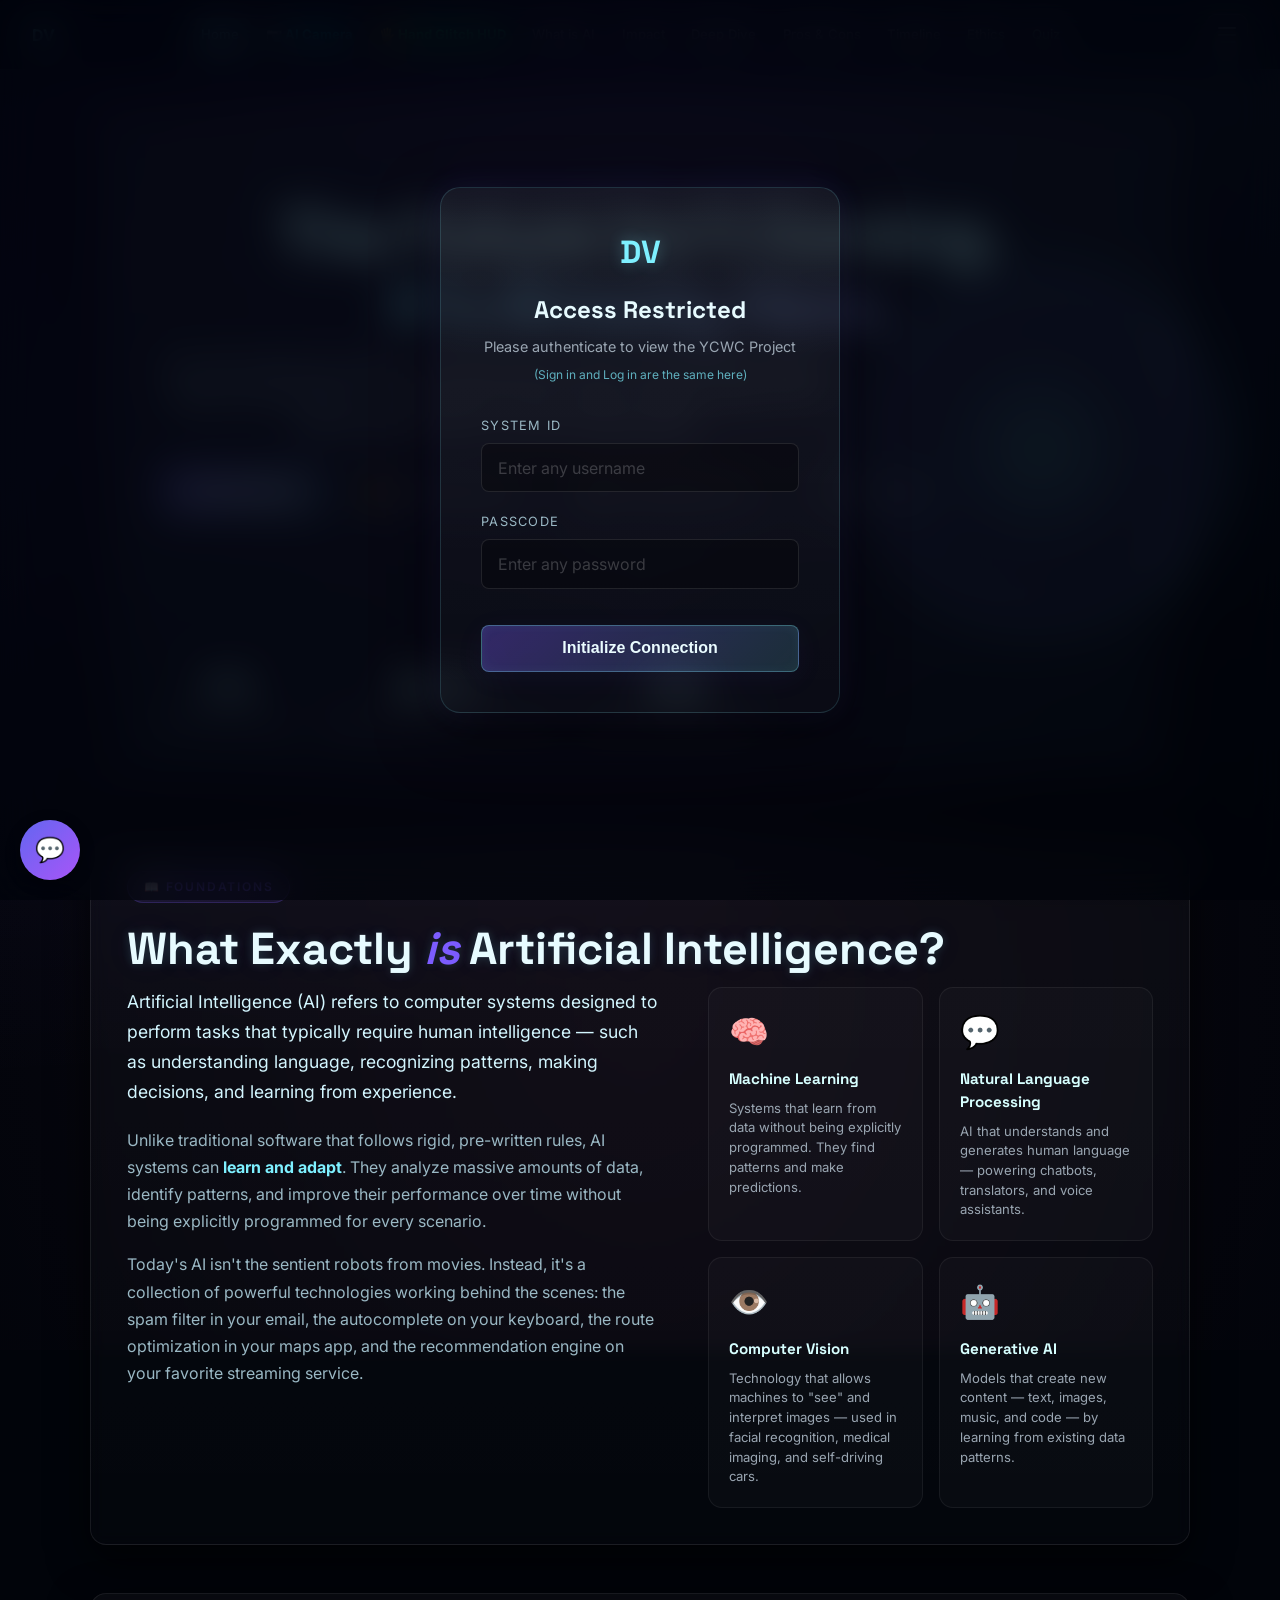
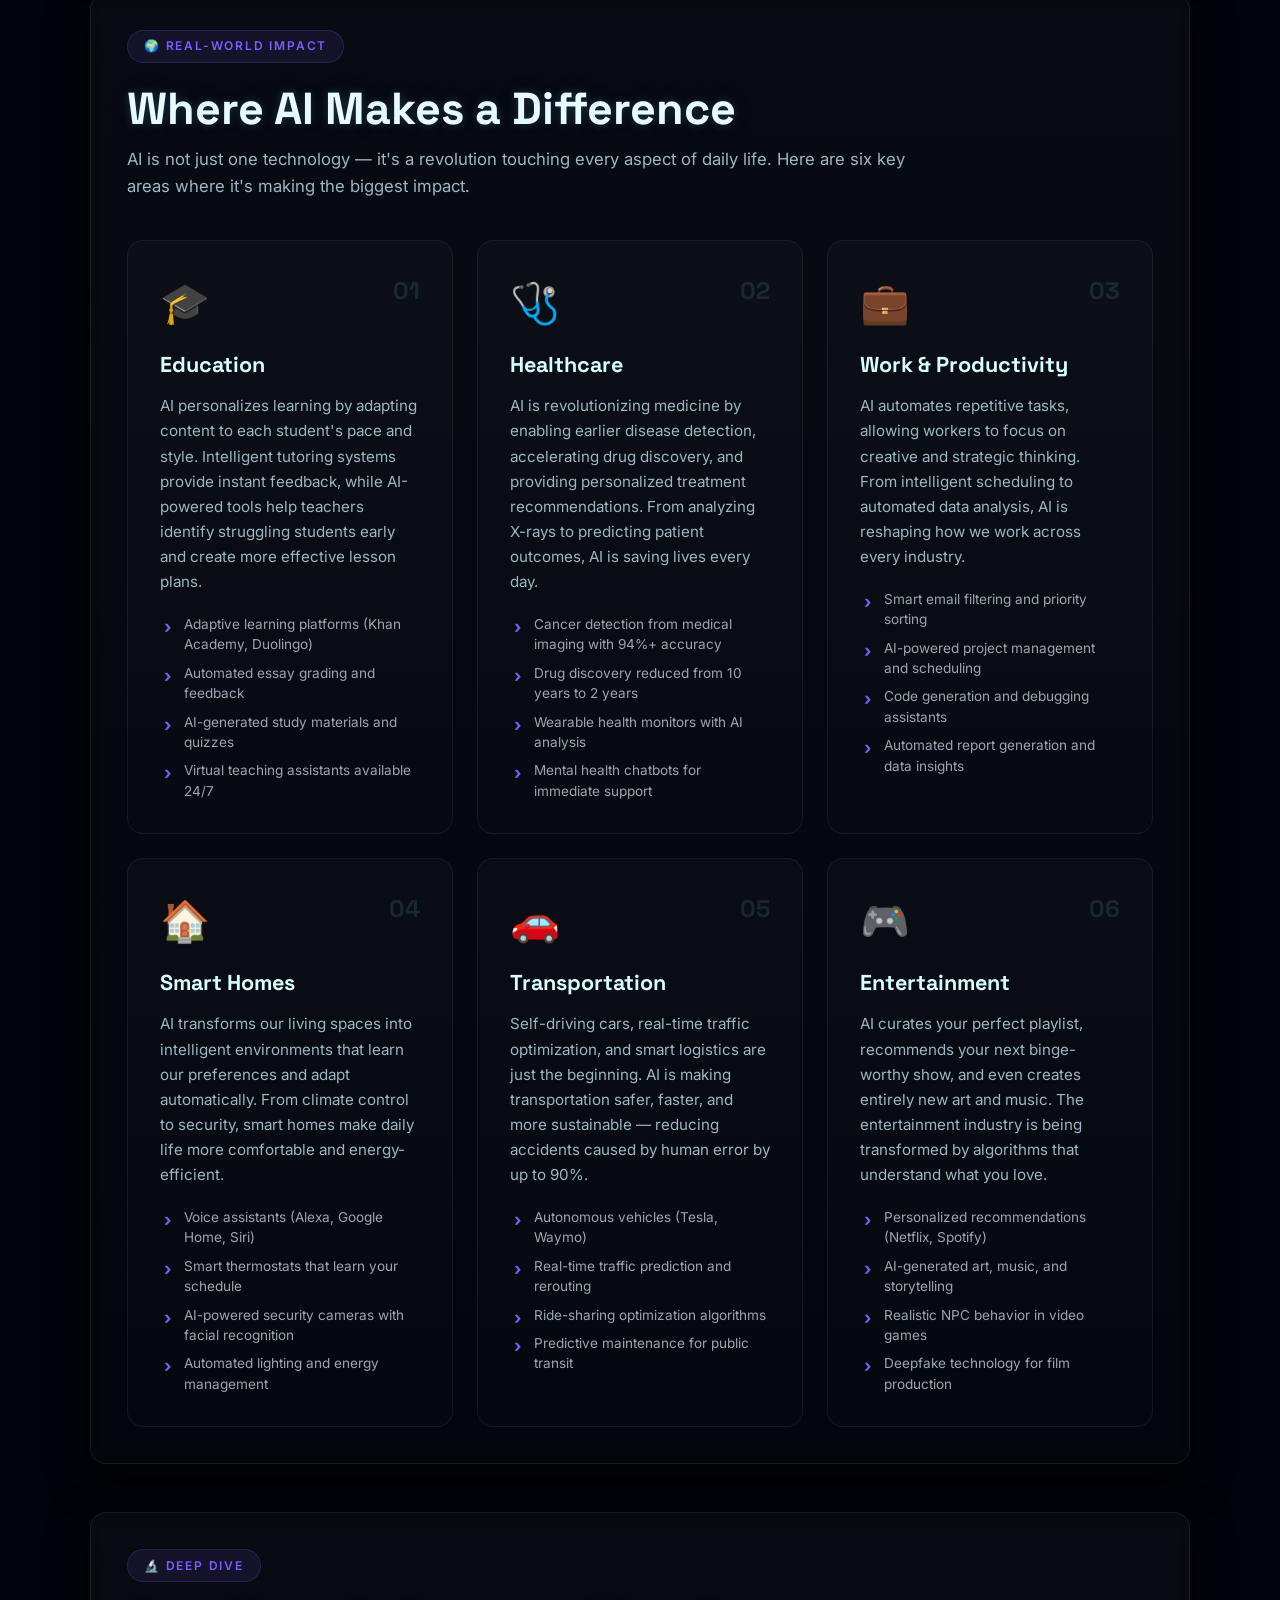
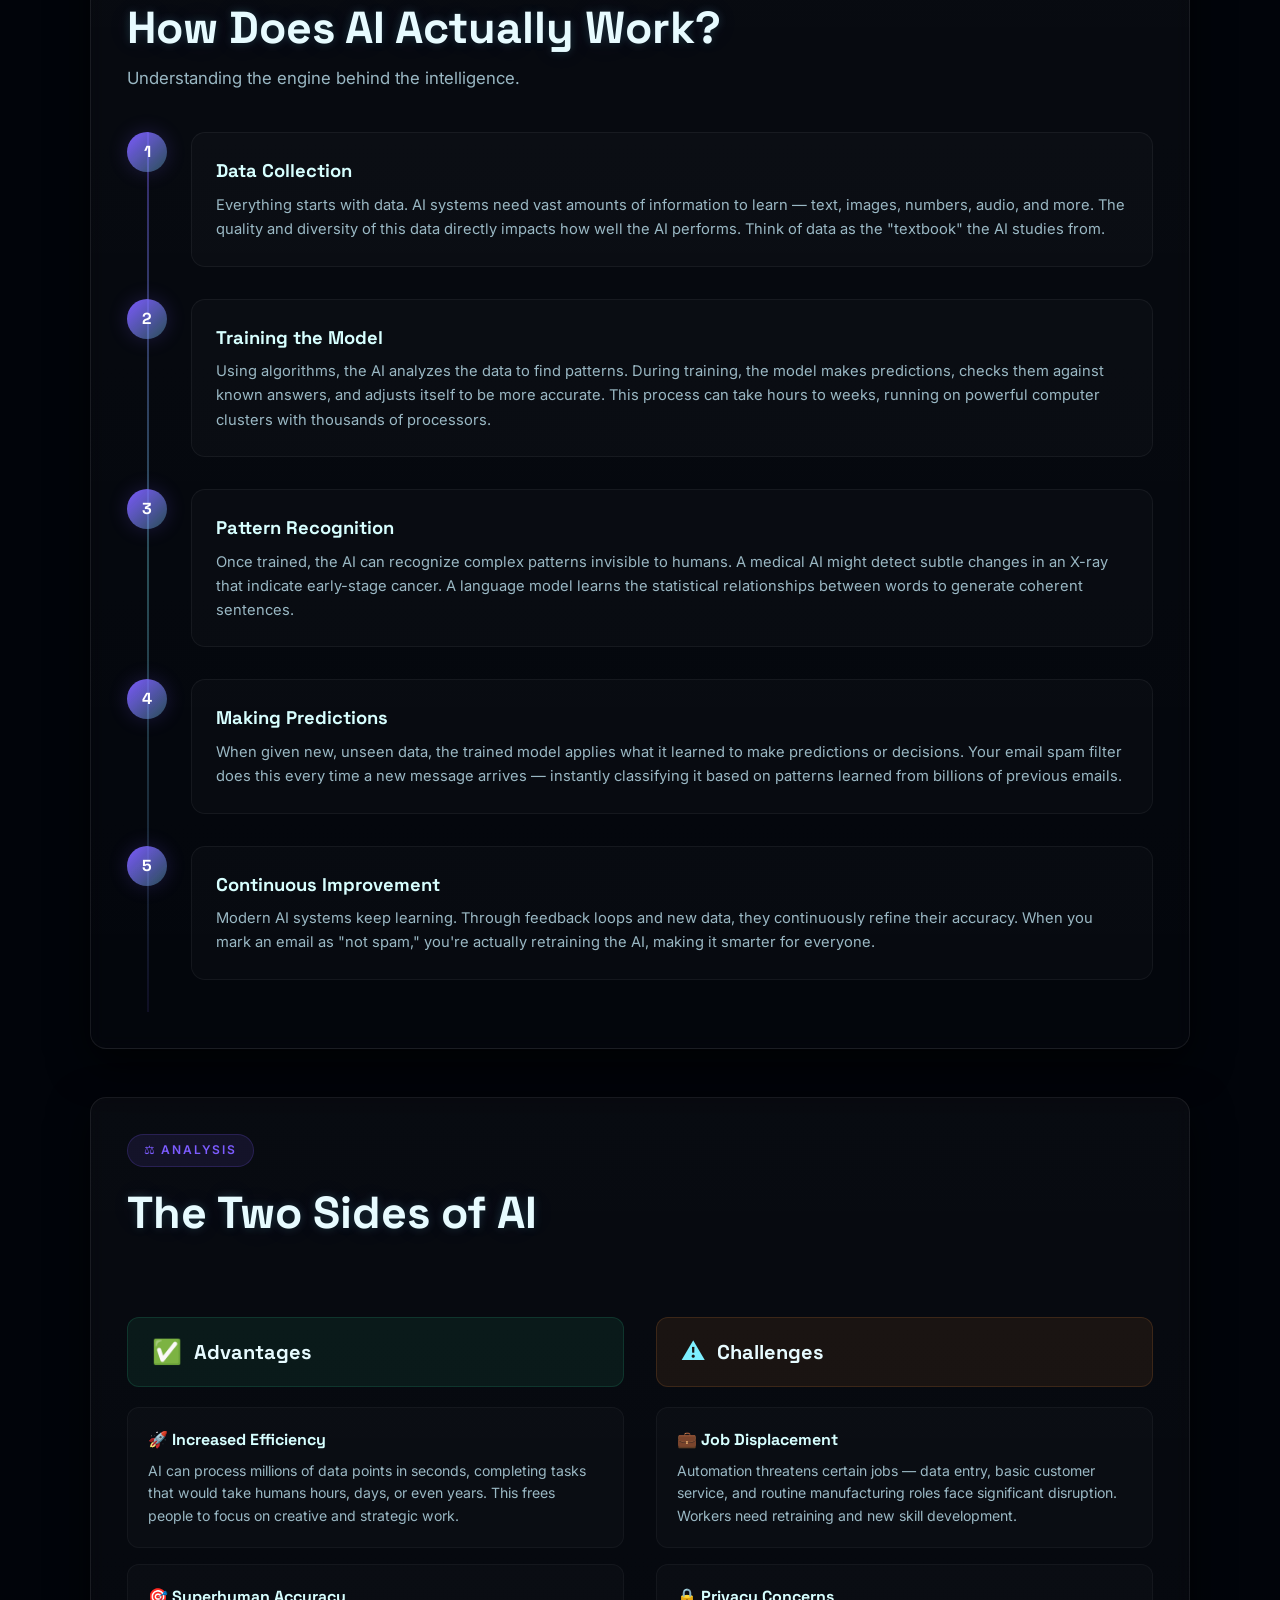
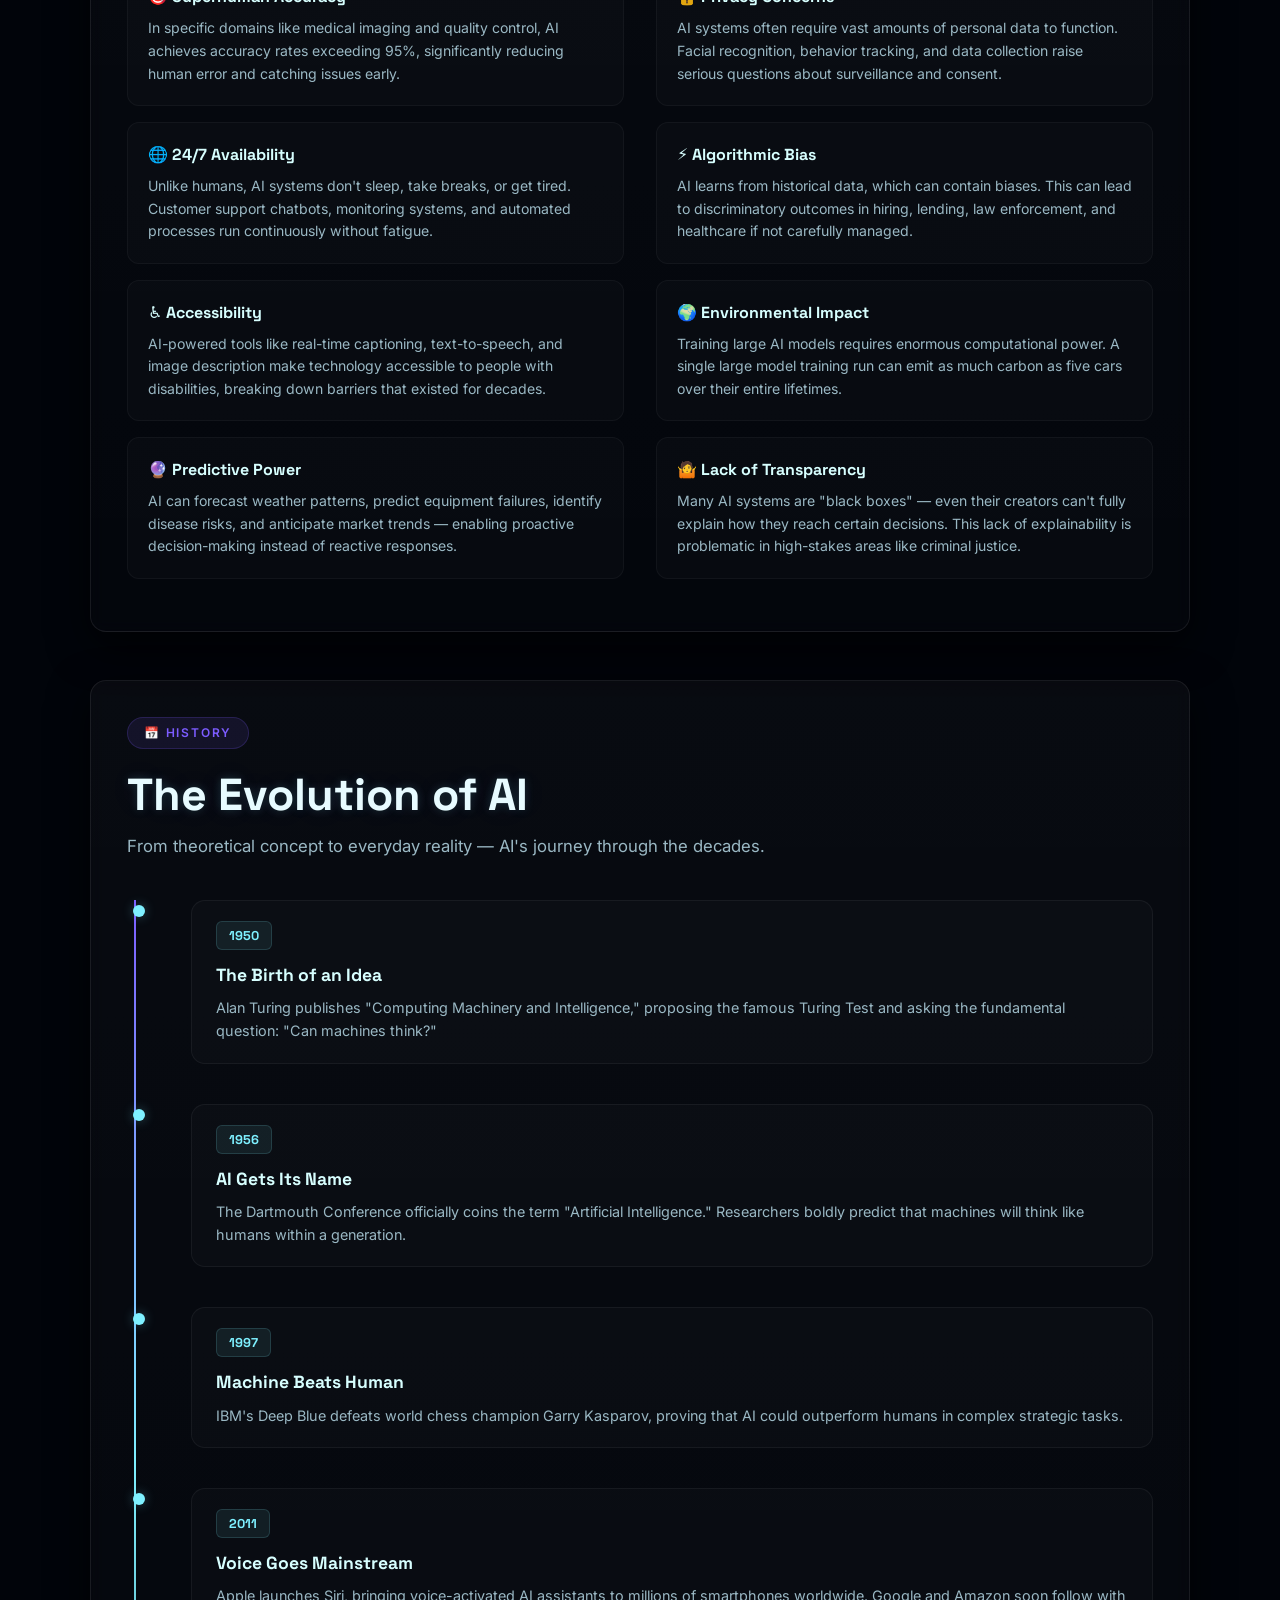
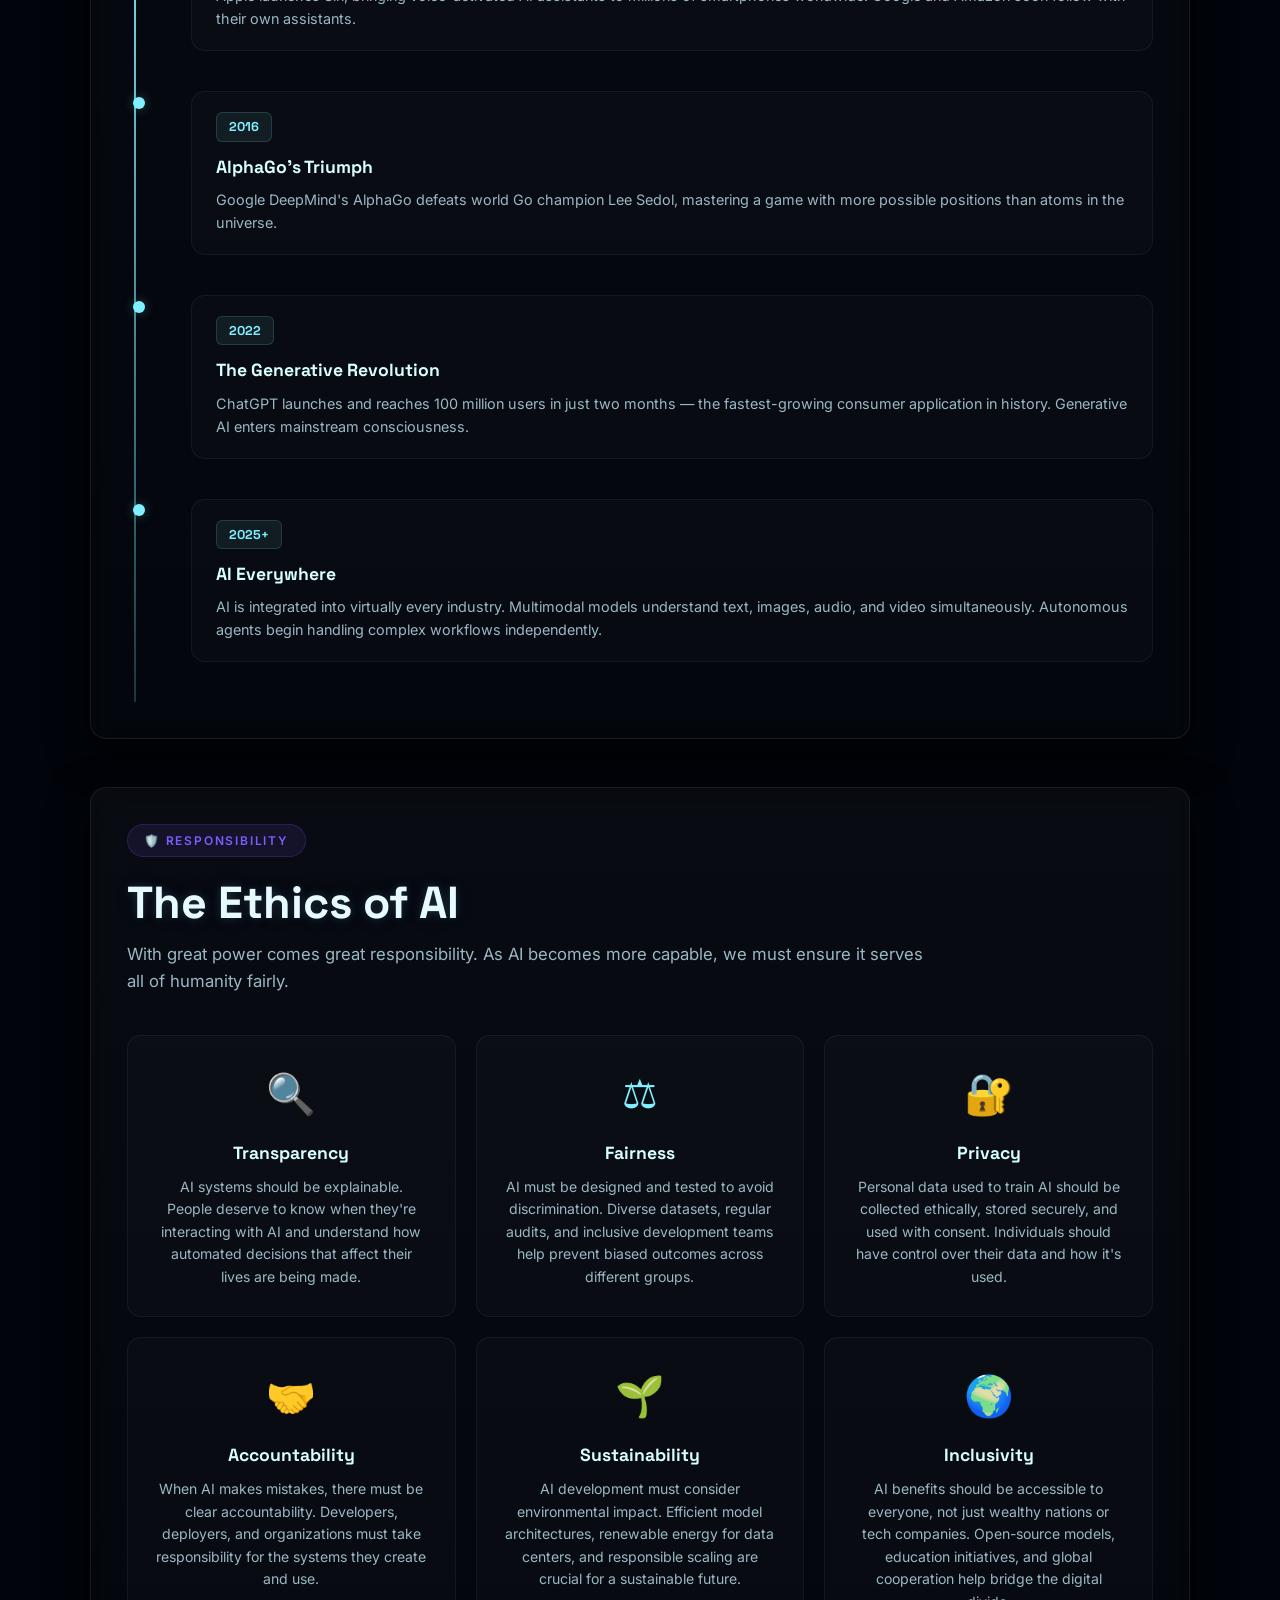
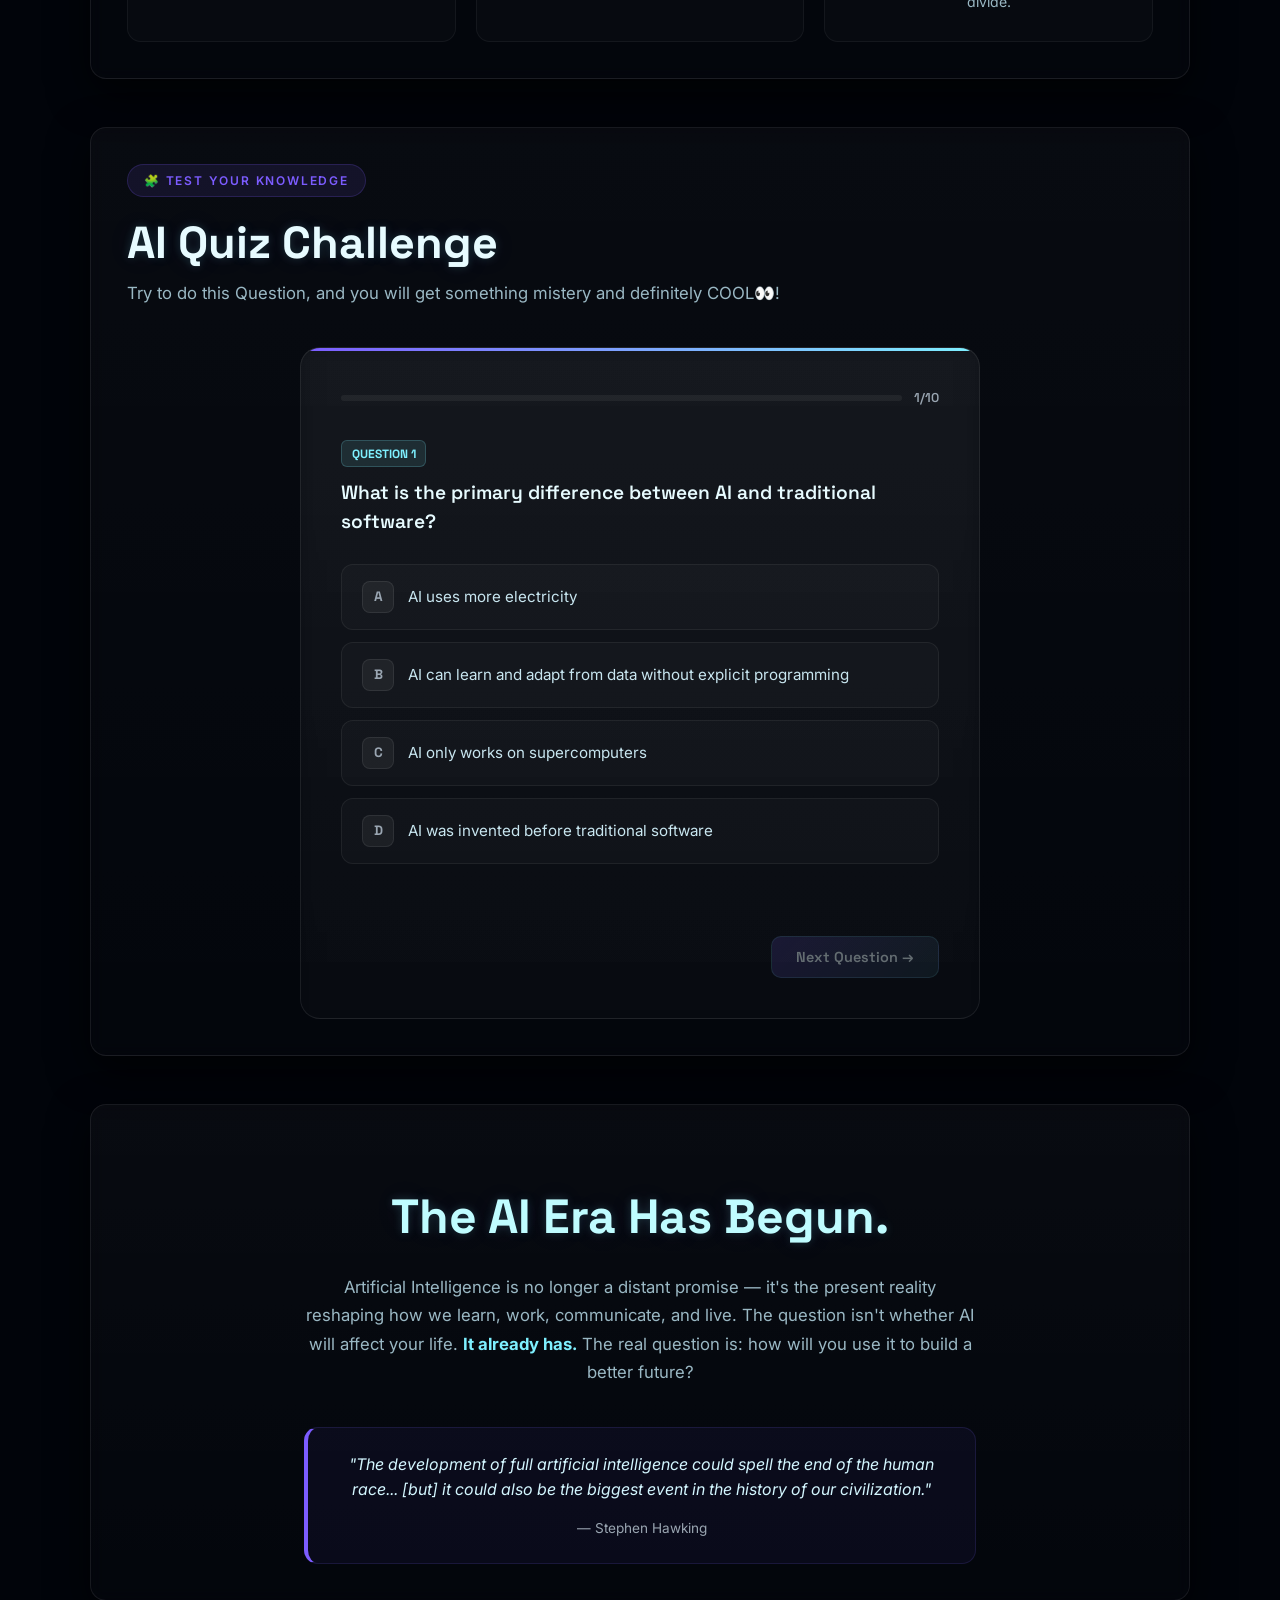
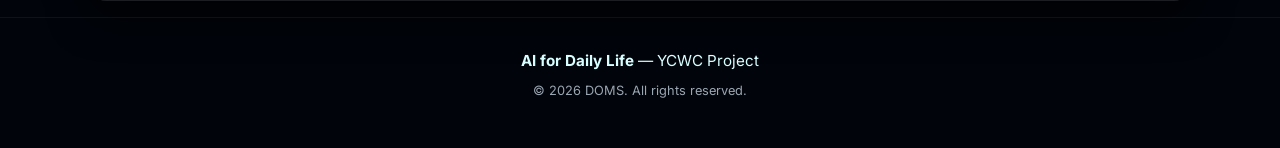
==== index.html @ fad76c3e "Add files via upload" ====
<!DOCTYPE html>
<html lang="en" data-theme="dark">

<head>
  <meta charset="UTF-8">
  <meta name="viewport" content="width=device-width, initial-scale=1.0">
  <title>AI for Daily Life — YCWC</title>
  <meta name="description"
    content="Explore how Artificial Intelligence is transforming everyday life — from education and healthcare to smart homes and entertainment.">
  <link rel="preconnect" href="https://fonts.googleapis.com">
  <link rel="preconnect" href="https://fonts.gstatic.com" crossorigin>
  <link
    href="https://fonts.googleapis.com/css2?family=Inter:wght@400;500;600;700;800;900&family=Space+Grotesk:wght@400;500;600;700&display=swap"
    rel="stylesheet">
  <link rel="stylesheet" href="futuristic.css">
  <link rel="stylesheet" href="intro.css">
  <link rel="stylesheet" href="materi.css">
  <link rel="stylesheet" href="sidebar.css">
  <link rel="stylesheet" href="content.css">
  <link rel="stylesheet" href="chatbot.css">
</head>

<body class="locked">
  <canvas id="bg-canvas" aria-hidden="true"></canvas>
  <div class="hologram-container" aria-hidden="true">
    <div class="hologram"></div>
  </div>

  <!-- ═══════ FUTURISTIC INTRO SCREEN ═══════ -->
  <div id="intro-screen">
    <canvas id="intro-canvas"></canvas>
    <div class="intro-content">
      <div class="intro-glitch-wrapper">
        <div class="intro-logo-ring">
          <svg viewBox="0 0 200 200" class="intro-ring-svg">
            <circle cx="100" cy="100" r="80" fill="none" stroke="url(#ringGrad)" stroke-width="1.5"
              stroke-dasharray="6 4" />
            <circle cx="100" cy="100" r="60" fill="none" stroke="rgba(0,240,255,0.3)" stroke-width="0.5" />
            <defs>
              <linearGradient id="ringGrad" x1="0%" y1="0%" x2="100%" y2="100%">
                <stop offset="0%" style="stop-color:#00f0ff" />
                <stop offset="100%" style="stop-color:#a000ff" />
              </linearGradient>
            </defs>
          </svg>
          <div class="intro-logo-letters">DV</div>
        </div>
      </div>
      <div class="intro-text-block">
        <div class="intro-label">SYSTEM INITIALIZING</div>
        <h1 class="intro-title" id="intro-title"></h1>
        <div class="intro-subtitle" id="intro-subtitle">AI FOR DAILY LIFE — YCWC PROJECT</div>
      </div>
      <div class="intro-progress-wrap">
        <div class="intro-progress-bar">
          <div class="intro-progress-fill" id="intro-progress-fill"></div>
        </div>
        <div class="intro-progress-label" id="intro-progress-label">0%</div>
      </div>
      <div class="intro-scanline"></div>
    </div>
  </div>

  <!-- ═══════ LOGIN GATE ═══════ -->

  <div id="login-overlay">
    <div class="login-card">
      <div class="login-header">
        <div class="login-logo">DV</div>
        <h2>Access Restricted</h2>
        <p>Please authenticate to view the YCWC Project</p>
        <p style="font-size: 0.75rem; margin-top: 0.5rem; opacity: 0.7; color: var(--neon);">(Sign in and Log in are the
          same here)</p>
      </div>
      <form id="login-form">
        <div class="input-group">
          <label for="username">System ID</label>
          <input type="text" id="username" placeholder="Enter any username" required autocomplete="off">
        </div>
        <div class="input-group">
          <label for="password">Passcode</label>
          <input type="password" id="password" placeholder="Enter any password" required>
        </div>
        <button type="submit" class="btn btn-primary login-btn">Initialize Connection</button>
      </form>
    </div>
  </div>

  <header class="header">
    <div style="display:flex;align-items:center;gap:0.65rem;" id="header-brand-area">
      <a class="brand" href="#" aria-label="YCWC home"><strong>DV</strong></a>
    </div>
    <nav class="header-nav" id="header-nav">
      <a href="#hero" class="nav-link active">Home</a>
      <a href="camera.html" class="nav-link" style="color: #00f0ff; font-weight: 700;">📷 AI Camera</a>
      <a href="cyber_hand.html" class="nav-link" style="color: #00ff88; font-weight: 700;">🖐️ Hand Glitch HUD</a>
      <a href="#what-is-ai" class="nav-link">What is AI</a>
      <a href="#impact-areas" class="nav-link">Impact</a>
      <a href="#deep-dive" class="nav-link">Deep Dive</a>
      <a href="#pros-cons" class="nav-link">Pros & Cons</a>
      <a href="#timeline" class="nav-link">Timeline</a>
      <a href="#ethics" class="nav-link">Ethics</a>
      <a href="#quiz" class="nav-link">Quiz</a>
      <a href="#library" class="nav-link admin-only" style="display: none; color: #f472b6;">Library</a>
    </nav>
    <button class="sidebar-toggle" onclick="showSidebar()" aria-label="Open menu">
      <span class="hamburger-line"></span>
      <span class="hamburger-line"></span>
      <span class="hamburger-line"></span>
    </button>
  </header>

  <!-- ═══════ IMPROVED SIDEBAR ═══════ -->
  <div id="sidebar">
    <div class="sidebar-header">
      <div class="sidebar-brand">
        <span class="sidebar-brand-icon">✦</span>
        <span class="sidebar-brand-text">DOMS</span>
      </div>
      <button class="sidebar-close" onclick="hideSidebar()" aria-label="Close menu">
        <svg width="20" height="20" viewBox="0 0 24 24" fill="none" stroke="currentColor" stroke-width="2.5"
          stroke-linecap="round">
          <line x1="18" y1="6" x2="6" y2="18"></line>
          <line x1="6" y1="6" x2="18" y2="18"></line>
        </svg>
      </button>
    </div>

    <nav class="sidebar-nav">
      <span class="sidebar-label">Navigation</span>
      <a href="index.html" class="sidebar-link active">
        <span class="sidebar-link-icon">🏠</span>
        <span>Home</span>
      </a>
      <a href="camera.html" class="sidebar-link" style="color: #00f0ff;">
        <span class="sidebar-link-icon">📷</span>
        <span>AI Camera Platform</span>
      </a>
      <a href="cyber_hand.html" class="sidebar-link" style="color: #00ff88;">
        <span class="sidebar-link-icon">🖐️</span>
        <span>Hand Glitch HUD</span>
      </a>
      <a href="aboutme.html" class="sidebar-link">
        <span class="sidebar-link-icon">👤</span>
        <span>About Me</span>
      </a>
    </nav>

    <div class="sidebar-nav">
      <span class="sidebar-label">Sections</span>
      <a href="#what-is-ai" class="sidebar-link" onclick="hideSidebar()">
        <span class="sidebar-link-icon">📖</span>
        <span>What is AI</span>
      </a>
      <a href="#impact-areas" class="sidebar-link" onclick="hideSidebar()">
        <span class="sidebar-link-icon">🌍</span>
        <span>Impact Areas</span>
      </a>
      <a href="#deep-dive" class="sidebar-link" onclick="hideSidebar()">
        <span class="sidebar-link-icon">🔬</span>
        <span>How AI Works</span>
      </a>
      <a href="#pros-cons" class="sidebar-link" onclick="hideSidebar()">
        <span class="sidebar-link-icon">⚖️</span>
        <span>Pros & Cons</span>
      </a>
      <a href="#timeline" class="sidebar-link" onclick="hideSidebar()">
        <span class="sidebar-link-icon">📅</span>
        <span>Timeline</span>
      </a>
      <a href="#ethics" class="sidebar-link" onclick="hideSidebar()">
        <span class="sidebar-link-icon">🛡️</span>
        <span>Ethics</span>
      </a>
      <a href="#quiz" class="sidebar-link" onclick="hideSidebar()">
        <span class="sidebar-link-icon">🧩</span>
        <span>Quiz</span>
      </a>
      <a href="#library" class="sidebar-link admin-only" onclick="hideSidebar()" style="display: none; color: #f472b6;">
        <span class="sidebar-link-icon">📁</span>
        <span>Library</span>
      </a>
    </div>

    <div class="sidebar-footer">
      <div class="sidebar-footer-card">
        <p class="sidebar-footer-text">Built with by Vincent</p>
        <p class="sidebar-footer-copy">&copy; 2026 DOMS</p>
      </div>
    </div>
  </div>

  <!-- penutup -->
  <div id="penutup" class="hide"></div>

  <main>

    <!-- ═══════════ HERO SECTION ═══════════ -->
    <section id="hero" class="container hero-container">
      <div class="hero card animate" aria-labelledby="hero-title">
        <p class="eyebrow-label">ARTIFICIAL INTELLIGENCE × EVERYDAY LIFE</p>
        <h1 id="hero-title" class="glow hero-headline">
          The Future Isn't Coming.<br>
          <span class="gradient-text">It's Already Here.</span>
        </h1>
        <p class="hero-copy">
          From the moment you unlock your phone with your face to when a smart speaker reads you the weather — AI is
          woven into every corner of modern living. It's not science fiction anymore. It's your morning routine.
        </p>
        <div class="hero-actions">
          <a class="btn btn-primary" href="#what-is-ai">Start Exploring</a>
          <a class="btn btn-ghost" href="cyber_hand.html" style="border-color: rgba(0, 255, 136, 0.5); color: #00ff88;">🖐️
            Hand Glitch HUD</a>
          <a class="btn btn-ghost" href="camera.html" style="border-color: rgba(0, 240, 255, 0.4); color: #00f0ff;">📷
            AI CyberSelfie Cam</a>
          <a class="btn btn-ghost" href="#impact-areas">See AI in Action</a>
        </div>
        <div class="scroll-indicator">
          <span>Scroll to explore</span>
          <div class="scroll-indicator-arrow"></div>
        </div>
        <div class="hero-stats-row">
          <div class="hero-stat">
            <span class="hero-stat-number" data-count="77">77%</span>
            <span class="hero-stat-label">of devices use AI</span>
          </div>
          <div class="hero-stat">
            <span class="hero-stat-number" data-count="15.7">$15.7T</span>
            <span class="hero-stat-label">projected GDP boost by 2030</span>
          </div>
          <div class="hero-stat">
            <span class="hero-stat-number" data-count="97">97M</span>
            <span class="hero-stat-label">new jobs created by AI</span>
          </div>
        </div>
      </div>
    </section>

    <!-- ═══════════ WHAT IS AI ═══════════ -->
    <section id="what-is-ai" class="container content-section">
      <div class="section-badge">📖 FOUNDATIONS</div>
      <h2 class="section-title glow">What Exactly <em>is</em> Artificial Intelligence?</h2>
      <div class="two-column">
        <div class="col-text">
          <p class="lead-text">
            Artificial Intelligence (AI) refers to computer systems designed to perform tasks that typically require
            human intelligence — such as understanding language, recognizing patterns, making decisions, and learning
            from experience.
          </p>
          <p>
            Unlike traditional software that follows rigid, pre-written rules, AI systems can <strong>learn and
              adapt</strong>. They analyze massive amounts of data, identify patterns, and improve their performance
            over time without being explicitly programmed for every scenario.
          </p>
          <p>
            Today's AI isn't the sentient robots from movies. Instead, it's a collection of powerful technologies
            working behind the scenes: the spam filter in your email, the autocomplete on your keyboard, the route
            optimization in your maps app, and the recommendation engine on your favorite streaming service.
          </p>
        </div>
        <div class="col-visual">
          <div class="ai-types-grid">
            <div class="ai-type-card">
              <div class="ai-type-icon">🧠</div>
              <h4>Machine Learning</h4>
              <p>Systems that learn from data without being explicitly programmed. They find patterns and make
                predictions.</p>
            </div>
            <div class="ai-type-card">
              <div class="ai-type-icon">💬</div>
              <h4>Natural Language Processing</h4>
              <p>AI that understands and generates human language — powering chatbots, translators, and voice
                assistants.</p>
            </div>
            <div class="ai-type-card">
              <div class="ai-type-icon">👁️</div>
              <h4>Computer Vision</h4>
              <p>Technology that allows machines to "see" and interpret images — used in facial recognition, medical
                imaging, and self-driving cars.</p>
            </div>
            <div class="ai-type-card">
              <div class="ai-type-icon">🤖</div>
              <h4>Generative AI</h4>
              <p>Models that create new content — text, images, music, and code — by learning from existing data
                patterns.</p>
            </div>
          </div>
        </div>
      </div>
    </section>

    <!-- ═══════════ IMPACT AREAS ═══════════ -->
    <section id="impact-areas" class="container content-section">
      <div class="section-badge">🌍 REAL-WORLD IMPACT</div>
      <h2 class="section-title glow">Where AI Makes a Difference</h2>
      <p class="section-subtitle">AI is not just one technology — it's a revolution touching every aspect of daily life.
        Here are six key areas where it's making the biggest impact.</p>

      <div class="impact-grid">

        <div class="impact-card" id="impact-education">
          <div class="impact-card-header">
            <span class="impact-icon">🎓</span>
            <span class="impact-number">01</span>
          </div>
          <h3>Education</h3>
          <p>AI personalizes learning by adapting content to each student's pace and style. Intelligent tutoring systems
            provide instant feedback, while AI-powered tools help teachers identify struggling students early and create
            more effective lesson plans.</p>
          <ul class="impact-examples">
            <li>Adaptive learning platforms (Khan Academy, Duolingo)</li>
            <li>Automated essay grading and feedback</li>
            <li>AI-generated study materials and quizzes</li>
            <li>Virtual teaching assistants available 24/7</li>
          </ul>
        </div>

        <div class="impact-card" id="impact-healthcare">
          <div class="impact-card-header">
            <span class="impact-icon">🩺</span>
            <span class="impact-number">02</span>
          </div>
          <h3>Healthcare</h3>
          <p>AI is revolutionizing medicine by enabling earlier disease detection, accelerating drug discovery, and
            providing personalized treatment recommendations. From analyzing X-rays to predicting patient outcomes, AI
            is saving lives every day.</p>
          <ul class="impact-examples">
            <li>Cancer detection from medical imaging with 94%+ accuracy</li>
            <li>Drug discovery reduced from 10 years to 2 years</li>
            <li>Wearable health monitors with AI analysis</li>
            <li>Mental health chatbots for immediate support</li>
          </ul>
        </div>

        <div class="impact-card" id="impact-work">
          <div class="impact-card-header">
            <span class="impact-icon">💼</span>
            <span class="impact-number">03</span>
          </div>
          <h3>Work & Productivity</h3>
          <p>AI automates repetitive tasks, allowing workers to focus on creative and strategic thinking. From
            intelligent scheduling to automated data analysis, AI is reshaping how we work across every industry.</p>
          <ul class="impact-examples">
            <li>Smart email filtering and priority sorting</li>
            <li>AI-powered project management and scheduling</li>
            <li>Code generation and debugging assistants</li>
            <li>Automated report generation and data insights</li>
          </ul>
        </div>

        <div class="impact-card" id="impact-home">
          <div class="impact-card-header">
            <span class="impact-icon">🏠</span>
            <span class="impact-number">04</span>
          </div>
          <h3>Smart Homes</h3>
          <p>AI transforms our living spaces into intelligent environments that learn our preferences and adapt
            automatically. From climate control to security, smart homes make daily life more comfortable and
            energy-efficient.</p>
          <ul class="impact-examples">
            <li>Voice assistants (Alexa, Google Home, Siri)</li>
            <li>Smart thermostats that learn your schedule</li>
            <li>AI-powered security cameras with facial recognition</li>
            <li>Automated lighting and energy management</li>
          </ul>
        </div>

        <div class="impact-card" id="impact-transport">
          <div class="impact-card-header">
            <span class="impact-icon">🚗</span>
            <span class="impact-number">05</span>
          </div>
          <h3>Transportation</h3>
          <p>Self-driving cars, real-time traffic optimization, and smart logistics are just the beginning. AI is making
            transportation safer, faster, and more sustainable — reducing accidents caused by human error by up to 90%.
          </p>
          <ul class="impact-examples">
            <li>Autonomous vehicles (Tesla, Waymo)</li>
            <li>Real-time traffic prediction and rerouting</li>
            <li>Ride-sharing optimization algorithms</li>
            <li>Predictive maintenance for public transit</li>
          </ul>
        </div>

        <div class="impact-card" id="impact-entertainment">
          <div class="impact-card-header">
            <span class="impact-icon">🎮</span>
            <span class="impact-number">06</span>
          </div>
          <h3>Entertainment</h3>
          <p>AI curates your perfect playlist, recommends your next binge-worthy show, and even creates entirely new art
            and music. The entertainment industry is being transformed by algorithms that understand what you love.</p>
          <ul class="impact-examples">
            <li>Personalized recommendations (Netflix, Spotify)</li>
            <li>AI-generated art, music, and storytelling</li>
            <li>Realistic NPC behavior in video games</li>
            <li>Deepfake technology for film production</li>
          </ul>
        </div>

      </div>
    </section>

    <!-- ═══════════ DEEP DIVE: HOW AI WORKS ═══════════ -->
    <section id="deep-dive" class="container content-section">
      <div class="section-badge">🔬 DEEP DIVE</div>
      <h2 class="section-title glow">How Does AI Actually Work?</h2>
      <p class="section-subtitle">Understanding the engine behind the intelligence.</p>

      <div class="process-steps">
        <div class="process-step">
          <div class="step-number">1</div>
          <div class="step-content">
            <h3>Data Collection</h3>
            <p>Everything starts with data. AI systems need vast amounts of information to learn — text, images,
              numbers, audio, and more. The quality and diversity of this data directly impacts how well the AI
              performs. Think of data as the "textbook" the AI studies from.</p>
          </div>
        </div>

        <div class="process-step">
          <div class="step-number">2</div>
          <div class="step-content">
            <h3>Training the Model</h3>
            <p>Using algorithms, the AI analyzes the data to find patterns. During training, the model makes
              predictions, checks them against known answers, and adjusts itself to be more accurate. This process can
              take hours to weeks, running on powerful computer clusters with thousands of processors.</p>
          </div>
        </div>

        <div class="process-step">
          <div class="step-number">3</div>
          <div class="step-content">
            <h3>Pattern Recognition</h3>
            <p>Once trained, the AI can recognize complex patterns invisible to humans. A medical AI might detect subtle
              changes in an X-ray that indicate early-stage cancer. A language model learns the statistical
              relationships between words to generate coherent sentences.</p>
          </div>
        </div>

        <div class="process-step">
          <div class="step-number">4</div>
          <div class="step-content">
            <h3>Making Predictions</h3>
            <p>When given new, unseen data, the trained model applies what it learned to make predictions or decisions.
              Your email spam filter does this every time a new message arrives — instantly classifying it based on
              patterns learned from billions of previous emails.</p>
          </div>
        </div>

        <div class="process-step">
          <div class="step-number">5</div>
          <div class="step-content">
            <h3>Continuous Improvement</h3>
            <p>Modern AI systems keep learning. Through feedback loops and new data, they continuously refine their
              accuracy. When you mark an email as "not spam," you're actually retraining the AI, making it smarter for
              everyone.</p>
          </div>
        </div>
      </div>
    </section>

    <!-- ═══════════ PROS & CONS ═══════════ -->
    <section id="pros-cons" class="container content-section">
      <div class="section-badge">⚖️ ANALYSIS</div>
      <h2 class="section-title glow">The Two Sides of AI</h2>
      <p class="section-subtitle">Like any powerful technology, AI brings both tremendous benefits and significant
        challenges.</p>

      <div class="pros-cons-grid">
        <div class="pros-column">
          <div class="column-header pros-header">
            <span class="column-icon">✅</span>
            <h3>Advantages</h3>
          </div>
          <div class="pros-cons-item">
            <h4>🚀 Increased Efficiency</h4>
            <p>AI can process millions of data points in seconds, completing tasks that would take humans hours, days,
              or even years. This frees people to focus on creative and strategic work.</p>
          </div>
          <div class="pros-cons-item">
            <h4>🎯 Superhuman Accuracy</h4>
            <p>In specific domains like medical imaging and quality control, AI achieves accuracy rates exceeding 95%,
              significantly reducing human error and catching issues early.</p>
          </div>
          <div class="pros-cons-item">
            <h4>🌐 24/7 Availability</h4>
            <p>Unlike humans, AI systems don't sleep, take breaks, or get tired. Customer support chatbots, monitoring
              systems, and automated processes run continuously without fatigue.</p>
          </div>
          <div class="pros-cons-item">
            <h4>♿ Accessibility</h4>
            <p>AI-powered tools like real-time captioning, text-to-speech, and image description make technology
              accessible to people with disabilities, breaking down barriers that existed for decades.</p>
          </div>
          <div class="pros-cons-item">
            <h4>🔮 Predictive Power</h4>
            <p>AI can forecast weather patterns, predict equipment failures, identify disease risks, and anticipate
              market trends — enabling proactive decision-making instead of reactive responses.</p>
          </div>
        </div>

        <div class="cons-column">
          <div class="column-header cons-header">
            <span class="column-icon">⚠️</span>
            <h3>Challenges</h3>
          </div>
          <div class="pros-cons-item">
            <h4>💼 Job Displacement</h4>
            <p>Automation threatens certain jobs — data entry, basic customer service, and routine manufacturing roles
              face significant disruption. Workers need retraining and new skill development.</p>
          </div>
          <div class="pros-cons-item">
            <h4>🔒 Privacy Concerns</h4>
            <p>AI systems often require vast amounts of personal data to function. Facial recognition, behavior
              tracking, and data collection raise serious questions about surveillance and consent.</p>
          </div>
          <div class="pros-cons-item">
            <h4>⚡ Algorithmic Bias</h4>
            <p>AI learns from historical data, which can contain biases. This can lead to discriminatory outcomes in
              hiring, lending, law enforcement, and healthcare if not carefully managed.</p>
          </div>
          <div class="pros-cons-item">
            <h4>🌍 Environmental Impact</h4>
            <p>Training large AI models requires enormous computational power. A single large model training run can
              emit as much carbon as five cars over their entire lifetimes.</p>
          </div>
          <div class="pros-cons-item">
            <h4>🤷 Lack of Transparency</h4>
            <p>Many AI systems are "black boxes" — even their creators can't fully explain how they reach certain
              decisions. This lack of explainability is problematic in high-stakes areas like criminal justice.</p>
          </div>
        </div>
      </div>
    </section>

    <!-- ═══════════ TIMELINE ═══════════ -->
    <section id="timeline" class="container content-section">
      <div class="section-badge">📅 HISTORY</div>
      <h2 class="section-title glow">The Evolution of AI</h2>
      <p class="section-subtitle">From theoretical concept to everyday reality — AI's journey through the decades.</p>

      <div class="timeline">
        <div class="timeline-item">
          <div class="timeline-marker"></div>
          <div class="timeline-content">
            <span class="timeline-year">1950</span>
            <h4>The Birth of an Idea</h4>
            <p>Alan Turing publishes "Computing Machinery and Intelligence," proposing the famous Turing Test and asking
              the fundamental question: "Can machines think?"</p>
          </div>
        </div>
        <div class="timeline-item">
          <div class="timeline-marker"></div>
          <div class="timeline-content">
            <span class="timeline-year">1956</span>
            <h4>AI Gets Its Name</h4>
            <p>The Dartmouth Conference officially coins the term "Artificial Intelligence." Researchers boldly predict
              that machines will think like humans within a generation.</p>
          </div>
        </div>
        <div class="timeline-item">
          <div class="timeline-marker"></div>
          <div class="timeline-content">
            <span class="timeline-year">1997</span>
            <h4>Machine Beats Human</h4>
            <p>IBM's Deep Blue defeats world chess champion Garry Kasparov, proving that AI could outperform humans in
              complex strategic tasks.</p>
          </div>
        </div>
        <div class="timeline-item">
          <div class="timeline-marker"></div>
          <div class="timeline-content">
            <span class="timeline-year">2011</span>
            <h4>Voice Goes Mainstream</h4>
            <p>Apple launches Siri, bringing voice-activated AI assistants to millions of smartphones worldwide. Google
              and Amazon soon follow with their own assistants.</p>
          </div>
        </div>
        <div class="timeline-item">
          <div class="timeline-marker"></div>
          <div class="timeline-content">
            <span class="timeline-year">2016</span>
            <h4>AlphaGo's Triumph</h4>
            <p>Google DeepMind's AlphaGo defeats world Go champion Lee Sedol, mastering a game with more possible
              positions than atoms in the universe.</p>
          </div>
        </div>
        <div class="timeline-item">
          <div class="timeline-marker"></div>
          <div class="timeline-content">
            <span class="timeline-year">2022</span>
            <h4>The Generative Revolution</h4>
            <p>ChatGPT launches and reaches 100 million users in just two months — the fastest-growing consumer
              application in history. Generative AI enters mainstream consciousness.</p>
          </div>
        </div>
        <div class="timeline-item">
          <div class="timeline-marker"></div>
          <div class="timeline-content">
            <span class="timeline-year">2025+</span>
            <h4>AI Everywhere</h4>
            <p>AI is integrated into virtually every industry. Multimodal models understand text, images, audio, and
              video simultaneously. Autonomous agents begin handling complex workflows independently.</p>
          </div>
        </div>
      </div>
    </section>

    <!-- ═══════════ ETHICS ═══════════ -->
    <section id="ethics" class="container content-section">
      <div class="section-badge">🛡️ RESPONSIBILITY</div>
      <h2 class="section-title glow">The Ethics of AI</h2>
      <p class="section-subtitle">With great power comes great responsibility. As AI becomes more capable, we must
        ensure it serves all of humanity fairly.</p>

      <div class="ethics-grid">
        <div class="ethics-card">
          <div class="ethics-icon">🔍</div>
          <h4>Transparency</h4>
          <p>AI systems should be explainable. People deserve to know when they're interacting with AI and understand
            how automated decisions that affect their lives are being made.</p>
        </div>
        <div class="ethics-card">
          <div class="ethics-icon">⚖️</div>
          <h4>Fairness</h4>
          <p>AI must be designed and tested to avoid discrimination. Diverse datasets, regular audits, and inclusive
            development teams help prevent biased outcomes across different groups.</p>
        </div>
        <div class="ethics-card">
          <div class="ethics-icon">🔐</div>
          <h4>Privacy</h4>
          <p>Personal data used to train AI should be collected ethically, stored securely, and used with consent.
            Individuals should have control over their data and how it's used.</p>
        </div>
        <div class="ethics-card">
          <div class="ethics-icon">🤝</div>
          <h4>Accountability</h4>
          <p>When AI makes mistakes, there must be clear accountability. Developers, deployers, and organizations must
            take responsibility for the systems they create and use.</p>
        </div>
        <div class="ethics-card">
          <div class="ethics-icon">🌱</div>
          <h4>Sustainability</h4>
          <p>AI development must consider environmental impact. Efficient model architectures, renewable energy for data
            centers, and responsible scaling are crucial for a sustainable future.</p>
        </div>
        <div class="ethics-card">
          <div class="ethics-icon">🌍</div>
          <h4>Inclusivity</h4>
          <p>AI benefits should be accessible to everyone, not just wealthy nations or tech companies. Open-source
            models, education initiatives, and global cooperation help bridge the digital divide.</p>
        </div>
      </div>
    </section>
    <!-- ═══════════ QUIZ SECTION ═══════════ -->
    <section id="quiz" class="container content-section">
      <div class="section-badge">🧩 TEST YOUR KNOWLEDGE</div>
      <h2 class="section-title glow">AI Quiz Challenge</h2>
      <p class="section-subtitle">Try to do this Question, and you will get something mistery and definitely COOL👀!</p>

      <div class="quiz-container">
        <div class="quiz-card" id="quiz-card">
          <!-- Quiz content injected by JS -->
        </div>
      </div>
    </section>

    <!-- ═══════════ SECRET LIBRARY SECTION ═══════════ -->
    <section id="library" class="container content-section admin-only" style="display: none;">
      <div class="section-badge"
        style="color: #f472b6; border-color: rgba(244, 114, 182, 0.3); background: rgba(244, 114, 182, 0.1);">📁
        CLASSIFIED LOGS</div>
      <h2 class="section-title glow" style="text-shadow: 0 0 10px rgba(244, 114, 182, 0.3);">System Library</h2>
      <p class="section-subtitle">Private access log records. Only visible to authorized administrators.</p>

      <div class="library-container card">
        <div class="library-header">
          <h3>Activity Logs</h3>
          <button id="clear-logs-btn" class="btn btn-ghost"
            style="color: #f87171; border-color: rgba(248, 113, 113, 0.2); padding: 0.4rem 0.8rem !important; font-size: 0.8rem;">Clear
            All Logs</button>
        </div>
        <div class="table-responsive">
          <table class="library-table">
            <thead>
              <tr>
                <th>Timestamp</th>
                <th>Action</th>
                <th>Details</th>
              </tr>
            </thead>
            <tbody id="library-logs-body">
              <!-- Logs injected by JS -->
            </tbody>
          </table>
        </div>
      </div>
    </section>

    <!-- ═══════════ CALL TO ACTION ═══════════ -->
    <section id="cta" class="container content-section cta-section">
      <div class="cta-inner">
        <h2 class="glow">The AI Era Has Begun.</h2>
        <p class="cta-text">
          Artificial Intelligence is no longer a distant promise — it's the present reality reshaping how we learn,
          work, communicate, and live. The question isn't whether AI will affect your life. <strong>It already
            has.</strong> The real question is: how will you use it to build a better future?
        </p>
        <div class="cta-quote">
          <blockquote>
            "The development of full artificial intelligence could spell the end of the human race... [but] it could
            also be the biggest event in the history of our civilization."
          </blockquote>
          <cite>— Stephen Hawking</cite>
        </div>
      </div>
    </section>

  </main>

  <footer class="site-footer">
    <div class="footer-content">
      <p class="footer-brand"><strong>AI for Daily Life</strong> — YCWC Project</p>
      <p>&copy; 2026 DOMS. All rights reserved.</p>
    </div>
  </footer>

  <button id="scrollToTopBtn" class="scroll-to-top" aria-label="Scroll to top">
    <svg width="24" height="24" viewBox="0 0 24 24" fill="none" stroke="currentColor" stroke-width="2.5"
      stroke-linecap="round" stroke-linejoin="round">
      <path d="M18 15l-6-6-6 6" />
    </svg>
  </button>

  <script src="futuristic-unlock.js"></script>
  <script src="intro.js"></script>
  <script src="particles.js" defer></script>
  <script src="sidebar.js"></script>
  <script src="content.js" defer></script>
  <script src="chatbot.js" defer></script>
</body>

</html>
---- futuristic.css ----
/* ═══════════════════════════════════════════════════════
   futuristic.css  —  Base Dark Theme + Futuristic Unlock
   ═══════════════════════════════════════════════════════ */

/* ── CSS Variables ── */
html[data-theme="dark"] {
  --bg: radial-gradient(circle at center top, #13092b 0%, #01040a 80%);
  --panel: rgba(255,255,255,0.03);
  --glass: rgba(255,255,255,0.04);
  --neon: #7ef0ff;
  --accent: #7c5cff;
  --muted: #9aa6b2;
  --border: rgba(255,255,255,0.08);
}

/* ── FUTURISTIC UNLOCKED THEME ── */
html[data-theme="futuristic"] {
  --bg: radial-gradient(ellipse at 20% 0%, #0a0118 0%, #030010 40%, #000208 100%);
  --panel: rgba(0,255,204,0.03);
  --glass: rgba(0,255,200,0.04);
  --neon: #00ffcc;
  --accent: #bf00ff;
  --muted: #7a9aaa;
  --border: rgba(0,255,204,0.1);
}

/* ── Reset ── */
*, *::before, *::after { box-sizing: border-box; }

html { scroll-behavior: smooth; height: 100%; }

body {
  margin: 0;
  min-height: 100vh;
  background-color: #01040a;
  background-image: var(--bg);
  background-size: 100% 100%;
  background-attachment: fixed;
  color: var(--neon);
  font-family: Inter, system-ui, -apple-system, "Segoe UI", Roboto, Arial, sans-serif;
  overflow-x: hidden;
  line-height: 1.5;
  transition: background-color 0.8s ease, color 0.5s ease;
}

/* ── Aurora glow ── */
body::before {
  content: '';
  position: fixed;
  top: -50%; left: -50%;
  width: 200%; height: 200%;
  background:
    radial-gradient(ellipse at 20% 50%, rgba(124,92,255,0.08) 0%, transparent 50%),
    radial-gradient(ellipse at 80% 20%, rgba(126,240,255,0.06) 0%, transparent 50%),
    radial-gradient(ellipse at 50% 80%, rgba(244,114,182,0.05) 0%, transparent 50%);
  animation: aurora 20s ease-in-out infinite alternate;
  z-index: 0;
  pointer-events: none;
  transition: background 1s ease;
}

html[data-theme="futuristic"] body::before {
  background:
    radial-gradient(ellipse at 10% 30%, rgba(191,0,255,0.12) 0%, transparent 50%),
    radial-gradient(ellipse at 90% 10%, rgba(0,255,204,0.09) 0%, transparent 50%),
    radial-gradient(ellipse at 60% 90%, rgba(0,100,255,0.08) 0%, transparent 50%),
    radial-gradient(ellipse at 40% 60%, rgba(255,0,100,0.06) 0%, transparent 50%);
}

@keyframes aurora {
  0%   { transform: translate(0,0) rotate(0deg); }
  33%  { transform: translate(2%,-3%) rotate(1deg); }
  66%  { transform: translate(-1%,2%) rotate(-0.5deg); }
  100% { transform: translate(3%,1%) rotate(1.5deg); }
}

/* ════════════════════════════════════════
   CYBER OVERLAY — injected by JS when futuristic unlocked
   ════════════════════════════════════════ */

#cyber-overlay {
  position: fixed;
  inset: 0;
  z-index: 1;
  pointer-events: none;
  overflow: hidden;
}

/* Scanline sweep */
.cyber-scanline {
  position: absolute;
  inset: 0;
  background: repeating-linear-gradient(
    180deg,
    transparent 0px,
    transparent 3px,
    rgba(0,255,204,0.022) 4px
  );
  animation: scanlineDrift 8s linear infinite;
}

@keyframes scanlineDrift {
  0%   { background-position-y: 0px; }
  100% { background-position-y: 80px; }
}

/* Cyber grid */
.cyber-grid {
  position: absolute;
  inset: 0;
  background-image:
    linear-gradient(rgba(0,255,204,0.04) 1px, transparent 1px),
    linear-gradient(90deg, rgba(0,255,204,0.04) 1px, transparent 1px);
  background-size: 60px 60px;
  animation: gridPulse 6s ease-in-out infinite;
  transform-origin: center center;
}

@keyframes gridPulse {
  0%,100% { opacity: 0.5; }
  50%      { opacity: 1; }
}

/* ════════════════════════════════════════
   BACKGROUND CANVAS
   ════════════════════════════════════════ */
#bg-canvas {
  position: fixed;
  inset: 0;
  z-index: 0;
  display: block;
  will-change: transform;
}

/* ════════════════════════════════════════
   HEADER
   ════════════════════════════════════════ */
.header {
  position: sticky;
  top: 0;
  z-index: 100;
  display: flex;
  justify-content: space-between;
  align-items: center;
  padding: 0.85rem 2rem;
  background: rgba(1,4,10,0.6);
  backdrop-filter: blur(16px) saturate(1.4);
  -webkit-backdrop-filter: blur(16px) saturate(1.4);
  border-bottom: 1px solid rgba(126,240,255,0.06);
  transition: background 300ms ease, box-shadow 300ms ease, border-color 500ms ease;
}

.header.scrolled {
  background: rgba(1,4,10,0.85);
  box-shadow: 0 4px 30px rgba(0,0,0,0.4), 0 0 40px rgba(124,92,255,0.04);
}

html[data-theme="futuristic"] .header {
  background: rgba(0,2,8,0.7);
  border-bottom-color: rgba(0,255,204,0.15);
  box-shadow: 0 0 40px rgba(0,255,204,0.05);
}

html[data-theme="futuristic"] .header.scrolled {
  background: rgba(0,2,8,0.92);
  box-shadow: 0 4px 30px rgba(0,0,0,0.5), 0 0 60px rgba(191,0,255,0.08);
}

.header-actions { display: flex; align-items: center; gap: 0.75rem; }

.brand { color: inherit; text-decoration: none; }

.header strong {
  color: var(--neon);
  text-shadow: 0 0 8px rgba(126,240,255,0.12);
  transition: color 0.5s ease, text-shadow 0.5s ease;
}

html[data-theme="futuristic"] .header strong {
  color: #00ffcc;
  text-shadow: 0 0 14px rgba(0,255,204,0.6), 0 0 40px rgba(0,255,204,0.25);
}

/* ── Reward header button ── */
#reward-header-btn {
  display: none; /* hidden until earned */
  align-items: center;
  gap: 0.35rem;
  padding: 0.38rem 0.75rem;
  font-size: 0.75rem;
  font-weight: 700;
  letter-spacing: 0.12em;
  text-transform: uppercase;
  color: #5a6a7a;
  background: rgba(255,255,255,0.04);
  border: 1px solid rgba(255,255,255,0.1);
  border-radius: 8px;
  cursor: pointer;
  transition: all 0.3s ease;
  position: relative;
  overflow: hidden;
}

#reward-header-btn.reward-btn-active {
  display: inline-flex;
  color: #ffd700;
  background: rgba(255,215,0,0.08);
  border-color: rgba(255,215,0,0.35);
  box-shadow: 0 0 16px rgba(255,215,0,0.15), inset 0 0 12px rgba(255,215,0,0.06);
  animation: rewardBtnPulse 2.5s ease-in-out infinite;
}

@keyframes rewardBtnPulse {
  0%,100% { box-shadow: 0 0 16px rgba(255,215,0,0.15), inset 0 0 12px rgba(255,215,0,0.06); }
  50%      { box-shadow: 0 0 30px rgba(255,215,0,0.35), inset 0 0 20px rgba(255,215,0,0.12); }
}

#reward-header-btn.reward-btn-active:hover {
  transform: translateY(-2px) scale(1.04);
  box-shadow: 0 0 40px rgba(255,215,0,0.4);
}

/* ─ Small password popup ─ */
#pw-popup {
  position: absolute;
  z-index: 9998;
  background: linear-gradient(135deg, rgba(10,5,25,0.98), rgba(5,3,15,0.98));
  border: 1px solid rgba(255,215,0,0.35);
  border-radius: 16px;
  padding: 1.25rem 1.5rem;
  min-width: 230px;
  text-align: center;
  box-shadow: 0 20px 50px rgba(0,0,0,0.7), 0 0 40px rgba(255,215,0,0.1);
  animation: popupIn 0.25s cubic-bezier(0.16,1,0.3,1);
}

@keyframes popupIn {
  from { opacity: 0; transform: translateY(-8px) scale(0.95); }
  to   { opacity: 1; transform: translateY(0) scale(1); }
}

.pw-pop-label {
  font-size: 0.65rem;
  font-weight: 700;
  letter-spacing: 0.2em;
  text-transform: uppercase;
  color: #ffd700;
  margin-bottom: 0.6rem;
}

.pw-pop-code {
  font-family: 'Space Grotesk', monospace;
  font-size: 2.5rem;
  font-weight: 900;
  letter-spacing: 0.35em;
  background: linear-gradient(135deg, #7ef0ff, #a78bfa, #ffd700);
  -webkit-background-clip: text;
  -webkit-text-fill-color: transparent;
  background-clip: text;
  background-size: 200% 200%;
  animation: passwordColorShift 2s ease-in-out infinite;
  margin-bottom: 0.5rem;
}

.pw-pop-hint {
  font-size: 0.72rem;
  color: #7a9aaa;
  line-height: 1.5;
  margin-bottom: 0.75rem;
}

.pw-pop-copy {
  background: linear-gradient(135deg, rgba(124,92,255,0.4), rgba(126,240,255,0.2));
  border: 1px solid rgba(126,240,255,0.3);
  border-radius: 7px;
  color: #d7ffff;
  cursor: pointer;
  font-size: 0.78rem;
  font-weight: 700;
  padding: 0.4rem 1rem;
  transition: transform 0.15s, box-shadow 0.2s;
}

.pw-pop-copy:hover {
  transform: translateY(-2px);
  box-shadow: 0 4px 12px rgba(126,240,255,0.2);
}

@keyframes passwordColorShift {
  0%,100% { background-position: 0% 50%; }
  50%      { background-position: 100% 50%; }
}

/* ════════════════════════════════════════
   NAV
   ════════════════════════════════════════ */
.nav-link {
  color: var(--muted);
  text-decoration: none;
  font-size: 0.88rem;
  font-weight: 500;
  padding: 0.3rem 0.2rem;
  transition: color 0.25s ease, text-shadow 0.25s ease;
  position: relative;
}

.nav-link::after {
  content: '';
  position: absolute;
  bottom: -2px;
  left: 0;
  width: 0;
  height: 1px;
  background: var(--neon);
  transition: width 0.3s ease;
}

.nav-link:hover::after,
.nav-link.active::after { width: 100%; }

.nav-link:hover,
.nav-link.active {
  color: var(--neon);
}

html[data-theme="futuristic"] .nav-link:hover,
html[data-theme="futuristic"] .nav-link.active {
  color: #00ffcc;
  text-shadow: 0 0 10px rgba(0,255,204,0.5);
}

/* ════════════════════════════════════════
   CONTAINERS & CARDS
   ════════════════════════════════════════ */
.container {
  position: relative;
  z-index: 2;
  max-width: 1100px;
  margin: 2rem auto 3rem;
  padding: 2.25rem;
  color: var(--neon);
  background: linear-gradient(180deg, rgba(255,255,255,0.03), rgba(255,255,255,0.01));
  border: 1px solid var(--border);
  border-radius: 16px;
  backdrop-filter: blur(8px);
  box-shadow: 0 14px 40px rgba(0,0,0,0.7);
  transition: background 0.8s ease, border-color 0.8s ease, box-shadow 0.8s ease;
}

html[data-theme="futuristic"] .container {
  background: linear-gradient(180deg, rgba(0,255,204,0.025), rgba(0,255,204,0.005));
  border-color: rgba(0,255,204,0.12);
  box-shadow: 0 14px 40px rgba(0,0,0,0.8), 0 0 60px rgba(0,255,204,0.04);
}

.hero {
  padding: 2rem !important;
  border-radius: 12px !important;
  border: 1px solid rgba(255,255,255,0.06) !important;
  background: rgba(20,30,45,0.4) !important;
  transition: background 0.8s ease, border-color 0.8s ease;
}

html[data-theme="futuristic"] .hero,
html[data-theme="futuristic"] .hero.card,
html[data-theme="futuristic"] .hero-container .card {
  background: rgba(0,20,15,0.55) !important;
  border-color: rgba(0,255,204,0.12) !important;
  box-shadow: 0 0 60px rgba(0,255,204,0.04) !important;
}

.card {
  padding: 1rem;
  border-radius: 10px;
  background: linear-gradient(180deg, rgba(255,255,255,0.01), rgba(255,255,255,0.02));
  border: 1px solid rgba(255,255,255,0.03);
  transition: background 0.8s ease, border-color 0.8s ease;
}

/* ════════════════════════════════════════
   TYPOGRAPHY
   ════════════════════════════════════════ */
h1 {
  margin: 0 0 0.75rem;
  font-size: 2.25rem;
  color: #d7ffff;
  text-shadow: 0 2px 24px rgba(126,240,255,0.08);
}

p { margin: 0 0 1rem; color: var(--muted); }

.glow {
  color: #bffcff;
  text-shadow: 0 0 10px rgba(126,240,255,0.18), 0 0 30px rgba(124,92,255,0.08);
  transition: color 0.8s ease, text-shadow 0.8s ease;
}

html[data-theme="futuristic"] .glow {
  color: #ccfffb;
  text-shadow: 0 0 14px rgba(0,255,204,0.5), 0 0 50px rgba(191,0,255,0.2);
}

/* ── Glitch text ── */
html[data-theme="futuristic"] h1.glow,
html[data-theme="futuristic"] h2.glow {
  position: relative;
}

html[data-theme="futuristic"] h2.glow::before,
html[data-theme="futuristic"] h2.glow::after {
  content: attr(data-text, '');
  position: absolute;
  inset: 0;
  pointer-events: none;
}

/* ════════════════════════════════════════
   BUTTONS
   ════════════════════════════════════════ */
.btn {
  display: inline-block;
  padding: 0.6rem 1rem;
  color: #eafcff;
  text-decoration: none;
  background: linear-gradient(90deg, rgba(124,92,255,0.18), rgba(126,240,255,0.06));
  border: 1px solid rgba(126,240,255,0.22);
  border-radius: 8px;
  box-shadow: 0 6px 30px rgba(124,92,255,0.06), 0 0 12px rgba(126,240,255,0.06) inset;
  transition: transform 180ms ease, box-shadow 180ms ease, background 0.8s ease, border-color 0.8s ease;
  cursor: pointer;
  position: relative;
  overflow: hidden;
}

.btn:hover {
  transform: translateY(-2px);
  box-shadow: 0 10px 40px rgba(124,92,255,0.12);
}

html[data-theme="futuristic"] .btn {
  background: linear-gradient(90deg, rgba(191,0,255,0.18), rgba(0,255,204,0.08));
  border-color: rgba(0,255,204,0.28);
  box-shadow: 0 0 20px rgba(0,255,204,0.06) inset;
}

html[data-theme="futuristic"] .btn:hover {
  box-shadow: 0 10px 40px rgba(191,0,255,0.2), 0 0 25px rgba(0,255,204,0.12) inset;
  border-color: rgba(0,255,204,0.5);
}

/* ── Ripple ── */
.btn-ripple {
  position: absolute;
  border-radius: 50%;
  background: rgba(126,240,255,0.25);
  transform: scale(0);
  animation: rippleGo 0.55s linear;
  pointer-events: none;
}

html[data-theme="futuristic"] .btn-ripple {
  background: rgba(0,255,204,0.28);
}

@keyframes rippleGo {
  to { transform: scale(1); opacity: 0; }
}

/* ════════════════════════════════════════
   HOLOGRAM
   ════════════════════════════════════════ */
.hologram-container {
  position: fixed;
  top: 50%;
  right: 5%;
  transform: translateY(-50%);
  width: 350px;
  height: 350px;
  z-index: 1;
  pointer-events: none;
  opacity: 0.85;
}

.hologram {
  width: 100%;
  height: 100%;
  border-radius: 50%;
  background: radial-gradient(circle, rgba(126,240,255,0.4) 0%, rgba(124,92,255,0.15) 40%, transparent 70%);
  box-shadow: 0 0 50px rgba(126,240,255,0.4), inset 0 0 50px rgba(124,92,255,0.5);
  position: relative;
  animation: float 6s ease-in-out infinite, spin 20s linear infinite;
  overflow: hidden;
  transition: background 0.8s ease, box-shadow 0.8s ease;
}

html[data-theme="futuristic"] .hologram {
  background: radial-gradient(circle, rgba(0,255,204,0.5) 0%, rgba(191,0,255,0.18) 40%, transparent 70%);
  box-shadow: 0 0 70px rgba(0,255,204,0.55), inset 0 0 70px rgba(191,0,255,0.65);
}

.hologram::before {
  content: '';
  position: absolute;
  top: 0; left: 0; right: 0; bottom: 0;
  background: repeating-linear-gradient(
    0deg,
    transparent,
    transparent 2px,
    rgba(126,240,255,0.15) 3px,
    rgba(126,240,255,0.15) 4px
  );
  animation: scanline 4s linear infinite;
}

.hologram::after {
  content: '';
  position: absolute;
  top: 10%; left: 10%; right: 10%; bottom: 10%;
  border: 2px solid rgba(126,240,255,0.6);
  border-radius: 50%;
  animation: pulse-ring 3s cubic-bezier(0.215,0.61,0.355,1) infinite;
}

@keyframes float   { 0%,100% { transform: translateY(0) scale(1); } 50% { transform: translateY(-20px) scale(1.05); } }
@keyframes spin    { from { transform: rotate(0deg); } to { transform: rotate(360deg); } }
@keyframes scanline { 0% { transform: translateY(-100%); } 100% { transform: translateY(100%); } }
@keyframes pulse-ring {
  0%   { transform: scale(0.8); opacity: 0; border-width: 4px; }
  50%  { opacity: 1; }
  100% { transform: scale(1.5); opacity: 0; border-width: 1px; }
}
@keyframes floaty  { 0% { transform: translateY(0); } 50% { transform: translateY(-6px); } 100% { transform: translateY(0); } }

.card.animate { animation: floaty 6s ease-in-out infinite; }

/* ════════════════════════════════════════
   SCROLL TO TOP
   ════════════════════════════════════════ */
.scroll-to-top {
  position: fixed;
  bottom: 2rem; right: 2rem;
  width: 3.5rem; height: 3.5rem;
  border-radius: 50%;
  background: linear-gradient(135deg, var(--accent), var(--neon));
  color: #01040a;
  border: none;
  display: flex;
  align-items: center;
  justify-content: center;
  cursor: pointer;
  z-index: 1000;
  opacity: 0;
  visibility: hidden;
  transform: translateY(20px);
  transition: opacity 0.3s, visibility 0.3s, transform 0.3s, box-shadow 0.3s, background 0.8s;
  box-shadow: 0 4px 15px rgba(124,92,255,0.4);
}

.scroll-to-top.show { opacity: 1; visibility: visible; transform: translateY(0); }
.scroll-to-top:hover { transform: translateY(-5px); box-shadow: 0 8px 25px rgba(126,240,255,0.5); }

html[data-theme="futuristic"] .scroll-to-top {
  background: linear-gradient(135deg, #bf00ff, #00ffcc);
  box-shadow: 0 4px 20px rgba(191,0,255,0.5);
}

html[data-theme="futuristic"] .scroll-to-top:hover {
  box-shadow: 0 8px 35px rgba(0,255,204,0.65);
}

/* ════════════════════════════════════════
   FUTURISTIC SECTION-LEVEL OVERRIDES
   ════════════════════════════════════════ */

/* Section badges */
html[data-theme="futuristic"] .section-badge {
  color: #00ffcc;
  border-color: rgba(0,255,204,0.28);
  background: rgba(0,255,204,0.07);
  box-shadow: 0 0 14px rgba(0,255,204,0.08);
}

/* Eyebrow labels */
html[data-theme="futuristic"] .eyebrow-label {
  color: #00ffcc !important;
  text-shadow: 0 0 10px rgba(0,255,204,0.4);
}

/* Hero stat numbers */
html[data-theme="futuristic"] .hero-stat-number {
  color: #00ffcc;
  text-shadow: 0 0 14px rgba(0,255,204,0.45);
}

/* Gradient text */
html[data-theme="futuristic"] .gradient-text {
  background: linear-gradient(135deg, #00ffcc 0%, #bf00ff 40%, #00aaff 70%, #00ffcc 100%);
  background-size: 300% 300%;
  -webkit-background-clip: text;
  -webkit-text-fill-color: transparent;
  background-clip: text;
}

/* Impact cards */
html[data-theme="futuristic"] .impact-card,
html[data-theme="futuristic"] .ai-type-card,
html[data-theme="futuristic"] .ethics-card {
  background: linear-gradient(135deg, rgba(0,20,15,0.85), rgba(0,5,20,0.85));
  border-color: rgba(0,255,204,0.12);
  transition: border-color 0.3s, box-shadow 0.3s;
}

html[data-theme="futuristic"] .impact-card:hover,
html[data-theme="futuristic"] .ai-type-card:hover,
html[data-theme="futuristic"] .ethics-card:hover {
  border-color: rgba(0,255,204,0.4);
  box-shadow: 0 0 35px rgba(0,255,204,0.1), 0 20px 40px rgba(0,0,0,0.5);
}

html[data-theme="futuristic"] .impact-icon {
  filter: drop-shadow(0 0 8px rgba(0,255,204,0.5));
}

html[data-theme="futuristic"] .impact-number { color: rgba(0,255,204,0.25); }

/* Process steps */
html[data-theme="futuristic"] .step-number {
  background: linear-gradient(135deg, rgba(191,0,255,0.25), rgba(0,255,204,0.15));
  border-color: rgba(0,255,204,0.32);
  color: #00ffcc;
  box-shadow: 0 0 18px rgba(0,255,204,0.22);
}

/* Timeline */
html[data-theme="futuristic"] .timeline-marker {
  background: #00ffcc;
  box-shadow: 0 0 14px rgba(0,255,204,0.7);
}

html[data-theme="futuristic"] .timeline::before {
  background: linear-gradient(to bottom, rgba(0,255,204,0.35), rgba(191,0,255,0.1));
}

/* Pros/cons */
html[data-theme="futuristic"] .pros-column { border-color: rgba(0,255,204,0.15); }
html[data-theme="futuristic"] .cons-column { border-color: rgba(191,0,255,0.15); }
html[data-theme="futuristic"] .column-header.pros-header { background: rgba(0,255,204,0.06); border-bottom-color: rgba(0,255,204,0.15); }
html[data-theme="futuristic"] .column-header.cons-header { background: rgba(191,0,255,0.06); border-bottom-color: rgba(191,0,255,0.15); }

/* Quiz */
html[data-theme="futuristic"] .quiz-card {
  background: linear-gradient(180deg, rgba(0,20,15,0.95), rgba(0,5,20,0.95));
  border-color: rgba(0,255,204,0.15);
  box-shadow: 0 20px 50px rgba(0,0,0,0.8), 0 0 60px rgba(0,255,204,0.05);
}
html[data-theme="futuristic"] .quiz-card::before {
  background: linear-gradient(90deg, transparent, rgba(0,255,204,0.25), transparent);
}
html[data-theme="futuristic"] .quiz-question-number { color: #00ffcc; }
html[data-theme="futuristic"] .quiz-progress-fill { background: linear-gradient(90deg, #bf00ff, #00ffcc); }
html[data-theme="futuristic"] .quiz-option {
  background: rgba(0,255,204,0.03);
  border-color: rgba(0,255,204,0.1);
}
html[data-theme="futuristic"] .quiz-option:hover {
  background: rgba(0,255,204,0.08);
  border-color: rgba(0,255,204,0.32);
  box-shadow: 0 0 22px rgba(0,255,204,0.09);
}
html[data-theme="futuristic"] .quiz-option.correct {
  background: rgba(0,255,150,0.1);
  border-color: rgba(0,255,150,0.42);
}
html[data-theme="futuristic"] .quiz-option.wrong {
  background: rgba(255,0,80,0.1);
  border-color: rgba(255,0,80,0.42);
}
html[data-theme="futuristic"] .quiz-option-letter {
  background: linear-gradient(135deg, rgba(191,0,255,0.2), rgba(0,255,204,0.1));
  border-color: rgba(0,255,204,0.22);
  color: #00ffcc;
}
html[data-theme="futuristic"] .quiz-btn-next {
  background: linear-gradient(135deg, rgba(191,0,255,0.5), rgba(0,255,204,0.25));
  border-color: rgba(0,255,204,0.32);
}
html[data-theme="futuristic"] .quiz-btn-next:hover {
  box-shadow: 0 6px 22px rgba(191,0,255,0.35), 0 0 30px rgba(0,255,204,0.12);
}
html[data-theme="futuristic"] .quiz-score-circle {
  background: linear-gradient(135deg, rgba(191,0,255,0.15), rgba(0,255,204,0.08));
  border-color: rgba(0,255,204,0.28);
  box-shadow: 0 0 50px rgba(0,255,204,0.14), 0 0 100px rgba(191,0,255,0.07);
}
html[data-theme="futuristic"] .quiz-score-number {
  color: #00ffcc;
  text-shadow: 0 0 20px rgba(0,255,204,0.55);
}

/* Btn-primary futuristic */
html[data-theme="futuristic"] .btn-primary {
  background: linear-gradient(135deg, rgba(191,0,255,0.38), rgba(0,255,204,0.18)) !important;
  border-color: rgba(0,255,204,0.38) !important;
}

/* Footer */
html[data-theme="futuristic"] .site-footer { border-top-color: rgba(0,255,204,0.08); }
html[data-theme="futuristic"] .about-footer { border-top-color: rgba(0,255,204,0.08); }
html[data-theme="futuristic"] .camera-footer { border-top-color: rgba(0,255,204,0.08); }

/* Login */
html[data-theme="futuristic"] .login-card {
  background: linear-gradient(135deg, rgba(0,10,8,0.97), rgba(0,5,20,0.97));
  border-color: rgba(0,255,204,0.22);
  box-shadow: 0 30px 80px rgba(0,0,0,0.7), 0 0 80px rgba(0,255,204,0.07);
}
html[data-theme="futuristic"] .login-logo {
  background: linear-gradient(135deg, rgba(191,0,255,0.3), rgba(0,255,204,0.15));
  border-color: rgba(0,255,204,0.32);
  color: #00ffcc;
  text-shadow: 0 0 14px rgba(0,255,204,0.55);
}

/* Sidebar */
html[data-theme="futuristic"] #sidebar {
  background: rgba(0,3,10,0.97) !important;
  border-right-color: rgba(0,255,204,0.12) !important;
}
html[data-theme="futuristic"] .sidebar-link:hover,
html[data-theme="futuristic"] .sidebar-link.active {
  color: #00ffcc;
  background: rgba(0,255,204,0.06);
  border-left-color: #00ffcc;
}

/* CTA */
html[data-theme="futuristic"] .cta-inner {
  background: linear-gradient(135deg, rgba(0,255,204,0.04), rgba(191,0,255,0.04));
  border-color: rgba(0,255,204,0.12);
}

/* Inputs */
html[data-theme="futuristic"] input[type="text"],
html[data-theme="futuristic"] input[type="password"] {
  background: rgba(0,255,204,0.04);
  border-color: rgba(0,255,204,0.22);
  color: #ccfffb;
  transition: border-color 0.2s, box-shadow 0.2s;
}
html[data-theme="futuristic"] input[type="text"]:focus,
html[data-theme="futuristic"] input[type="password"]:focus {
  border-color: rgba(0,255,204,0.55);
  box-shadow: 0 0 0 3px rgba(0,255,204,0.1);
}

/* Library badge */
html[data-theme="futuristic"] #library .section-badge {
  color: #bf00ff;
  border-color: rgba(191,0,255,0.32);
  background: rgba(191,0,255,0.08);
}

/* Camera page */
html[data-theme="futuristic"] .camera-header {
  background: rgba(0,2,8,0.75);
  border-bottom-color: rgba(0,255,204,0.15);
}
html[data-theme="futuristic"] .camera-section,
html[data-theme="futuristic"] .camera-frame-wrapper {
  border-color: rgba(0,255,204,0.15) !important;
  box-shadow: 0 0 30px rgba(0,255,204,0.07), 0 0 80px rgba(191,0,255,0.05) !important;
}
html[data-theme="futuristic"] .btn-cam {
  background: linear-gradient(135deg, rgba(191,0,255,0.3), rgba(0,255,204,0.15));
  border-color: rgba(0,255,204,0.3);
  color: #ccfffb;
}
html[data-theme="futuristic"] .btn-cam:hover {
  box-shadow: 0 0 20px rgba(0,255,204,0.2), 0 6px 18px rgba(191,0,255,0.25);
}
html[data-theme="futuristic"] .rec-indicator { color: #00ffcc; }
html[data-theme="futuristic"] .counter-badge {
  border-color: rgba(0,255,204,0.25);
  background: rgba(0,255,204,0.06);
  color: #00ffcc;
}

/* About page */
html[data-theme="futuristic"] .about-profile-card,
html[data-theme="futuristic"] .about-bio-card,
html[data-theme="futuristic"] .skill-card,
html[data-theme="futuristic"] .cert-card {
  background: linear-gradient(135deg, rgba(0,20,15,0.85), rgba(0,5,20,0.85));
  border-color: rgba(0,255,204,0.12);
}
html[data-theme="futuristic"] .skill-bar-fill {
  background: linear-gradient(90deg, #bf00ff, #00ffcc) !important;
  box-shadow: 0 0 12px rgba(0,255,204,0.35);
}
html[data-theme="futuristic"] .profile-badge,
html[data-theme="futuristic"] .social-pill,
html[data-theme="futuristic"] .block-badge,
html[data-theme="futuristic"] .bio-eyebrow {
  color: #00ffcc;
  border-color: rgba(0,255,204,0.25);
  background: rgba(0,255,204,0.07);
}
html[data-theme="futuristic"] .cert-number { color: #bf00ff; }
html[data-theme="futuristic"] .bio-accent-line {
  background: linear-gradient(90deg, #00ffcc, #bf00ff);
}

/* ════════════════════════════════════════
   MISC SHARED LAYOUT
   ════════════════════════════════════════ */
.header-tag { color: var(--muted); font-size: 0.95rem; letter-spacing: 0.08em; text-transform: uppercase; }
.hero-container { margin: 2rem auto 0; }
.materis-container { margin: 10.5rem auto 3rem; }

/* Product grid */
.product-grid {
  display: grid;
  grid-template-columns: repeat(auto-fit, minmax(220px,1fr));
  gap: 1.25rem; padding: 1.25rem;
  border-radius: 14px;
  border: 1px solid rgba(255,255,255,0.08);
  background: linear-gradient(180deg, rgba(255,255,255,0.025), rgba(255,255,255,0.012));
}

.materi {
  display: flex; flex-direction: column; gap: 0.85rem;
  padding: 1rem; border-radius: 12px;
  background: var(--panel);
  border: 1px solid rgba(255,255,255,0.06);
  box-shadow: 0 10px 24px rgba(0,0,0,0.25);
}

/* Stats */
.stats-grid { display: grid; grid-template-columns: repeat(3,minmax(0,1fr)); gap: 1rem; }
.stat-card {
  padding: 1.5rem; border-radius: 18px;
  background: rgba(255,255,255,0.03);
  border: 1px solid rgba(255,255,255,0.07);
}
.stat-card .icon {
  display: inline-flex; width: 2.5rem; height: 2.5rem;
  align-items: center; justify-content: center; font-size: 1.2rem;
  margin-bottom: 1rem; background: rgba(126,240,255,0.14); border-radius: 14px;
}

/* ════════════════════════════════════════
   RESPONSIVE
   ════════════════════════════════════════ */
@media (max-width: 900px) {
  .hero-split, .stats-section { grid-template-columns: 1fr; }
}

@media (max-width: 600px) {
  .container { margin: 2rem 1rem 3rem; padding: 1rem; }
  .header { padding: 1rem; }
  .hero { padding: 1.5rem !important; }
  .scroll-to-top { bottom: 1.5rem; right: 1.5rem; width: 3rem; height: 3rem; }
}
---- intro.css ----
/* ═══════════════════════════════════════════════
   FUTURISTIC INTRO SCREEN — intro.css
   ═══════════════════════════════════════════════ */

#intro-screen {
  position: fixed;
  inset: 0;
  z-index: 99999;
  background: #010a14;
  display: flex;
  align-items: center;
  justify-content: center;
  overflow: hidden;
  transition: opacity 0.8s ease, visibility 0.8s ease;
}

#intro-screen.fade-out {
  opacity: 0;
  visibility: hidden;
  pointer-events: none;
}

#intro-canvas {
  position: absolute;
  inset: 0;
  width: 100%;
  height: 100%;
  opacity: 0.4;
}

/* ── Scanline overlay ── */
.intro-scanline {
  position: absolute;
  inset: 0;
  background: repeating-linear-gradient(
    to bottom,
    transparent,
    transparent 2px,
    rgba(0, 240, 255, 0.03) 2px,
    rgba(0, 240, 255, 0.03) 4px
  );
  pointer-events: none;
  animation: scanMove 8s linear infinite;
}

@keyframes scanMove {
  0%   { background-position: 0 0; }
  100% { background-position: 0 200px; }
}

/* ── Main content ── */
.intro-content {
  position: relative;
  z-index: 10;
  display: flex;
  flex-direction: column;
  align-items: center;
  gap: 2rem;
  text-align: center;
  padding: 2rem;
}

/* ── Logo Ring ── */
.intro-glitch-wrapper {
  position: relative;
}

.intro-logo-ring {
  position: relative;
  width: 160px;
  height: 160px;
  display: flex;
  align-items: center;
  justify-content: center;
}

.intro-ring-svg {
  position: absolute;
  inset: 0;
  width: 100%;
  height: 100%;
  animation: ringRotate 4s linear infinite;
}

@keyframes ringRotate {
  from { transform: rotate(0deg); }
  to   { transform: rotate(360deg); }
}

.intro-logo-letters {
  font-family: 'Space Grotesk', sans-serif;
  font-size: 3rem;
  font-weight: 900;
  color: #fff;
  letter-spacing: 0.05em;
  text-shadow:
    0 0 20px rgba(0, 240, 255, 0.9),
    0 0 60px rgba(0, 240, 255, 0.4),
    0 0 100px rgba(160, 0, 255, 0.3);
  animation: logoPulse 2s ease-in-out infinite alternate;
}

@keyframes logoPulse {
  from { text-shadow: 0 0 20px rgba(0,240,255,0.9), 0 0 60px rgba(0,240,255,0.4); }
  to   { text-shadow: 0 0 30px rgba(0,240,255,1),   0 0 90px rgba(160,0,255,0.6); }
}

/* Glitch flicker on logo */
.intro-logo-letters::before,
.intro-logo-letters::after {
  content: 'DV';
  position: absolute;
  top: 0; left: 0;
  width: 100%; height: 100%;
  display: flex;
  align-items: center;
  justify-content: center;
}

.intro-logo-letters::before {
  color: #00f0ff;
  animation: glitchTop 3s infinite steps(1);
  clip-path: polygon(0 0, 100% 0, 100% 40%, 0 40%);
  opacity: 0;
}

.intro-logo-letters::after {
  color: #a000ff;
  animation: glitchBot 3s infinite steps(1);
  clip-path: polygon(0 60%, 100% 60%, 100% 100%, 0 100%);
  opacity: 0;
}

@keyframes glitchTop {
  0%,90%  { opacity: 0; transform: none; }
  91%     { opacity: 1; transform: translateX(-4px); }
  93%     { opacity: 0; }
  94%     { opacity: 1; transform: translateX(4px); }
  96%,100%{ opacity: 0; }
}

@keyframes glitchBot {
  0%,88%  { opacity: 0; transform: none; }
  89%     { opacity: 1; transform: translateX(4px); }
  91%     { opacity: 0; }
  92%     { opacity: 1; transform: translateX(-4px); }
  94%,100%{ opacity: 0; }
}

/* ── Text Block ── */
.intro-text-block {
  display: flex;
  flex-direction: column;
  align-items: center;
  gap: 0.5rem;
}

.intro-label {
  font-family: 'Space Grotesk', sans-serif;
  font-size: 0.7rem;
  font-weight: 700;
  letter-spacing: 0.3em;
  color: rgba(0, 240, 255, 0.6);
  text-transform: uppercase;
  animation: fadeInUp 0.6s ease forwards;
}

.intro-title {
  font-family: 'Space Grotesk', sans-serif;
  font-size: clamp(2rem, 5vw, 4rem);
  font-weight: 900;
  color: #fff;
  letter-spacing: 0.02em;
  line-height: 1.1;
  min-height: 1.2em;
  background: linear-gradient(135deg, #ffffff 0%, #00f0ff 50%, #a000ff 100%);
  -webkit-background-clip: text;
  -webkit-text-fill-color: transparent;
  background-clip: text;
  animation: fadeInUp 0.6s 0.2s ease both;
}

.intro-subtitle {
  font-family: 'Space Grotesk', sans-serif;
  font-size: 0.75rem;
  font-weight: 500;
  letter-spacing: 0.2em;
  color: rgba(255, 255, 255, 0.4);
  text-transform: uppercase;
  animation: fadeInUp 0.6s 0.4s ease both;
}

/* ── Progress Bar ── */
.intro-progress-wrap {
  display: flex;
  align-items: center;
  gap: 1rem;
  width: min(400px, 80vw);
  animation: fadeInUp 0.6s 0.6s ease both;
}

.intro-progress-bar {
  flex: 1;
  height: 2px;
  background: rgba(255,255,255,0.1);
  border-radius: 99px;
  overflow: hidden;
}

.intro-progress-fill {
  height: 100%;
  width: 0%;
  background: linear-gradient(90deg, #00f0ff, #a000ff);
  border-radius: 99px;
  transition: width 0.05s linear;
  box-shadow: 0 0 12px rgba(0, 240, 255, 0.8);
}

.intro-progress-label {
  font-family: 'Space Grotesk', sans-serif;
  font-size: 0.7rem;
  font-weight: 700;
  color: rgba(0, 240, 255, 0.8);
  letter-spacing: 0.05em;
  min-width: 2.5rem;
  text-align: right;
}

@keyframes fadeInUp {
  from { opacity: 0; transform: translateY(16px); }
  to   { opacity: 1; transform: translateY(0); }
}

/* ── Corner accents ── */
#intro-screen::before,
#intro-screen::after {
  content: '';
  position: absolute;
  width: 80px;
  height: 80px;
  border-color: rgba(0, 240, 255, 0.3);
  border-style: solid;
}

#intro-screen::before {
  top: 24px; left: 24px;
  border-width: 2px 0 0 2px;
}

#intro-screen::after {
  bottom: 24px; right: 24px;
  border-width: 0 2px 2px 0;
}
---- materi.css ----
.materis-container {
  margin: 10.5rem auto 3rem;
}

.materi {
  display: flex;
  flex-direction: column;
  gap: 0.85rem;
  padding: 1rem;
  border-radius: 12px;
  background: var(--panel);
  border: 1px solid rgba(255, 255, 255, 0.06);
  box-shadow: 0 10px 24px rgba(0, 0, 0, 0.25);
}

.card-title {
  margin: 0.25rem 0 0;
  font-size: 1.25rem;
  color: #d7ffff;
  text-align: center;
}

.materi-img-container {
  overflow: hidden;
  border-radius: 10px;
  aspect-ratio: 4 / 3;
  margin-top: 0.75rem;
}

.materi-img-container img {
  display: block;
  width: 100%;
  height: 100%;
  object-fit: cover;
}

.materik-detail-container {
  display: flex;
  justify-content: space-between;
  align-items: flex-end;
  gap: 0.75rem;
}

.materi-detail {
  flex: 1;
}

.materi h2 {
  margin: 0 0 0.25rem;
  font-size: 1.15rem;
  color: #d7ffff;
}

.price {
  margin: 0 0 0.25rem;
  color: var(--neon);
  font-weight: 600;
}

.description {
  margin: 0;
  font-size: 0.95rem;
}

.plus-btn button {
  border: none;
  border-radius: 999px;
  width: 2.4rem;
  height: 2.4rem;
  background: linear-gradient(135deg, var(--accent), var(--neon));
  color: white;
  font-size: 1.1rem;
  cursor: pointer;
}

.cart-pill {
  border: 1px solid rgba(126, 240, 255, 0.22);
  background: rgba(255, 255, 255, 0.04);
  color: var(--neon);
  padding: 0.45rem 0.8rem;
  border-radius: 999px;
}

.impact h2 {
  margin: 0 0 2rem;
  text-align: center;
  font-size: 2rem;
  color: #d7ffff;
}

.card-container {
  display: grid;
  grid-template-columns: repeat(auto-fit, minmax(200px, 1fr));
  gap: 1.5rem;
}

.card {
  padding: 1.5rem;
  border-radius: 12px;
  background: var(--panel);
  border: 1px solid rgba(255, 255, 255, 0.08);
  text-align: center;
  transition: transform 200ms ease, box-shadow 200ms ease;
}

.card:hover {
  transform: translateY(-4px);
  box-shadow: 0 12px 32px rgba(126, 240, 255, 0.1);
}

.icon {
  font-size: 2.5rem;
  margin-bottom: 0.75rem;
}
---- sidebar.css ----
/* ═══════════════════════════════════════════
   sidebar.css — Shared Sidebar Styles
   ═══════════════════════════════════════════ */

#sidebar {
  position: fixed;
  top: 0;
  bottom: 0;
  right: -100%;
  width: min(360px, 80%);
  z-index: 1001;
  box-shadow: -12px 0 40px rgba(0, 0, 0, 0.55);
  transition: right 250ms ease-in-out;
  overflow-y: auto;
  backdrop-filter: blur(12px);
  
  display: flex;
  flex-direction: column;
  padding: 0;
  background: rgba(6, 12, 24, 0.97);
  border-left: 1px solid rgba(126, 240, 255, 0.06);
  color: white;
}

#sidebar.open {
  right: 0;
}

#sidebar button {
  background-color: transparent;
  border: none;
  cursor: pointer;
}

/* Sidebar specific new UI styles */
.sidebar-header {
  display: flex;
  justify-content: space-between;
  align-items: center;
  padding: 1.25rem 1.5rem;
  border-bottom: 1px solid rgba(255, 255, 255, 0.06);
}

.sidebar-brand {
  display: flex;
  align-items: center;
  gap: 0.6rem;
}

.sidebar-brand-icon {
  font-size: 1.2rem;
  color: var(--accent);
  animation: brandPulse 3s ease-in-out infinite;
}

@keyframes brandPulse {
  0%, 100% { opacity: 0.7; transform: scale(1); }
  50% { opacity: 1; transform: scale(1.15); }
}

.sidebar-brand-text {
  font-family: 'Space Grotesk', monospace;
  font-size: 1rem;
  font-weight: 700;
  color: #d7ffff;
  letter-spacing: 0.1em;
}

.sidebar-close {
  width: 36px !important;
  height: 36px !important;
  border-radius: 10px !important;
  background: rgba(255, 255, 255, 0.04) !important;
  border: 1px solid rgba(255, 255, 255, 0.06) !important;
  color: var(--muted);
  display: flex;
  align-items: center;
  justify-content: center;
  cursor: pointer;
  transition: background 200ms, color 200ms, border-color 200ms;
}

.sidebar-close:hover {
  background: rgba(255, 80, 80, 0.1) !important;
  color: #ff6b6b !important;
  border-color: rgba(255, 80, 80, 0.2) !important;
}

.sidebar-nav {
  display: flex;
  flex-direction: column;
  gap: 0.25rem;
  padding: 1rem 1rem;
  border-bottom: 1px solid rgba(255, 255, 255, 0.04);
}

.sidebar-label {
  font-size: 0.7rem;
  font-weight: 600;
  letter-spacing: 0.15em;
  text-transform: uppercase;
  color: rgba(154, 166, 178, 0.5);
  padding: 0 0.75rem;
  margin-bottom: 0.5rem;
}

.sidebar-link {
  display: flex;
  align-items: center;
  gap: 0.75rem;
  padding: 0.7rem 0.85rem;
  border-radius: 10px;
  color: var(--muted) !important;
  text-decoration: none;
  font-size: 0.9rem;
  font-weight: 500;
  transition: background 200ms, color 200ms, transform 200ms;
}

.sidebar-link:hover {
  background: rgba(126, 240, 255, 0.06);
  color: var(--neon) !important;
  transform: translateX(4px);
}

.sidebar-link.active {
  background: rgba(124, 92, 255, 0.1);
  color: #d7ffff !important;
  border: 1px solid rgba(124, 92, 255, 0.15);
}

.sidebar-link-icon {
  font-size: 1.1rem;
  width: 1.5rem;
  text-align: center;
  flex-shrink: 0;
}

.sidebar-footer {
  margin-top: auto;
  padding: 1rem 1rem 1.25rem;
}

.sidebar-footer-card {
  padding: 1rem;
  border-radius: 12px;
  background: rgba(124, 92, 255, 0.06);
  border: 1px solid rgba(124, 92, 255, 0.12);
  text-align: center;
}

.sidebar-footer-text {
  font-size: 0.8rem;
  color: #d3f6ff !important;
  margin: 0 0 0.25rem !important;
}

.sidebar-footer-copy {
  font-size: 0.7rem;
  color: var(--muted) !important;
  margin: 0 !important;
}

/* ── Hamburger button ── */
.sidebar-toggle {
  background: none;
  border: 1px solid rgba(255, 255, 255, 0.08) !important;
  border-radius: 10px;
  padding: 0.5rem;
  width: 42px;
  height: 42px;
  display: flex;
  flex-direction: column;
  gap: 5px;
  align-items: center;
  justify-content: center;
  cursor: pointer;
  transition: border-color 200ms, background 200ms;
}

.sidebar-toggle:hover {
  border-color: rgba(126, 240, 255, 0.15) !important;
  background: rgba(126, 240, 255, 0.04) !important;
}

.hamburger-line {
  display: block;
  width: 18px;
  height: 2px;
  background: var(--muted);
  border-radius: 2px;
  transition: background 200ms;
}

.sidebar-toggle:hover .hamburger-line {
  background: var(--neon);
}

#penutup{
  position: fixed;
  inset: 0;
  background-color: rgba(0, 0, 0, 0.65);
  backdrop-filter: blur(10px);
  z-index: 1000;
  opacity: 0;
  pointer-events: none;
  transition: opacity 200ms ease-in-out;
}

#penutup.active {
  opacity: 1;
  pointer-events: auto;
}

body.no-scroll {
  overflow: hidden;
}

body.sidebar-open header,
body.sidebar-open main,
body.sidebar-open footer {
  filter: blur(10px) brightness(0.3);
  pointer-events: none;
  user-select: none;
}

body.sidebar-open #sidebar {
  filter: none;
  pointer-events: auto;
}
---- content.css ----
/* ═══════════════════════════════════════════
   content.css — AI for Daily Life styles
   ═══════════════════════════════════════════ */

/* ── Typography Enhancements ── */
body {
  font-family: 'Inter', system-ui, -apple-system, "Segoe UI", Roboto, Arial, sans-serif;
}

h1, h2, h3, h4 {
  font-family: 'Space Grotesk', 'Inter', system-ui, sans-serif;
}

/* ── Hero Section Enhanced ── */
.hero-headline {
  font-size: clamp(2.4rem, 5vw, 4rem) !important;
  line-height: 1.1;
  letter-spacing: -0.02em;
}

.gradient-text {
  background: linear-gradient(135deg, #7ef0ff 0%, #a78bfa 40%, #f472b6 70%, #7ef0ff 100%);
  background-size: 300% 300%;
  -webkit-background-clip: text;
  -webkit-text-fill-color: transparent;
  background-clip: text;
  animation: gradientShift 6s ease-in-out infinite;
}

@keyframes gradientShift {
  0%, 100% { background-position: 0% 50%; }
  50% { background-position: 100% 50%; }
}

.eyebrow-label {
  font-size: 0.8rem !important;
  letter-spacing: 0.2em;
  color: var(--accent) !important;
  text-transform: uppercase;
  font-weight: 600;
  margin-bottom: 0.5rem !important;
}

.hero-copy {
  font-size: 1.1rem;
  line-height: 1.7;
  color: #c8e6f0 !important;
  max-width: 42rem;
}

.hero-actions {
  display: flex;
  gap: 1rem;
  margin-top: 1.5rem;
  flex-wrap: wrap;
}

/* ── Scroll-down indicator ── */
.scroll-indicator {
  display: flex;
  flex-direction: column;
  align-items: center;
  gap: 0.5rem;
  margin-top: 2rem;
  opacity: 0.5;
  animation: scrollBounce 2s ease-in-out infinite;
}

.scroll-indicator span {
  font-size: 0.7rem;
  text-transform: uppercase;
  letter-spacing: 0.15em;
  color: var(--muted);
}

.scroll-indicator-arrow {
  width: 20px;
  height: 20px;
  border-right: 2px solid var(--neon);
  border-bottom: 2px solid var(--neon);
  transform: rotate(45deg);
  opacity: 0.6;
}

@keyframes scrollBounce {
  0%, 100% { transform: translateY(0); opacity: 0.5; }
  50% { transform: translateY(8px); opacity: 0.9; }
}

.btn-primary {
  background: linear-gradient(135deg, rgba(124, 92, 255, 0.35), rgba(126, 240, 255, 0.15)) !important;
  border: 1px solid rgba(126, 240, 255, 0.3) !important;
  font-weight: 600;
  padding: 0.75rem 1.5rem !important;
}

.btn-primary:hover {
  background: linear-gradient(135deg, rgba(124, 92, 255, 0.5), rgba(126, 240, 255, 0.25)) !important;
  box-shadow: 0 0 30px rgba(124, 92, 255, 0.2), 0 0 60px rgba(126, 240, 255, 0.1) !important;
}

.btn-ghost {
  background: transparent !important;
  border: 1px solid rgba(126, 240, 255, 0.15) !important;
  color: var(--muted) !important;
  padding: 0.75rem 1.5rem !important;
}

.btn-ghost:hover {
  background: rgba(126, 240, 255, 0.06) !important;
  color: var(--neon) !important;
}

.hero-stats-row {
  display: flex;
  gap: 2rem;
  margin-top: 2.5rem;
  padding-top: 2rem;
  border-top: 1px solid rgba(255, 255, 255, 0.06);
  flex-wrap: wrap;
}

.hero-stat {
  display: flex;
  flex-direction: column;
  gap: 0.3rem;
}

.hero-stat-number {
  font-family: 'Space Grotesk', monospace;
  font-size: 1.75rem;
  font-weight: 700;
  color: #bffcff;
  text-shadow: 0 0 20px rgba(126, 240, 255, 0.15);
}

.hero-stat-label {
  font-size: 0.8rem;
  color: var(--muted);
  text-transform: uppercase;
  letter-spacing: 0.05em;
}

/* ── Header Navigation ── */
.header-nav {
  display: flex;
  gap: 0.25rem;
  align-items: center;
  flex-wrap: wrap;
}

.nav-link {
  color: var(--muted);
  text-decoration: none;
  font-size: 0.82rem;
  padding: 0.4rem 0.7rem;
  border-radius: 8px;
  transition: color 200ms, background 200ms;
  white-space: nowrap;
}

.nav-link:hover,
.nav-link.active {
  color: var(--neon);
  background: rgba(126, 240, 255, 0.06);
}

/* ── Content Section Base ── */
.content-section {
  margin-top: 2rem;
}

.section-badge {
  display: inline-block;
  padding: 0.4rem 1rem;
  font-size: 0.75rem;
  font-weight: 600;
  letter-spacing: 0.15em;
  color: var(--accent);
  background: rgba(124, 92, 255, 0.1);
  border: 1px solid rgba(124, 92, 255, 0.2);
  border-radius: 999px;
  margin-bottom: 1.25rem;
}

.section-title {
  font-size: clamp(1.8rem, 3.5vw, 2.8rem) !important;
  margin: 0 0 0.75rem !important;
  color: #e7fbff !important;
  line-height: 1.15;
}

.section-title em {
  font-style: italic;
  color: var(--accent);
}

.section-subtitle {
  font-size: 1.05rem;
  color: #9ab8c4 !important;
  max-width: 50rem;
  margin-bottom: 2.5rem !important;
  line-height: 1.6;
}

/* ── Two-Column Layout ── */
.two-column {
  display: grid;
  grid-template-columns: 1.2fr 1fr;
  gap: 3rem;
  align-items: start;
}

.col-text .lead-text {
  font-size: 1.1rem;
  color: #d3f6ff !important;
  line-height: 1.7;
  margin-bottom: 1.25rem !important;
}

.col-text p {
  color: #9ab8c4 !important;
  line-height: 1.7;
}

.col-text strong {
  color: var(--neon);
}

/* ── AI Types Grid ── */
.ai-types-grid {
  display: grid;
  grid-template-columns: 1fr 1fr;
  gap: 1rem;
}

.ai-type-card {
  padding: 1.25rem;
  border-radius: 14px;
  background: rgba(255, 255, 255, 0.025);
  border: 1px solid rgba(255, 255, 255, 0.06);
  transition: transform 300ms ease, box-shadow 300ms ease, border-color 300ms ease;
  position: relative;
  overflow: hidden;
}

.ai-type-card::after {
  content: '';
  position: absolute;
  inset: 0;
  border-radius: inherit;
  background: radial-gradient(circle at var(--mouse-x, 50%) var(--mouse-y, 50%), rgba(126, 240, 255, 0.08) 0%, transparent 60%);
  opacity: 0;
  transition: opacity 400ms ease;
  pointer-events: none;
}

.ai-type-card:hover::after {
  opacity: 1;
}

.ai-type-card:hover {
  transform: translateY(-4px);
  border-color: rgba(126, 240, 255, 0.15);
  box-shadow: 0 12px 30px rgba(0, 0, 0, 0.3), 0 0 20px rgba(126, 240, 255, 0.05);
}

.ai-type-icon {
  font-size: 2rem;
  margin-bottom: 0.75rem;
}

.ai-type-card h4 {
  margin: 0 0 0.5rem;
  font-size: 0.95rem;
  color: #d7ffff;
}

.ai-type-card p {
  margin: 0;
  font-size: 0.82rem;
  color: var(--muted) !important;
  line-height: 1.5;
}

/* ── Impact Grid ── */
.impact-grid {
  display: grid;
  grid-template-columns: repeat(auto-fit, minmax(320px, 1fr));
  gap: 1.5rem;
}

.impact-card {
  padding: 2rem;
  border-radius: 16px;
  background: linear-gradient(180deg, rgba(255, 255, 255, 0.025), rgba(255, 255, 255, 0.01));
  border: 1px solid rgba(255, 255, 255, 0.06);
  transition: transform 300ms ease, box-shadow 300ms ease, border-color 300ms ease;
  position: relative;
  overflow: hidden;
}

.impact-card::before {
  content: '';
  position: absolute;
  top: 0;
  left: 0;
  right: 0;
  height: 3px;
  background: linear-gradient(90deg, var(--accent), var(--neon));
  opacity: 0;
  transition: opacity 300ms ease;
}

/* Mouse-tracking glow overlay */
.impact-card::after {
  content: '';
  position: absolute;
  inset: 0;
  border-radius: inherit;
  background: radial-gradient(circle at var(--mouse-x, 50%) var(--mouse-y, 50%), rgba(126, 240, 255, 0.06) 0%, transparent 60%);
  opacity: 0;
  transition: opacity 400ms ease;
  pointer-events: none;
}

.impact-card:hover::after {
  opacity: 1;
}

.impact-card:hover {
  transform: translateY(-6px);
  border-color: rgba(126, 240, 255, 0.12);
  box-shadow: 0 20px 50px rgba(0, 0, 0, 0.4), 0 0 30px rgba(126, 240, 255, 0.05);
}

.impact-card:hover::before {
  opacity: 1;
}

.impact-card-header {
  display: flex;
  justify-content: space-between;
  align-items: flex-start;
  margin-bottom: 1rem;
}

.impact-icon {
  font-size: 2.5rem;
}

.impact-number {
  font-family: 'Space Grotesk', monospace;
  font-size: 1.5rem;
  font-weight: 700;
  color: rgba(126, 240, 255, 0.12);
}

.impact-card h3 {
  font-size: 1.35rem;
  color: #d7ffff !important;
  margin: 0 0 0.75rem !important;
}

.impact-card > p {
  font-size: 0.95rem;
  color: #9ab8c4 !important;
  line-height: 1.65;
  margin-bottom: 1.25rem !important;
}

.impact-examples {
  list-style: none;
  padding: 0;
  margin: 0;
  display: flex;
  flex-direction: column;
  gap: 0.5rem;
}

.impact-examples li {
  font-size: 0.85rem;
  color: var(--muted);
  padding-left: 1.5rem;
  position: relative;
  line-height: 1.5;
}

.impact-examples li::before {
  content: '›';
  position: absolute;
  left: 0.25rem;
  color: var(--accent);
  font-size: 1.1rem;
  font-weight: 700;
}

/* ── Process Steps ── */
.process-steps {
  display: flex;
  flex-direction: column;
  gap: 0;
  position: relative;
  padding-left: 3rem;
}

.process-steps::before {
  content: '';
  position: absolute;
  left: 1.25rem;
  top: 0;
  bottom: 0;
  width: 2px;
  background: linear-gradient(180deg,
    rgba(124, 92, 255, 0.4) 0%,
    rgba(126, 240, 255, 0.3) 50%,
    rgba(124, 92, 255, 0.1) 100%
  );
}

.process-step {
  display: flex;
  gap: 1.5rem;
  align-items: flex-start;
  position: relative;
  padding-bottom: 2rem;
  opacity: 0;
  transform: translateX(-20px);
  animation: fadeSlideIn 0.6s ease forwards;
}

.process-step:nth-child(1) { animation-delay: 0.1s; }
.process-step:nth-child(2) { animation-delay: 0.2s; }
.process-step:nth-child(3) { animation-delay: 0.3s; }
.process-step:nth-child(4) { animation-delay: 0.4s; }
.process-step:nth-child(5) { animation-delay: 0.5s; }

@keyframes fadeSlideIn {
  to {
    opacity: 1;
    transform: translateX(0);
  }
}

.step-number {
  flex-shrink: 0;
  width: 2.5rem;
  height: 2.5rem;
  display: flex;
  align-items: center;
  justify-content: center;
  border-radius: 50%;
  background: linear-gradient(135deg, var(--accent), rgba(126, 240, 255, 0.3));
  color: white;
  font-family: 'Space Grotesk', monospace;
  font-weight: 700;
  font-size: 1rem;
  position: relative;
  z-index: 1;
  margin-left: -3rem;
  box-shadow: 0 0 20px rgba(124, 92, 255, 0.2);
}

.step-content {
  padding: 1.5rem;
  border-radius: 14px;
  background: rgba(255, 255, 255, 0.02);
  border: 1px solid rgba(255, 255, 255, 0.05);
  flex: 1;
  transition: border-color 300ms ease, box-shadow 300ms ease;
}

.step-content:hover {
  border-color: rgba(126, 240, 255, 0.1);
  box-shadow: 0 8px 24px rgba(0, 0, 0, 0.2);
}

.step-content h3 {
  font-size: 1.15rem;
  color: #d7ffff !important;
  margin: 0 0 0.5rem !important;
}

.step-content p {
  font-size: 0.92rem;
  color: #9ab8c4 !important;
  line-height: 1.65;
  margin: 0 !important;
}

/* ── Pros & Cons ── */
.pros-cons-grid {
  display: grid;
  grid-template-columns: 1fr 1fr;
  gap: 2rem;
}

.column-header {
  display: flex;
  align-items: center;
  gap: 0.75rem;
  padding: 1rem 1.5rem;
  border-radius: 12px;
  margin-bottom: 1.25rem;
}

.pros-header {
  background: rgba(52, 211, 153, 0.08);
  border: 1px solid rgba(52, 211, 153, 0.15);
}

.cons-header {
  background: rgba(251, 146, 60, 0.08);
  border: 1px solid rgba(251, 146, 60, 0.15);
}

.column-icon {
  font-size: 1.5rem;
}

.column-header h3 {
  margin: 0 !important;
  font-size: 1.25rem;
  color: #e7fbff !important;
}

.pros-cons-item {
  padding: 1.25rem;
  border-radius: 12px;
  background: rgba(255, 255, 255, 0.02);
  border: 1px solid rgba(255, 255, 255, 0.04);
  margin-bottom: 1rem;
  transition: transform 250ms ease, border-color 250ms ease;
}

.pros-cons-item:hover {
  transform: translateX(6px);
  border-color: rgba(126, 240, 255, 0.1);
}

.pros-cons-item h4 {
  margin: 0 0 0.5rem;
  font-size: 1rem;
  color: #d7ffff;
}

.pros-cons-item p {
  margin: 0;
  font-size: 0.88rem;
  color: #9ab8c4 !important;
  line-height: 1.6;
}

/* ── Timeline ── */
.timeline {
  position: relative;
  padding-left: 2rem;
}

.timeline::before {
  content: '';
  position: absolute;
  left: 0.45rem;
  top: 0;
  bottom: 0;
  width: 2px;
  background: linear-gradient(180deg,
    var(--accent) 0%,
    var(--neon) 40%,
    rgba(126, 240, 255, 0.2) 100%
  );
}

.timeline-item {
  position: relative;
  padding-bottom: 2.5rem;
  padding-left: 2rem;
}

.timeline-marker {
  position: absolute;
  left: -1.6rem;
  top: 0.35rem;
  width: 12px;
  height: 12px;
  border-radius: 50%;
  background: var(--neon);
  border: 3px solid var(--bg);
  box-shadow: 0 0 12px rgba(126, 240, 255, 0.3);
  z-index: 1;
}

.timeline-content {
  padding: 1.25rem 1.5rem;
  border-radius: 14px;
  background: rgba(255, 255, 255, 0.02);
  border: 1px solid rgba(255, 255, 255, 0.05);
  transition: transform 300ms ease, border-color 300ms ease, box-shadow 300ms ease;
}

.timeline-content:hover {
  transform: translateX(8px);
  border-color: rgba(126, 240, 255, 0.1);
  box-shadow: 0 8px 24px rgba(0, 0, 0, 0.2);
}

.timeline-year {
  display: inline-block;
  padding: 0.25rem 0.75rem;
  font-family: 'Space Grotesk', monospace;
  font-size: 0.8rem;
  font-weight: 700;
  color: var(--neon);
  background: rgba(126, 240, 255, 0.08);
  border: 1px solid rgba(126, 240, 255, 0.15);
  border-radius: 6px;
  margin-bottom: 0.75rem;
}

.timeline-content h4 {
  margin: 0 0 0.5rem;
  font-size: 1.1rem;
  color: #d7ffff;
}

.timeline-content p {
  margin: 0;
  font-size: 0.9rem;
  color: #9ab8c4 !important;
  line-height: 1.6;
}

/* ── Ethics Grid ── */
.ethics-grid {
  display: grid;
  grid-template-columns: repeat(auto-fit, minmax(280px, 1fr));
  gap: 1.25rem;
}

.ethics-card {
  padding: 1.75rem;
  border-radius: 14px;
  background: rgba(255, 255, 255, 0.02);
  border: 1px solid rgba(255, 255, 255, 0.05);
  transition: transform 300ms ease, border-color 300ms ease, box-shadow 300ms ease;
  text-align: center;
}

.ethics-card:hover {
  transform: translateY(-6px);
  border-color: rgba(124, 92, 255, 0.2);
  box-shadow: 0 16px 40px rgba(0, 0, 0, 0.3), 0 0 20px rgba(124, 92, 255, 0.06);
}

.ethics-icon {
  font-size: 2.5rem;
  margin-bottom: 1rem;
  display: block;
}

.ethics-card h4 {
  margin: 0 0 0.6rem;
  font-size: 1.1rem;
  color: #d7ffff;
}

.ethics-card p {
  margin: 0;
  font-size: 0.88rem;
  color: #9ab8c4 !important;
  line-height: 1.6;
}

/* ── CTA Section ── */
.cta-section {
  text-align: center;
  margin-bottom: 1rem !important;
}

.cta-inner {
  max-width: 42rem;
  margin: 0 auto;
}

.cta-inner h2 {
  font-size: clamp(2rem, 4vw, 3rem) !important;
  margin-bottom: 1.25rem !important;
}

.cta-text {
  font-size: 1.05rem;
  color: #9ab8c4 !important;
  line-height: 1.7;
}

.cta-text strong {
  color: var(--neon);
}

.cta-quote {
  margin-top: 2.5rem;
  padding: 1.5rem 2rem;
  border-radius: 14px;
  background: rgba(124, 92, 255, 0.06);
  border: 1px solid rgba(124, 92, 255, 0.15);
  border-left: 4px solid var(--accent);
}

.cta-quote blockquote {
  margin: 0 0 0.75rem;
  font-size: 1rem;
  font-style: italic;
  color: #d3f6ff;
  line-height: 1.6;
}

.cta-quote cite {
  font-size: 0.85rem;
  color: var(--muted);
  font-style: normal;
}

/* ── Footer ── */
.site-footer {
  position: relative;
  z-index: 2;
  text-align: center;
  padding: 2rem 1.5rem;
  border-top: 1px solid rgba(255, 255, 255, 0.06);
}

.footer-content {
  max-width: 1100px;
  margin: 0 auto;
}

.footer-brand {
  font-size: 0.95rem;
  color: #d7ffff !important;
  margin-bottom: 0.5rem !important;
}

.footer-content p:last-child {
  font-size: 0.8rem;
  color: var(--muted) !important;
}

/* ── Scroll-triggered fade-in ── */
.fade-in {
  opacity: 0;
  transform: translateY(24px);
  transition: opacity 0.8s cubic-bezier(0.16, 1, 0.3, 1), transform 0.8s cubic-bezier(0.16, 1, 0.3, 1);
}

.fade-in.visible {
  opacity: 1;
  transform: translateY(0);
}

/* ═══════════════════════════════════════════
   Login Gate Styles
   ═══════════════════════════════════════════ */

body.locked {
  overflow: hidden;
}

#login-overlay {
  position: fixed;
  inset: 0;
  z-index: 9999;
  display: flex;
  align-items: center;
  justify-content: center;
  background: rgba(1, 4, 10, 0.7);
  backdrop-filter: blur(20px);
  -webkit-backdrop-filter: blur(20px);
  transition: opacity 0.6s ease, visibility 0.6s ease;
}

#login-overlay.hidden {
  opacity: 0;
  visibility: hidden;
  pointer-events: none;
}

.login-card {
  width: 100%;
  max-width: 400px;
  padding: 2.5rem;
  background: linear-gradient(180deg, rgba(255, 255, 255, 0.05), rgba(255, 255, 255, 0.02));
  border: 1px solid rgba(126, 240, 255, 0.15);
  border-radius: 20px;
  box-shadow: 0 20px 60px rgba(0, 0, 0, 0.5), 0 0 30px rgba(124, 92, 255, 0.1);
  transform: translateY(0);
  transition: transform 0.6s cubic-bezier(0.16, 1, 0.3, 1);
}

#login-overlay.hidden .login-card {
  transform: translateY(-40px) scale(0.95);
}

.login-header {
  text-align: center;
  margin-bottom: 2rem;
}

.login-logo {
  font-family: 'Space Grotesk', sans-serif;
  font-size: 2rem;
  font-weight: 800;
  color: var(--neon);
  text-shadow: 0 0 15px rgba(126, 240, 255, 0.3);
  margin-bottom: 1rem;
}

.login-header h2 {
  font-size: 1.5rem;
  color: #e7fbff;
  margin: 0 0 0.5rem;
}

.login-header p {
  font-size: 0.9rem;
  color: var(--muted);
  margin: 0;
}

#login-form {
  display: flex;
  flex-direction: column;
  gap: 1.25rem;
}

.input-group {
  display: flex;
  flex-direction: column;
  gap: 0.5rem;
}

.input-group label {
  font-size: 0.8rem;
  text-transform: uppercase;
  letter-spacing: 0.1em;
  color: #9ab8c4;
}

.input-group input {
  background: rgba(0, 0, 0, 0.3);
  border: 1px solid rgba(255, 255, 255, 0.1);
  border-radius: 8px;
  padding: 0.85rem 1rem;
  color: #fff;
  font-family: 'Inter', sans-serif;
  font-size: 1rem;
  outline: none;
  transition: all 300ms ease;
}

.input-group input:focus {
  border-color: var(--neon);
  box-shadow: 0 0 15px rgba(126, 240, 255, 0.15);
  background: rgba(0, 0, 0, 0.5);
}

.input-group input::placeholder {
  color: rgba(255, 255, 255, 0.2);
}

.login-btn {
  width: 100%;
  margin-top: 1rem;
  justify-content: center;
  font-size: 1rem;
  padding: 0.85rem !important;
}

/* ═══════════════════════════════════════════
   Library Section Styles (Admin Only)
   ═══════════════════════════════════════════ */

.library-container {
  padding: 1.5rem;
  background: rgba(255, 255, 255, 0.02);
}

.library-header {
  display: flex;
  justify-content: space-between;
  align-items: center;
  margin-bottom: 1.5rem;
  padding-bottom: 1rem;
  border-bottom: 1px solid rgba(255, 255, 255, 0.08);
}

.library-header h3 {
  margin: 0;
  color: #e7fbff;
  font-size: 1.2rem;
}

.table-responsive {
  width: 100%;
  overflow-x: auto;
}

.library-table {
  width: 100%;
  border-collapse: collapse;
  text-align: left;
}

.library-table th, 
.library-table td {
  padding: 1rem;
  border-bottom: 1px solid rgba(255, 255, 255, 0.05);
}

.library-table th {
  color: #f472b6;
  font-family: 'Space Grotesk', sans-serif;
  font-size: 0.85rem;
  text-transform: uppercase;
  letter-spacing: 0.05em;
  font-weight: 600;
}

.library-table td {
  color: #9ab8c4;
  font-size: 0.9rem;
}

.library-table tbody tr {
  transition: background 200ms ease;
}

.library-table tbody tr:hover {
  background: rgba(255, 255, 255, 0.03);
}

.library-table td:first-child {
  font-family: 'Space Grotesk', monospace;
  color: var(--muted);
  white-space: nowrap;
}

.log-empty {
  text-align: center;
  padding: 2rem !important;
  color: var(--muted) !important;
  font-style: italic;
}

/* ═══════════════════════════════════════════
   Quiz Section Styles
   ═══════════════════════════════════════════ */

.quiz-container {
  max-width: 680px;
  margin: 0 auto;
}

.quiz-card {
  background: linear-gradient(180deg, rgba(255, 255, 255, 0.04), rgba(255, 255, 255, 0.015));
  border: 1px solid rgba(255, 255, 255, 0.08);
  border-radius: 20px;
  padding: 2.5rem;
  position: relative;
  overflow: hidden;
  backdrop-filter: blur(10px);
}

.quiz-card::before {
  content: '';
  position: absolute;
  top: 0;
  left: 0;
  right: 0;
  height: 3px;
  background: linear-gradient(90deg, var(--accent), var(--neon), #f472b6);
  background-size: 200% 100%;
  animation: quizTopGlow 3s ease-in-out infinite;
}

@keyframes quizTopGlow {
  0%, 100% { background-position: 0% 50%; }
  50% { background-position: 100% 50%; }
}

/* Progress bar */
.quiz-progress {
  display: flex;
  align-items: center;
  gap: 0.75rem;
  margin-bottom: 2rem;
}

.quiz-progress-bar {
  flex: 1;
  height: 6px;
  background: rgba(255, 255, 255, 0.06);
  border-radius: 999px;
  overflow: hidden;
}

.quiz-progress-fill {
  height: 100%;
  background: linear-gradient(90deg, var(--accent), var(--neon));
  border-radius: 999px;
  transition: width 0.5s cubic-bezier(0.16, 1, 0.3, 1);
  box-shadow: 0 0 12px rgba(126, 240, 255, 0.3);
}

.quiz-progress-text {
  font-family: 'Space Grotesk', monospace;
  font-size: 0.8rem;
  font-weight: 600;
  color: var(--muted);
  white-space: nowrap;
}

/* Question */
.quiz-question {
  font-family: 'Space Grotesk', sans-serif;
  font-size: 1.2rem;
  font-weight: 600;
  color: #e7fbff;
  margin-bottom: 1.75rem;
  line-height: 1.5;
  min-height: 3.6rem;
}

.quiz-question-number {
  display: inline-block;
  font-family: 'Space Grotesk', monospace;
  font-size: 0.75rem;
  font-weight: 700;
  color: var(--neon);
  background: rgba(126, 240, 255, 0.1);
  border: 1px solid rgba(126, 240, 255, 0.2);
  padding: 0.2rem 0.6rem;
  border-radius: 6px;
  margin-bottom: 0.75rem;
}

/* Answer options */
.quiz-options {
  display: flex;
  flex-direction: column;
  gap: 0.75rem;
  margin-bottom: 1.5rem;
}

.quiz-option {
  display: flex;
  align-items: center;
  gap: 0.85rem;
  padding: 1rem 1.25rem;
  border-radius: 12px;
  background: rgba(255, 255, 255, 0.025);
  border: 1px solid rgba(255, 255, 255, 0.06);
  cursor: pointer;
  transition: all 300ms ease;
  color: #c8e6f0;
  font-size: 0.95rem;
  line-height: 1.5;
  user-select: none;
}

.quiz-option:hover {
  background: rgba(126, 240, 255, 0.05);
  border-color: rgba(126, 240, 255, 0.15);
  transform: translateX(4px);
}

.quiz-option.selected {
  background: rgba(124, 92, 255, 0.12);
  border-color: rgba(124, 92, 255, 0.3);
  color: #e7fbff;
}

.quiz-option.correct {
  background: rgba(52, 211, 153, 0.12);
  border-color: rgba(52, 211, 153, 0.4);
  color: #d1fae5;
}

.quiz-option.wrong {
  background: rgba(248, 113, 113, 0.12);
  border-color: rgba(248, 113, 113, 0.4);
  color: #fecaca;
}

.quiz-option.disabled {
  pointer-events: none;
  opacity: 0.6;
}

.quiz-option-letter {
  flex-shrink: 0;
  width: 2rem;
  height: 2rem;
  display: flex;
  align-items: center;
  justify-content: center;
  border-radius: 8px;
  background: rgba(255, 255, 255, 0.05);
  border: 1px solid rgba(255, 255, 255, 0.08);
  font-family: 'Space Grotesk', monospace;
  font-size: 0.85rem;
  font-weight: 700;
  color: var(--muted);
  transition: all 300ms ease;
}

.quiz-option.selected .quiz-option-letter {
  background: rgba(124, 92, 255, 0.25);
  border-color: var(--accent);
  color: #d7ffff;
}

.quiz-option.correct .quiz-option-letter {
  background: rgba(52, 211, 153, 0.25);
  border-color: #34d399;
  color: #d1fae5;
}

.quiz-option.wrong .quiz-option-letter {
  background: rgba(248, 113, 113, 0.25);
  border-color: #f87171;
  color: #fecaca;
}

/* Feedback */
.quiz-feedback {
  padding: 0.85rem 1.25rem;
  border-radius: 10px;
  font-size: 0.9rem;
  line-height: 1.5;
  margin-bottom: 1.25rem;
  opacity: 0;
  transform: translateY(8px);
  transition: opacity 0.3s ease, transform 0.3s ease;
}

.quiz-feedback.show {
  opacity: 1;
  transform: translateY(0);
}

.quiz-feedback.correct {
  background: rgba(52, 211, 153, 0.08);
  border: 1px solid rgba(52, 211, 153, 0.2);
  color: #a7f3d0;
}

.quiz-feedback.wrong {
  background: rgba(248, 113, 113, 0.08);
  border: 1px solid rgba(248, 113, 113, 0.2);
  color: #fecaca;
}

/* Actions row */
.quiz-actions {
  display: flex;
  justify-content: flex-end;
  gap: 0.75rem;
}

.quiz-btn {
  display: inline-flex;
  align-items: center;
  gap: 0.5rem;
  padding: 0.7rem 1.5rem;
  border: none;
  border-radius: 10px;
  font-family: 'Space Grotesk', sans-serif;
  font-size: 0.9rem;
  font-weight: 600;
  cursor: pointer;
  transition: all 250ms ease;
}

.quiz-btn-next {
  background: linear-gradient(135deg, rgba(124, 92, 255, 0.35), rgba(126, 240, 255, 0.15));
  border: 1px solid rgba(126, 240, 255, 0.25);
  color: #eafcff;
}

.quiz-btn-next:hover {
  background: linear-gradient(135deg, rgba(124, 92, 255, 0.5), rgba(126, 240, 255, 0.25));
  transform: translateY(-2px);
  box-shadow: 0 8px 24px rgba(124, 92, 255, 0.2);
}

.quiz-btn-next:disabled {
  opacity: 0.4;
  cursor: not-allowed;
  transform: none;
  box-shadow: none;
}

.quiz-btn-restart {
  background: rgba(255, 255, 255, 0.05);
  border: 1px solid rgba(255, 255, 255, 0.1);
  color: var(--muted);
}

.quiz-btn-restart:hover {
  background: rgba(255, 255, 255, 0.08);
  color: #e7fbff;
}

/* Score result */
.quiz-result {
  text-align: center;
  animation: resultReveal 0.6s cubic-bezier(0.16, 1, 0.3, 1) forwards;
}

@keyframes resultReveal {
  from {
    opacity: 0;
    transform: scale(0.9) translateY(20px);
  }
  to {
    opacity: 1;
    transform: scale(1) translateY(0);
  }
}

.quiz-score-circle {
  width: 140px;
  height: 140px;
  border-radius: 50%;
  margin: 0 auto 1.5rem;
  display: flex;
  flex-direction: column;
  align-items: center;
  justify-content: center;
  background: linear-gradient(135deg, rgba(124, 92, 255, 0.15), rgba(126, 240, 255, 0.08));
  border: 2px solid rgba(126, 240, 255, 0.2);
  box-shadow: 0 0 40px rgba(124, 92, 255, 0.15), 0 0 80px rgba(126, 240, 255, 0.05);
}

.quiz-score-number {
  font-family: 'Space Grotesk', monospace;
  font-size: 2.5rem;
  font-weight: 800;
  color: #bffcff;
  line-height: 1;
}

.quiz-score-total {
  font-size: 0.8rem;
  color: var(--muted);
  margin-top: 0.2rem;
}

.quiz-result-emoji {
  font-size: 3rem;
  margin-bottom: 0.75rem;
  display: block;
}

.quiz-result-title {
  font-family: 'Space Grotesk', sans-serif;
  font-size: 1.5rem;
  font-weight: 700;
  color: #e7fbff;
  margin-bottom: 0.5rem;
}

.quiz-result-message {
  font-size: 0.95rem;
  color: #9ab8c4;
  line-height: 1.6;
  max-width: 400px;
  margin: 0 auto 2rem;
}

/* ── Responsive ── */
@media (max-width: 900px) {
  .two-column {
    grid-template-columns: 1fr;
    gap: 2rem;
  }

  .pros-cons-grid {
    grid-template-columns: 1fr;
    gap: 1.5rem;
  }

  .impact-grid {
    grid-template-columns: 1fr;
  }

  .hero-stats-row {
    flex-direction: column;
    gap: 1.25rem;
  }

  .header-nav {
    display: none;
  }

  .quiz-card {
    padding: 1.75rem;
  }
}

@media (max-width: 600px) {
  .ai-types-grid {
    grid-template-columns: 1fr;
  }

  .hero-headline {
    font-size: 2rem !important;
  }

  .section-title {
    font-size: 1.6rem !important;
  }

  .impact-card {
    padding: 1.5rem;
  }

  .process-steps {
    padding-left: 2.5rem;
  }

  .step-number {
    margin-left: -2.5rem;
    width: 2rem;
    height: 2rem;
    font-size: 0.85rem;
  }

  .timeline {
    padding-left: 1.5rem;
  }

  .timeline-item {
    padding-left: 1.5rem;
  }

  .ethics-grid {
    grid-template-columns: 1fr;
  }

  .quiz-card {
    padding: 1.25rem;
  }

  .quiz-question {
    font-size: 1.05rem;
  }

  .quiz-score-circle {
    width: 110px;
    height: 110px;
  }

  .quiz-score-number {
    font-size: 2rem;
  }
}

/* ═══════════════════════════════════════════
   REWARD MODAL — Perfect Score Achievement
   ═══════════════════════════════════════════ */

#reward-modal-overlay {
  position: fixed;
  inset: 0;
  z-index: 9999;
  display: flex;
  align-items: center;
  justify-content: center;
  padding: 1rem;
  background: rgba(0, 0, 0, 0.75);
  backdrop-filter: blur(12px);
  -webkit-backdrop-filter: blur(12px);
  opacity: 0;
  transition: opacity 0.4s ease;
}

#reward-modal-overlay.reward-visible {
  opacity: 1;
}

.reward-modal {
  position: relative;
  width: 100%;
  max-width: 500px;
  background: linear-gradient(135deg,
    rgba(10, 5, 25, 0.98) 0%,
    rgba(15, 8, 35, 0.98) 50%,
    rgba(10, 5, 25, 0.98) 100%
  );
  border: 1px solid rgba(126, 240, 255, 0.25);
  border-radius: 24px;
  padding: 2.5rem 2rem 2rem;
  box-shadow:
    0 0 0 1px rgba(124, 92, 255, 0.1),
    0 25px 60px rgba(0, 0, 0, 0.6),
    0 0 80px rgba(124, 92, 255, 0.15),
    0 0 160px rgba(126, 240, 255, 0.06);
  overflow: hidden;
  transform: scale(0.88) translateY(30px);
  transition: transform 0.4s cubic-bezier(0.16, 1, 0.3, 1);
  text-align: center;
}

#reward-modal-overlay.reward-visible .reward-modal {
  transform: scale(1) translateY(0);
}

/* Glow ring behind modal */
.reward-glow-ring {
  position: absolute;
  top: -40px;
  left: 50%;
  transform: translateX(-50%);
  width: 240px;
  height: 240px;
  border-radius: 50%;
  background: radial-gradient(circle, rgba(255, 215, 0, 0.12) 0%, rgba(124, 92, 255, 0.08) 40%, transparent 70%);
  pointer-events: none;
  animation: rewardGlowPulse 3s ease-in-out infinite;
}

@keyframes rewardGlowPulse {
  0%, 100% { opacity: 0.6; transform: translateX(-50%) scale(1); }
  50% { opacity: 1; transform: translateX(-50%) scale(1.15); }
}

/* Particles */
.reward-particles {
  position: absolute;
  inset: 0;
  pointer-events: none;
  overflow: hidden;
  border-radius: 24px;
}

.reward-particle {
  position: absolute;
  width: 6px;
  height: 6px;
  border-radius: 50%;
  animation: rewardParticleFly 4s ease-in-out infinite;
}

.reward-particle:nth-child(odd) { background: rgba(126, 240, 255, 0.7); }
.reward-particle:nth-child(even) { background: rgba(255, 215, 0, 0.7); }
.reward-particle:nth-child(3n) { background: rgba(167, 139, 250, 0.7); width: 4px; height: 4px; }

@keyframes rewardParticleFly {
  0% { transform: translateY(100%) translateX(0) scale(0); opacity: 0; }
  10% { opacity: 1; }
  90% { opacity: 0.6; }
  100% { transform: translateY(-120%) translateX(30px) scale(1.2); opacity: 0; }
}

.reward-particle:nth-child(1) { left: 5%; animation-delay: 0s; animation-duration: 3.5s; }
.reward-particle:nth-child(2) { left: 15%; animation-delay: 0.3s; animation-duration: 4.2s; }
.reward-particle:nth-child(3) { left: 25%; animation-delay: 0.6s; animation-duration: 3.8s; }
.reward-particle:nth-child(4) { left: 35%; animation-delay: 0.9s; animation-duration: 4.5s; }
.reward-particle:nth-child(5) { left: 45%; animation-delay: 1.2s; animation-duration: 3.2s; }
.reward-particle:nth-child(6) { left: 55%; animation-delay: 0.4s; animation-duration: 4.8s; }
.reward-particle:nth-child(7) { left: 65%; animation-delay: 0.7s; animation-duration: 3.6s; }
.reward-particle:nth-child(8) { left: 75%; animation-delay: 1.0s; animation-duration: 4.1s; }
.reward-particle:nth-child(9) { left: 85%; animation-delay: 0.2s; animation-duration: 3.9s; }
.reward-particle:nth-child(10) { left: 95%; animation-delay: 1.4s; animation-duration: 4.3s; }
.reward-particle:nth-child(11) { left: 10%; animation-delay: 1.8s; animation-duration: 3.3s; }
.reward-particle:nth-child(12) { left: 20%; animation-delay: 2.1s; animation-duration: 4.7s; }
.reward-particle:nth-child(13) { left: 30%; animation-delay: 2.4s; animation-duration: 3.7s; }
.reward-particle:nth-child(14) { left: 40%; animation-delay: 2.7s; animation-duration: 4.0s; }
.reward-particle:nth-child(15) { left: 50%; animation-delay: 3.0s; animation-duration: 3.4s; }
.reward-particle:nth-child(16) { left: 60%; animation-delay: 0.5s; animation-duration: 5.0s; }
.reward-particle:nth-child(17) { left: 70%; animation-delay: 1.6s; animation-duration: 3.5s; }
.reward-particle:nth-child(18) { left: 80%; animation-delay: 2.2s; animation-duration: 4.4s; }
.reward-particle:nth-child(19) { left: 90%; animation-delay: 1.1s; animation-duration: 3.8s; }
.reward-particle:nth-child(20) { left: 3%; animation-delay: 2.9s; animation-duration: 4.6s; }

/* Trophy */
.reward-trophy {
  font-size: 4rem;
  display: block;
  margin-bottom: 0.5rem;
  filter: drop-shadow(0 0 20px rgba(255, 215, 0, 0.6));
  animation: trophyBounce 2s ease-in-out infinite;
}

@keyframes trophyBounce {
  0%, 100% { transform: translateY(0) scale(1); }
  50% { transform: translateY(-8px) scale(1.05); }
}

/* Header text */
.reward-badge-label {
  font-size: 0.7rem;
  font-weight: 700;
  letter-spacing: 0.25em;
  text-transform: uppercase;
  color: #ffd700;
  margin-bottom: 0.5rem;
  text-shadow: 0 0 12px rgba(255, 215, 0, 0.5);
}

.reward-title {
  font-family: 'Space Grotesk', sans-serif;
  font-size: 2rem;
  font-weight: 800;
  margin: 0 0 0.5rem;
  background: linear-gradient(135deg, #ffd700, #fff, #7ef0ff);
  -webkit-background-clip: text;
  -webkit-text-fill-color: transparent;
  background-clip: text;
}

.reward-subtitle {
  color: #9ab8c4;
  font-size: 0.9rem;
  line-height: 1.6;
  margin: 0;
}

/* Divider */
.reward-divider {
  height: 1px;
  background: linear-gradient(90deg, transparent, rgba(126, 240, 255, 0.3), rgba(255, 215, 0, 0.3), transparent);
  margin: 1.5rem 0;
}

/* Password section */
.reward-password-section {
  margin-bottom: 1.5rem;
}

.reward-password-label {
  display: flex;
  align-items: center;
  justify-content: center;
  gap: 0.5rem;
  font-size: 0.7rem;
  font-weight: 700;
  letter-spacing: 0.2em;
  text-transform: uppercase;
  color: var(--muted);
  margin-bottom: 0.75rem;
}

.reward-lock-icon { font-size: 1rem; }

.reward-password-box {
  display: inline-flex;
  align-items: center;
  gap: 0.75rem;
  background: linear-gradient(135deg, rgba(126, 240, 255, 0.08), rgba(124, 92, 255, 0.08));
  border: 2px solid rgba(126, 240, 255, 0.35);
  border-radius: 14px;
  padding: 0.75rem 1.25rem;
  margin-bottom: 0.75rem;
  box-shadow:
    0 0 20px rgba(126, 240, 255, 0.12),
    inset 0 0 20px rgba(126, 240, 255, 0.04);
  animation: passwordGlow 2s ease-in-out infinite;
}

@keyframes passwordGlow {
  0%, 100% { box-shadow: 0 0 20px rgba(126, 240, 255, 0.12), inset 0 0 20px rgba(126, 240, 255, 0.04); border-color: rgba(126, 240, 255, 0.35); }
  50% { box-shadow: 0 0 40px rgba(126, 240, 255, 0.25), inset 0 0 30px rgba(126, 240, 255, 0.08); border-color: rgba(126, 240, 255, 0.6); }
}

.reward-password-text {
  font-family: 'Space Grotesk', 'Courier New', monospace;
  font-size: 2.25rem;
  font-weight: 800;
  letter-spacing: 0.35em;
  background: linear-gradient(135deg, #7ef0ff, #a78bfa, #ffd700);
  -webkit-background-clip: text;
  -webkit-text-fill-color: transparent;
  background-clip: text;
  background-size: 200% 200%;
  animation: passwordColorShift 3s ease-in-out infinite;
}

@keyframes passwordColorShift {
  0%, 100% { background-position: 0% 50%; }
  50% { background-position: 100% 50%; }
}

.reward-copy-btn {
  background: rgba(126, 240, 255, 0.1);
  border: 1px solid rgba(126, 240, 255, 0.25);
  border-radius: 8px;
  color: #7ef0ff;
  cursor: pointer;
  padding: 0.4rem;
  display: flex;
  align-items: center;
  justify-content: center;
  transition: background 0.2s, transform 0.15s;
  flex-shrink: 0;
}

.reward-copy-btn:hover {
  background: rgba(126, 240, 255, 0.2);
  transform: scale(1.1);
}

.reward-password-hint {
  font-size: 0.82rem;
  color: #7a9aaa;
  margin: 0;
}

.reward-password-hint strong { color: #bffcff; }

/* Unlock input section */
.reward-unlock-section {
  text-align: left;
  background: rgba(255, 255, 255, 0.02);
  border: 1px solid rgba(255, 255, 255, 0.06);
  border-radius: 12px;
  padding: 1rem 1.25rem;
  margin-bottom: 1.25rem;
}

.reward-unlock-label {
  display: block;
  font-size: 0.78rem;
  font-weight: 600;
  letter-spacing: 0.05em;
  color: var(--muted);
  margin-bottom: 0.6rem;
  text-transform: uppercase;
}

.reward-unlock-row {
  display: flex;
  gap: 0.5rem;
}

.reward-unlock-input {
  flex: 1;
  background: rgba(126, 240, 255, 0.05);
  border: 1px solid rgba(126, 240, 255, 0.2);
  border-radius: 8px;
  color: #d7ffff;
  font-family: 'Space Grotesk', monospace;
  font-size: 1rem;
  font-weight: 600;
  letter-spacing: 0.1em;
  padding: 0.6rem 0.85rem;
  outline: none;
  transition: border-color 0.2s, box-shadow 0.2s;
}

.reward-unlock-input:focus {
  border-color: rgba(126, 240, 255, 0.5);
  box-shadow: 0 0 0 3px rgba(126, 240, 255, 0.08);
}

.reward-unlock-input::placeholder { color: rgba(126, 240, 255, 0.3); }

.reward-unlock-btn {
  background: linear-gradient(135deg, rgba(124, 92, 255, 0.6), rgba(126, 240, 255, 0.3));
  border: 1px solid rgba(126, 240, 255, 0.4);
  border-radius: 8px;
  color: #e0ffff;
  cursor: pointer;
  font-family: 'Space Grotesk', sans-serif;
  font-size: 0.8rem;
  font-weight: 700;
  letter-spacing: 0.1em;
  padding: 0.6rem 1rem;
  transition: transform 0.15s, box-shadow 0.2s;
  white-space: nowrap;
}

.reward-unlock-btn:hover {
  transform: translateY(-2px);
  box-shadow: 0 6px 20px rgba(124, 92, 255, 0.3);
}

.reward-unlock-msg {
  margin-top: 0.6rem;
  font-size: 0.82rem;
  min-height: 1.2em;
  font-weight: 600;
  transition: opacity 0.3s;
}

.reward-unlock-success { color: #4ade80; }
.reward-unlock-error { color: #f87171; }

/* Shake animation */
@keyframes rewardShake {
  0%, 100% { transform: translateX(0); }
  20% { transform: translateX(-6px); }
  40% { transform: translateX(6px); }
  60% { transform: translateX(-4px); }
  80% { transform: translateX(4px); }
}

.reward-input-shake {
  animation: rewardShake 0.5s ease-in-out;
}

/* Close button */
.reward-close-btn {
  background: transparent;
  border: 1px solid rgba(255, 255, 255, 0.1);
  border-radius: 8px;
  color: var(--muted);
  cursor: pointer;
  font-size: 0.82rem;
  padding: 0.5rem 1.25rem;
  transition: color 0.2s, border-color 0.2s, background 0.2s;
}

.reward-close-btn:hover {
  color: #f87171;
  border-color: rgba(248, 113, 113, 0.4);
  background: rgba(248, 113, 113, 0.05);
}

.reward-header { position: relative; z-index: 1; }
.reward-footer { position: relative; z-index: 1; }

@media (max-width: 500px) {
  .reward-modal { padding: 2rem 1.25rem 1.5rem; }
  .reward-title { font-size: 1.5rem; }
  .reward-password-text { font-size: 1.75rem; }
  .reward-unlock-row { flex-direction: column; }
}

/* ═══════════════════════════════════════════
   THEME TOGGLE SWITCH
   ═══════════════════════════════════════════ */

#fut-switch-wrap {
  display: inline-flex;
  align-items: center;
  gap: 0.4rem;
  cursor: pointer;
  user-select: none;
  padding: 0.3rem 0.55rem;
  border-radius: 999px;
  border: 1px solid rgba(255,255,255,0.12);
  background: rgba(255,255,255,0.04);
  transition: border-color 0.3s, background 0.3s, box-shadow 0.3s;
}

#fut-switch-wrap:hover {
  border-color: rgba(0,255,204,0.4);
  background: rgba(0,255,204,0.06);
  box-shadow: 0 0 14px rgba(0,255,204,0.1);
}

.fut-switch-label {
  font-size: 0.72rem;
  font-weight: 700;
  letter-spacing: 0.06em;
  color: var(--muted);
  line-height: 1;
}

.fut-switch-right { color: #00ffcc; }

.fut-track {
  position: relative;
  display: inline-block;
  width: 32px;
  height: 18px;
}

.fut-track input { opacity: 0; width: 0; height: 0; position: absolute; }

.fut-thumb {
  position: absolute;
  inset: 0;
  border-radius: 999px;
  background: rgba(255,255,255,0.12);
  transition: background 0.3s;
  cursor: pointer;
}

.fut-thumb::before {
  content: '';
  position: absolute;
  left: 2px; top: 2px;
  width: 14px; height: 14px;
  border-radius: 50%;
  background: #7a9aaa;
  transition: transform 0.3s cubic-bezier(0.34,1.56,0.64,1), background 0.3s;
}

.fut-track input:checked + .fut-thumb {
  background: linear-gradient(90deg, rgba(191,0,255,0.5), rgba(0,255,204,0.5));
}

.fut-track input:checked + .fut-thumb::before {
  transform: translateX(14px);
  background: #00ffcc;
  box-shadow: 0 0 8px rgba(0,255,204,0.7);
}

/* ═══════════════════════════════════════════
   MOUSE GLOW DOT
   ═══════════════════════════════════════════ */

#mouse-glow-dot {
  position: fixed;
  top: 0; left: 0;
  width: 24px; height: 24px;
  border-radius: 50%;
  background: radial-gradient(circle, rgba(0,255,204,0.5) 0%, rgba(0,255,204,0) 70%);
  pointer-events: none;
  z-index: 9997;
  mix-blend-mode: screen;
  display: none;
  transition: opacity 0.3s;
}

html[data-theme="futuristic"] #mouse-glow-dot { display: block; }

/* ═══════════════════════════════════════════
   CYBER OVERLAY (injected by futuristic-unlock.js)
   ═══════════════════════════════════════════ */

#cyber-overlay {
  position: fixed;
  inset: 0;
  z-index: 1;
  pointer-events: none;
  overflow: hidden;
}

.cyber-scanline {
  position: absolute;
  inset: 0;
  background: repeating-linear-gradient(
    180deg,
    transparent 0px,
    transparent 2px,
    rgba(0,255,204,0.018) 3px
  );
  animation: scanlineDrift 6s linear infinite;
}

@keyframes scanlineDrift {
  0%   { background-position-y: 0px; }
  100% { background-position-y: 60px; }
}

.cyber-grid {
  position: absolute;
  inset: 0;
  background-image:
    linear-gradient(rgba(0,255,204,0.04) 1px, transparent 1px),
    linear-gradient(90deg, rgba(0,255,204,0.04) 1px, transparent 1px);
  background-size: 55px 55px;
  animation: gridBreath 5s ease-in-out infinite;
}

@keyframes gridBreath {
  0%,100% { opacity: 0.5; background-size: 55px 55px; }
  50%      { opacity: 1;   background-size: 57px 57px; }
}

.cyber-vignette {
  position: absolute;
  inset: 0;
  background: radial-gradient(ellipse at center, transparent 55%, rgba(0,0,8,0.55) 100%);
}

/* ═══════════════════════════════════════════
   RIPPLE (injected by futuristic-unlock.js)
   ═══════════════════════════════════════════ */

.btn-ripple {
  position: absolute;
  border-radius: 50%;
  background: rgba(0,255,204,0.2);
  transform: scale(0);
  animation: rippleGo 0.6s linear forwards;
  pointer-events: none;
  z-index: 0;
}

@keyframes rippleGo {
  to { transform: scale(1); opacity: 0; }
}

html[data-theme="futuristic"] .hero,
html[data-theme="futuristic"] .hero.card,
html[data-theme="futuristic"] .hero-container .card {
  background: rgba(0, 20, 15, 0.55) !important;
  border: 1px solid rgba(0, 255, 204, 0.1) !important;
}

html[data-theme="futuristic"] .impact-card,
html[data-theme="futuristic"] .ai-type-card,
html[data-theme="futuristic"] .ethics-card {
  background: linear-gradient(135deg, rgba(0, 20, 15, 0.8), rgba(0, 5, 20, 0.8));
  border-color: rgba(0, 255, 204, 0.12);
}

html[data-theme="futuristic"] .impact-card:hover,
html[data-theme="futuristic"] .ai-type-card:hover,
html[data-theme="futuristic"] .ethics-card:hover {
  border-color: rgba(0, 255, 204, 0.35);
  box-shadow: 0 0 30px rgba(0, 255, 204, 0.08), 0 20px 40px rgba(0, 0, 0, 0.5);
}

/* Glows */
html[data-theme="futuristic"] .glow {
  color: #ccfffb;
  text-shadow: 0 0 12px rgba(0, 255, 204, 0.4), 0 0 40px rgba(191, 0, 255, 0.15);
}

/* Gradient text */
html[data-theme="futuristic"] .gradient-text {
  background: linear-gradient(135deg, #00ffcc 0%, #bf00ff 40%, #00aaff 70%, #00ffcc 100%);
  background-size: 300% 300%;
  -webkit-background-clip: text;
  -webkit-text-fill-color: transparent;
  background-clip: text;
}

/* Buttons */
html[data-theme="futuristic"] .btn {
  background: linear-gradient(90deg, rgba(191, 0, 255, 0.18), rgba(0, 255, 204, 0.08));
  border-color: rgba(0, 255, 204, 0.25);
  box-shadow: 0 0 20px rgba(0, 255, 204, 0.06) inset;
}

html[data-theme="futuristic"] .btn:hover {
  box-shadow: 0 10px 40px rgba(191, 0, 255, 0.15), 0 0 20px rgba(0, 255, 204, 0.1) inset;
}

html[data-theme="futuristic"] .btn-primary {
  background: linear-gradient(135deg, rgba(191, 0, 255, 0.35), rgba(0, 255, 204, 0.15)) !important;
  border-color: rgba(0, 255, 204, 0.35) !important;
}

/* Section badges */
html[data-theme="futuristic"] .section-badge {
  color: #00ffcc;
  border-color: rgba(0, 255, 204, 0.25);
  background: rgba(0, 255, 204, 0.07);
}

/* Progress bars */
html[data-theme="futuristic"] .quiz-progress-fill {
  background: linear-gradient(90deg, #bf00ff, #00ffcc);
}

/* Timeline markers */
html[data-theme="futuristic"] .timeline-marker {
  background: #00ffcc;
  box-shadow: 0 0 12px rgba(0, 255, 204, 0.6);
}

html[data-theme="futuristic"] .timeline::before {
  background: linear-gradient(to bottom, rgba(0, 255, 204, 0.3), rgba(191, 0, 255, 0.1));
}

/* Process step numbers */
html[data-theme="futuristic"] .step-number {
  background: linear-gradient(135deg, rgba(191, 0, 255, 0.25), rgba(0, 255, 204, 0.15));
  border-color: rgba(0, 255, 204, 0.3);
  color: #00ffcc;
  box-shadow: 0 0 16px rgba(0, 255, 204, 0.2);
}

/* Pros/cons columns */
html[data-theme="futuristic"] .pros-column {
  border-color: rgba(0, 255, 204, 0.15);
}

html[data-theme="futuristic"] .cons-column {
  border-color: rgba(191, 0, 255, 0.15);
}

html[data-theme="futuristic"] .column-header.pros-header {
  background: rgba(0, 255, 204, 0.06);
  border-bottom-color: rgba(0, 255, 204, 0.15);
}

html[data-theme="futuristic"] .column-header.cons-header {
  background: rgba(191, 0, 255, 0.06);
  border-bottom-color: rgba(191, 0, 255, 0.15);
}

/* Impact card icons */
html[data-theme="futuristic"] .impact-icon {
  filter: drop-shadow(0 0 8px rgba(0, 255, 204, 0.5));
}

html[data-theme="futuristic"] .impact-number {
  color: rgba(0, 255, 204, 0.25);
}

/* Quiz card */
html[data-theme="futuristic"] .quiz-card {
  background: linear-gradient(180deg, rgba(0, 20, 15, 0.95), rgba(0, 5, 20, 0.95));
  border-color: rgba(0, 255, 204, 0.15);
  box-shadow: 0 20px 50px rgba(0, 0, 0, 0.8), 0 0 60px rgba(0, 255, 204, 0.05);
}

html[data-theme="futuristic"] .quiz-card::before {
  background: linear-gradient(90deg, transparent, rgba(0, 255, 204, 0.25), transparent);
}

html[data-theme="futuristic"] .quiz-question-number {
  color: #00ffcc;
}

html[data-theme="futuristic"] .quiz-option {
  background: rgba(0, 255, 204, 0.03);
  border-color: rgba(0, 255, 204, 0.1);
}

html[data-theme="futuristic"] .quiz-option:hover {
  background: rgba(0, 255, 204, 0.08);
  border-color: rgba(0, 255, 204, 0.3);
  box-shadow: 0 0 20px rgba(0, 255, 204, 0.08);
}

html[data-theme="futuristic"] .quiz-option.correct {
  background: rgba(0, 255, 150, 0.1);
  border-color: rgba(0, 255, 150, 0.4);
}

html[data-theme="futuristic"] .quiz-option.wrong {
  background: rgba(255, 0, 80, 0.1);
  border-color: rgba(255, 0, 80, 0.4);
}

html[data-theme="futuristic"] .quiz-option-letter {
  background: linear-gradient(135deg, rgba(191, 0, 255, 0.2), rgba(0, 255, 204, 0.1));
  border-color: rgba(0, 255, 204, 0.2);
  color: #00ffcc;
}

html[data-theme="futuristic"] .quiz-btn-next {
  background: linear-gradient(135deg, rgba(191, 0, 255, 0.5), rgba(0, 255, 204, 0.25));
  border-color: rgba(0, 255, 204, 0.3);
}

html[data-theme="futuristic"] .quiz-btn-next:hover {
  box-shadow: 0 6px 20px rgba(191, 0, 255, 0.3), 0 0 30px rgba(0, 255, 204, 0.1);
}

html[data-theme="futuristic"] .quiz-score-circle {
  background: linear-gradient(135deg, rgba(191, 0, 255, 0.15), rgba(0, 255, 204, 0.08));
  border-color: rgba(0, 255, 204, 0.25);
  box-shadow: 0 0 50px rgba(0, 255, 204, 0.12), 0 0 100px rgba(191, 0, 255, 0.06);
}

html[data-theme="futuristic"] .quiz-score-number {
  color: #00ffcc;
  text-shadow: 0 0 20px rgba(0, 255, 204, 0.5);
}

/* Scroll-to-top button */
html[data-theme="futuristic"] .scroll-to-top {
  background: linear-gradient(135deg, #bf00ff, #00ffcc);
  box-shadow: 0 4px 20px rgba(191, 0, 255, 0.5);
}

html[data-theme="futuristic"] .scroll-to-top:hover {
  box-shadow: 0 8px 30px rgba(0, 255, 204, 0.6);
}

/* Hologram */
html[data-theme="futuristic"] .hologram {
  background: radial-gradient(circle, rgba(0, 255, 204, 0.5) 0%, rgba(191, 0, 255, 0.15) 40%, transparent 70%);
  box-shadow: 0 0 60px rgba(0, 255, 204, 0.5), inset 0 0 60px rgba(191, 0, 255, 0.6);
}

/* Footer */
html[data-theme="futuristic"] .site-footer {
  border-top-color: rgba(0, 255, 204, 0.08);
}

/* Login card */
html[data-theme="futuristic"] .login-card {
  background: linear-gradient(135deg, rgba(0, 10, 8, 0.97), rgba(0, 5, 20, 0.97));
  border-color: rgba(0, 255, 204, 0.2);
  box-shadow: 0 30px 80px rgba(0, 0, 0, 0.7), 0 0 80px rgba(0, 255, 204, 0.06);
}

html[data-theme="futuristic"] .login-logo {
  background: linear-gradient(135deg, rgba(191, 0, 255, 0.3), rgba(0, 255, 204, 0.15));
  border-color: rgba(0, 255, 204, 0.3);
  color: #00ffcc;
  text-shadow: 0 0 12px rgba(0, 255, 204, 0.5);
}

/* Sidebar */
html[data-theme="futuristic"] #sidebar {
  background: rgba(0, 3, 10, 0.97);
  border-right-color: rgba(0, 255, 204, 0.1);
}

html[data-theme="futuristic"] .sidebar-link:hover,
html[data-theme="futuristic"] .sidebar-link.active {
  color: #00ffcc;
  background: rgba(0, 255, 204, 0.06);
  border-left-color: #00ffcc;
}

/* Intro screen (kept futuristic but same structure) */
html[data-theme="futuristic"] #intro-screen {
  background: radial-gradient(ellipse at center, #000a06 0%, #000208 80%);
}

/* Eyebrow labels */
html[data-theme="futuristic"] .eyebrow-label {
  color: #00ffcc !important;
  text-shadow: 0 0 10px rgba(0, 255, 204, 0.4);
}

/* Library section badge */
html[data-theme="futuristic"] #library .section-badge {
  color: #bf00ff;
  border-color: rgba(191, 0, 255, 0.3);
  background: rgba(191, 0, 255, 0.08);
}

/* CTA section */
html[data-theme="futuristic"] .cta-inner {
  background: linear-gradient(135deg, rgba(0, 255, 204, 0.04), rgba(191, 0, 255, 0.04));
  border-color: rgba(0, 255, 204, 0.12);
}

/* Hero stat numbers */
html[data-theme="futuristic"] .hero-stat-number {
  color: #00ffcc;
  text-shadow: 0 0 12px rgba(0, 255, 204, 0.4);
}

/* Input fields */
html[data-theme="futuristic"] input[type="text"],
html[data-theme="futuristic"] input[type="password"] {
  background: rgba(0, 255, 204, 0.04);
  border-color: rgba(0, 255, 204, 0.2);
  color: #ccfffb;
}
---- chatbot.css ----
/* Chatbot UI Styles */
.chatbot-container {
  position: fixed;
  bottom: 20px;
  left: 20px;
  z-index: 9999;
  font-family: 'Inter', sans-serif;
}

.chatbot-toggle {
  width: 60px;
  height: 60px;
  border-radius: 50%;
  background: linear-gradient(135deg, #6366f1, #a855f7);
  border: none;
  color: white;
  font-size: 24px;
  cursor: pointer;
  box-shadow: 0 4px 15px rgba(0, 0, 0, 0.3);
  display: flex;
  align-items: center;
  justify-content: center;
  transition: transform 0.3s ease, box-shadow 0.3s ease;
  position: relative;
  z-index: 10000;
}

.chatbot-toggle:hover {
  transform: scale(1.1);
  box-shadow: 0 6px 20px rgba(99, 102, 241, 0.5);
}

.chatbot-window {
  position: absolute;
  bottom: 80px;
  left: 0;
  width: 340px;
  height: 450px;
  background: rgba(15, 15, 25, 0.95);
  backdrop-filter: blur(10px);
  border: 1px solid rgba(255, 255, 255, 0.1);
  border-radius: 16px;
  box-shadow: 0 10px 30px rgba(0, 0, 0, 0.5);
  display: flex;
  flex-direction: column;
  overflow: hidden;
  opacity: 0;
  visibility: hidden;
  transform: translateY(20px) scale(0.95);
  transform-origin: bottom left;
  transition: opacity 0.3s ease, transform 0.3s ease, visibility 0.3s ease;
}

.chatbot-window.active {
  opacity: 1;
  visibility: visible;
  transform: translateY(0) scale(1);
}

.chatbot-header {
  padding: 15px 20px;
  background: rgba(255, 255, 255, 0.05);
  border-bottom: 1px solid rgba(255, 255, 255, 0.1);
  display: flex;
  justify-content: space-between;
  align-items: center;
}

.chatbot-header h3 {
  margin: 0;
  font-size: 16px;
  font-weight: 600;
  color: #fff;
  display: flex;
  align-items: center;
  gap: 8px;
}

.chatbot-header h3::before {
  content: "✨";
}

.chatbot-header-actions {
  display: flex;
  gap: 10px;
}

.chatbot-action-btn {
  background: none;
  border: none;
  color: rgba(255, 255, 255, 0.6);
  font-size: 18px;
  cursor: pointer;
  transition: color 0.2s ease;
  display: flex;
  align-items: center;
  justify-content: center;
}

.chatbot-action-btn:hover {
  color: #fff;
}

.chatbot-messages {
  flex: 1;
  padding: 15px;
  overflow-y: auto;
  display: flex;
  flex-direction: column;
  gap: 12px;
}

/* Custom Scrollbar */
.chatbot-messages::-webkit-scrollbar {
  width: 6px;
}
.chatbot-messages::-webkit-scrollbar-track {
  background: rgba(0,0,0,0.1);
}
.chatbot-messages::-webkit-scrollbar-thumb {
  background: rgba(255,255,255,0.2);
  border-radius: 3px;
}

.chat-msg {
  max-width: 85%;
  padding: 10px 14px;
  border-radius: 12px;
  font-size: 14px;
  line-height: 1.5;
  word-wrap: break-word;
}

.chat-msg.bot {
  background: rgba(255, 255, 255, 0.1);
  color: #e2e8f0;
  align-self: flex-start;
  border-bottom-left-radius: 4px;
}

/* Formatting markdown-like elements in bot response */
.chat-msg.bot p { margin: 0 0 8px 0; }
.chat-msg.bot p:last-child { margin: 0; }
.chat-msg.bot strong { color: #fff; }

.chat-msg.user {
  background: linear-gradient(135deg, #6366f1, #a855f7);
  color: #fff;
  align-self: flex-end;
  border-bottom-right-radius: 4px;
}

/* API Key Settings Area */
.chatbot-settings {
  padding: 15px;
  background: rgba(0, 0, 0, 0.5);
  border-bottom: 1px solid rgba(255, 255, 255, 0.1);
  display: none; /* Hidden by default */
}
.chatbot-settings.active {
  display: block;
}
.chatbot-settings label {
  display: block;
  font-size: 12px;
  color: rgba(255, 255, 255, 0.7);
  margin-bottom: 6px;
}
.chatbot-settings input {
  width: 100%;
  background: rgba(255, 255, 255, 0.1);
  border: 1px solid rgba(255, 255, 255, 0.2);
  color: #fff;
  padding: 8px 10px;
  border-radius: 6px;
  font-size: 12px;
  margin-bottom: 8px;
  box-sizing: border-box;
}
.chatbot-settings-buttons {
  display: flex;
  gap: 8px;
  justify-content: flex-end;
}
.chatbot-settings-buttons button {
  padding: 6px 12px;
  border: none;
  border-radius: 4px;
  font-size: 12px;
  cursor: pointer;
  background: rgba(255, 255, 255, 0.1);
  color: #fff;
}
.chatbot-settings-buttons button.save {
  background: #a855f7;
}

/* Typing Indicator */
.chat-typing {
  display: flex;
  gap: 4px;
  padding: 12px 14px;
  background: rgba(255, 255, 255, 0.05);
  border-radius: 12px;
  border-bottom-left-radius: 4px;
  align-self: flex-start;
  width: fit-content;
}
.chat-typing span {
  width: 6px;
  height: 6px;
  background: rgba(255, 255, 255, 0.5);
  border-radius: 50%;
  animation: typing 1.4s infinite ease-in-out both;
}
.chat-typing span:nth-child(1) { animation-delay: -0.32s; }
.chat-typing span:nth-child(2) { animation-delay: -0.16s; }
@keyframes typing {
  0%, 80%, 100% { transform: scale(0); }
  40% { transform: scale(1); }
}

.chatbot-input-area {
  padding: 12px 15px;
  border-top: 1px solid rgba(255, 255, 255, 0.1);
  display: flex;
  gap: 8px;
}

.chatbot-input {
  flex: 1;
  background: rgba(0, 0, 0, 0.3);
  border: 1px solid rgba(255, 255, 255, 0.2);
  border-radius: 20px;
  padding: 8px 14px;
  color: #fff;
  font-size: 14px;
  outline: none;
  transition: border-color 0.2s ease;
}

.chatbot-input:focus {
  border-color: #a855f7;
}

.chatbot-input::placeholder {
  color: rgba(255, 255, 255, 0.4);
}

.chatbot-send {
  background: #a855f7;
  color: white;
  border: none;
  border-radius: 50%;
  width: 36px;
  height: 36px;
  display: flex;
  align-items: center;
  justify-content: center;
  cursor: pointer;
  transition: background 0.2s ease, transform 0.2s ease;
}

.chatbot-send:hover {
  background: #9333ea;
  transform: scale(1.05);
}

.chatbot-send svg {
  width: 16px;
  height: 16px;
  fill: currentColor;
}

.chatbot-send:disabled {
  background: rgba(255, 255, 255, 0.1);
  cursor: not-allowed;
  transform: none;
}
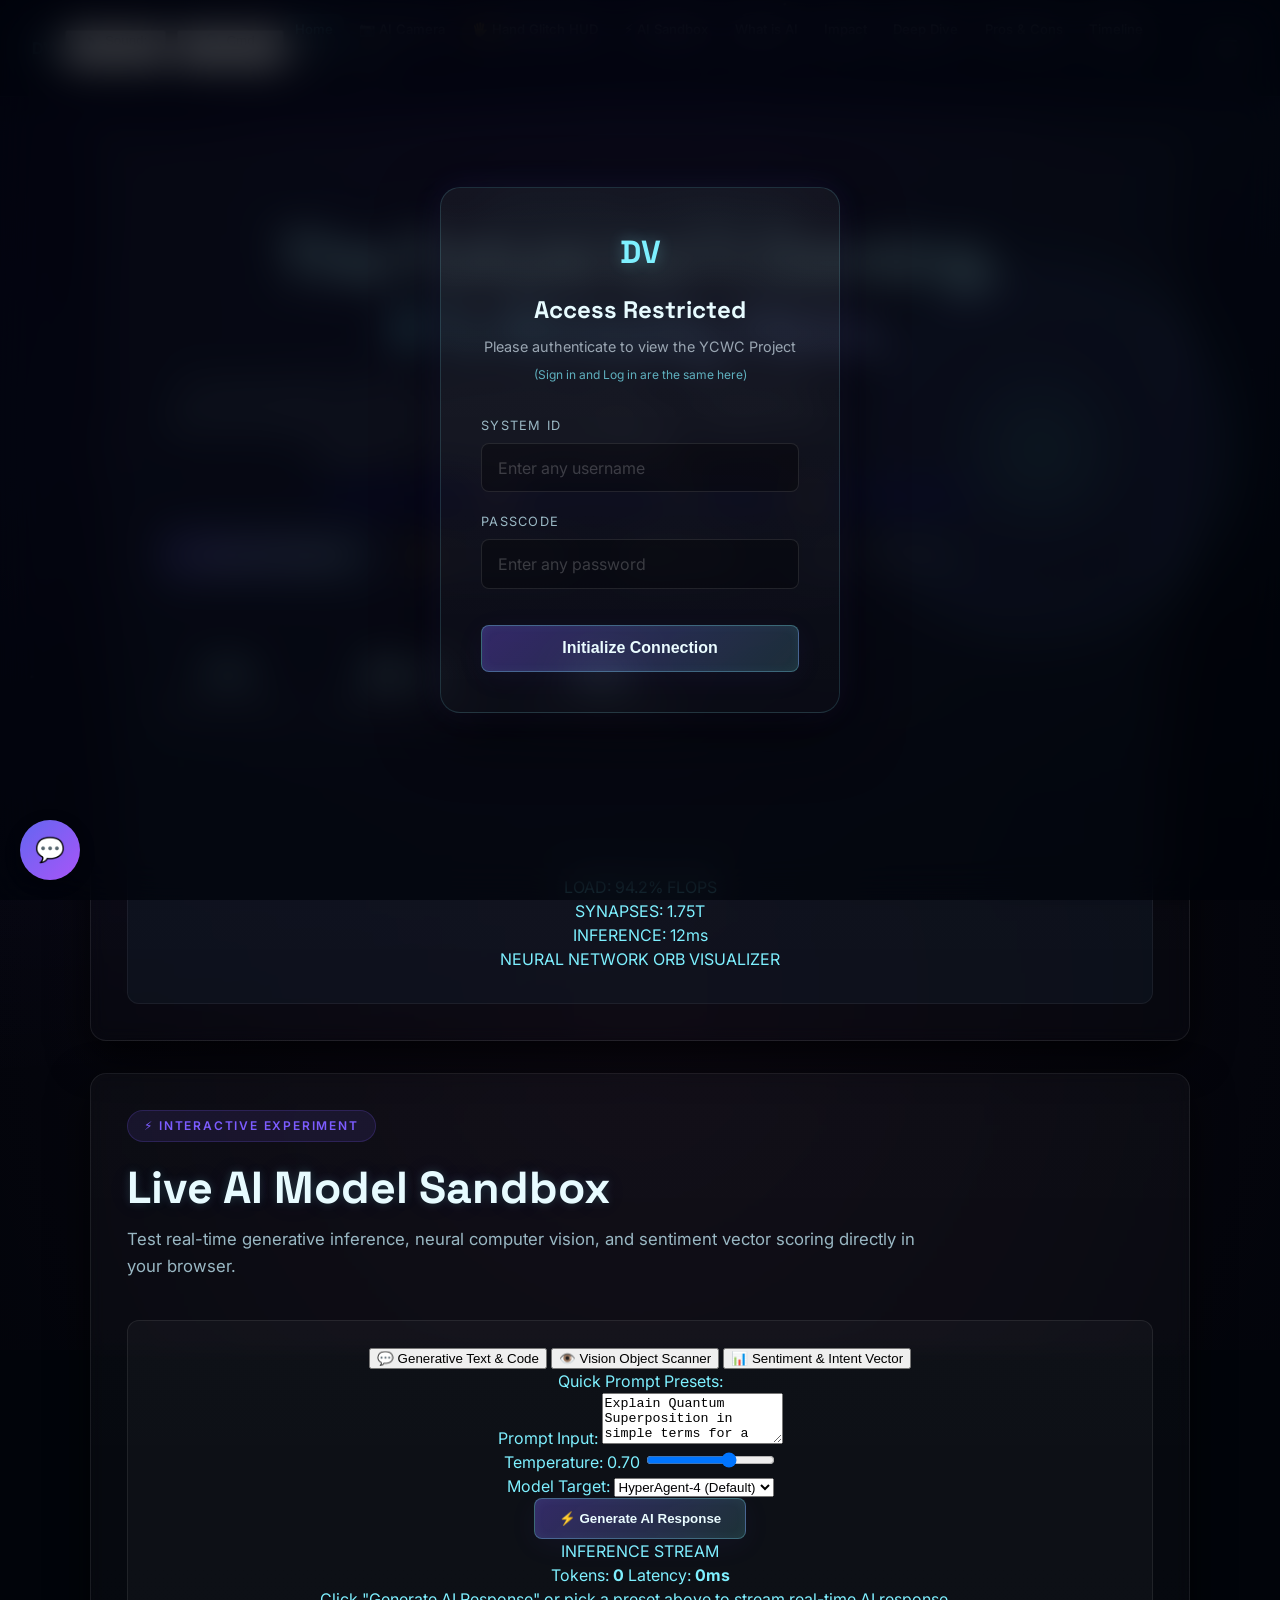
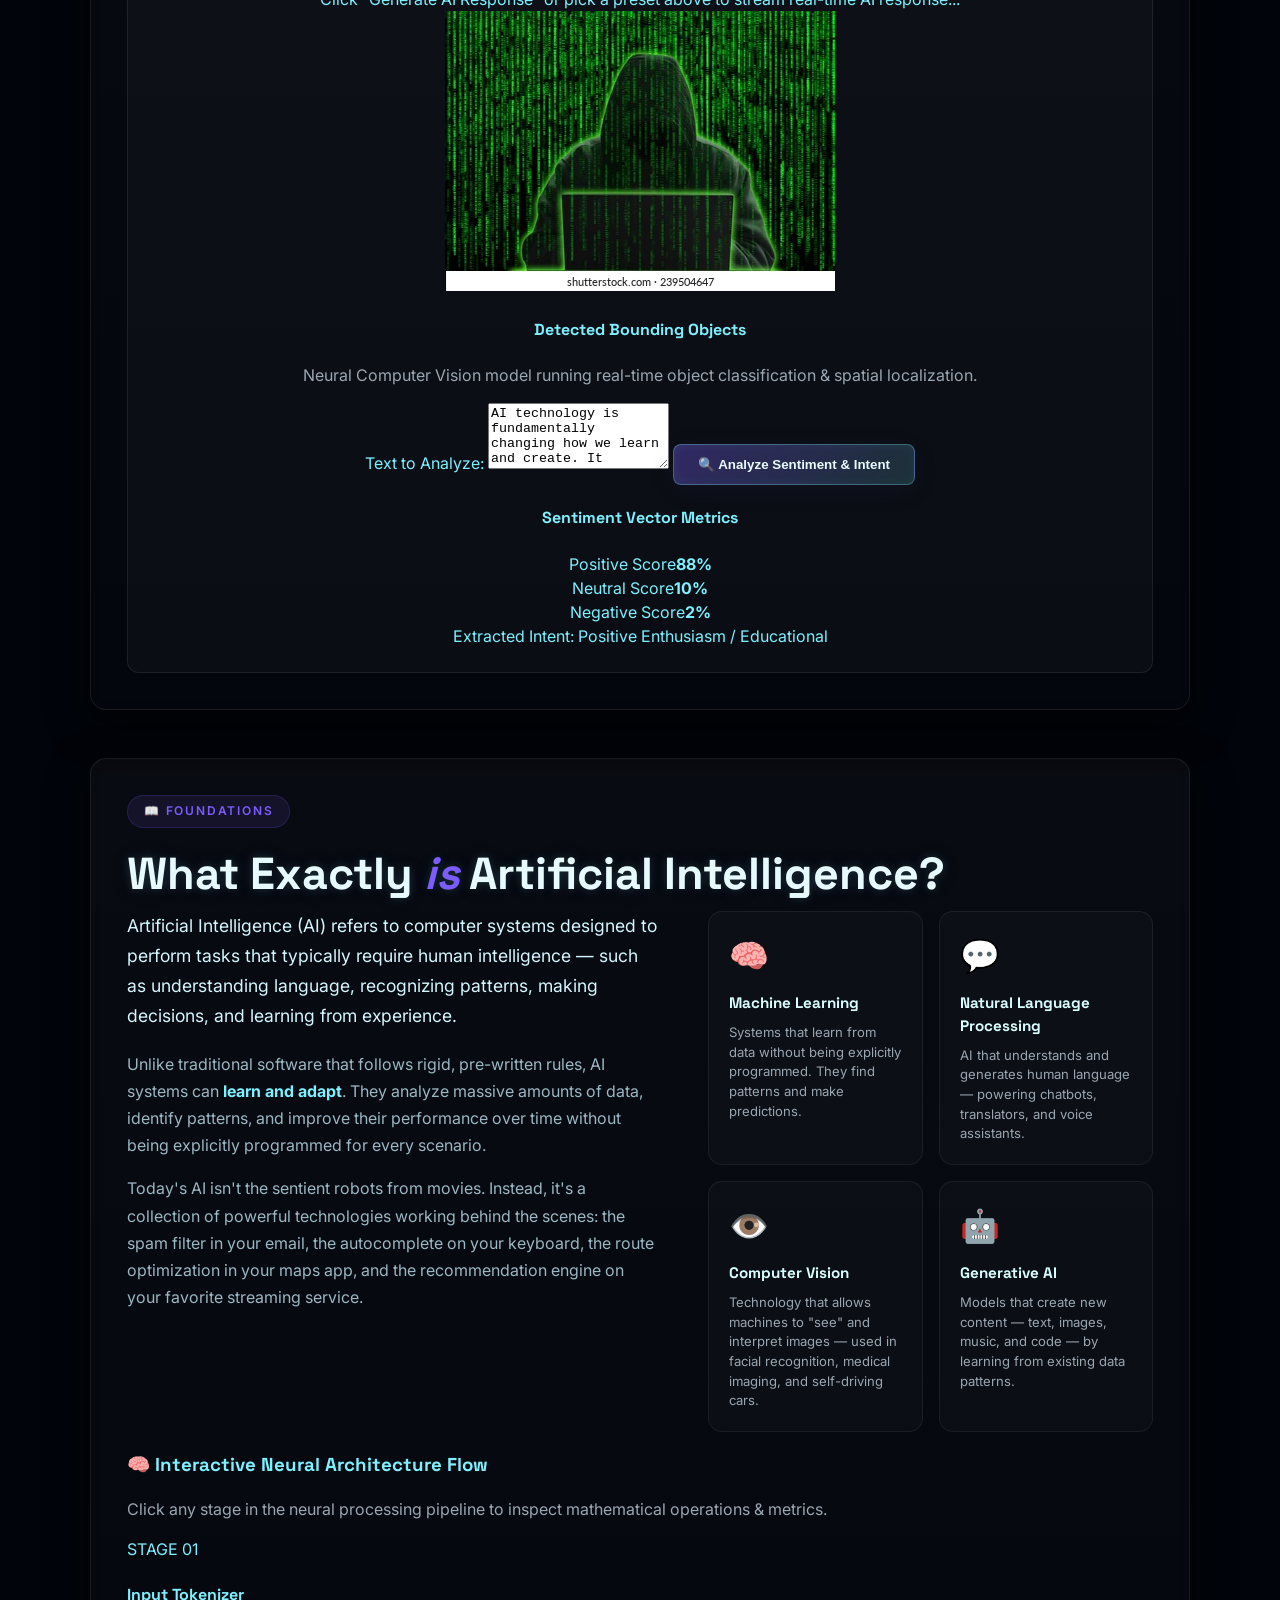
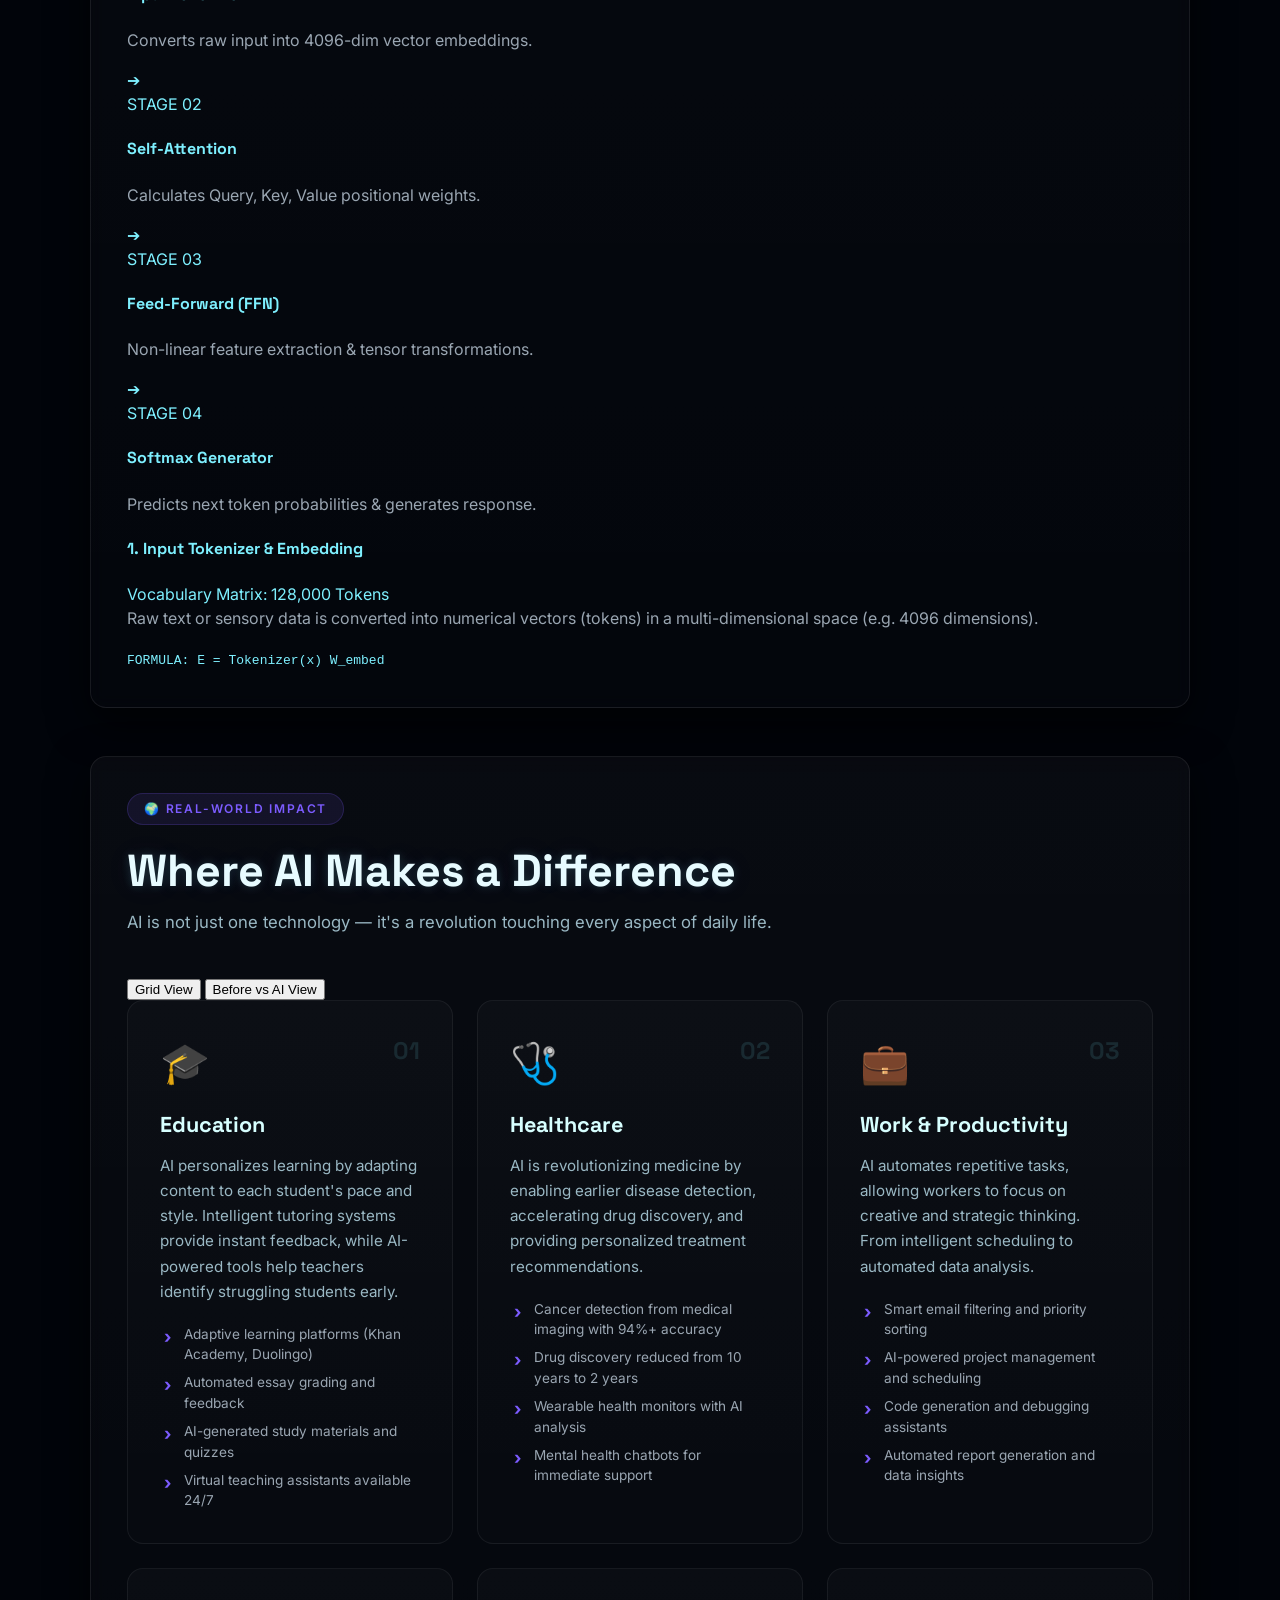
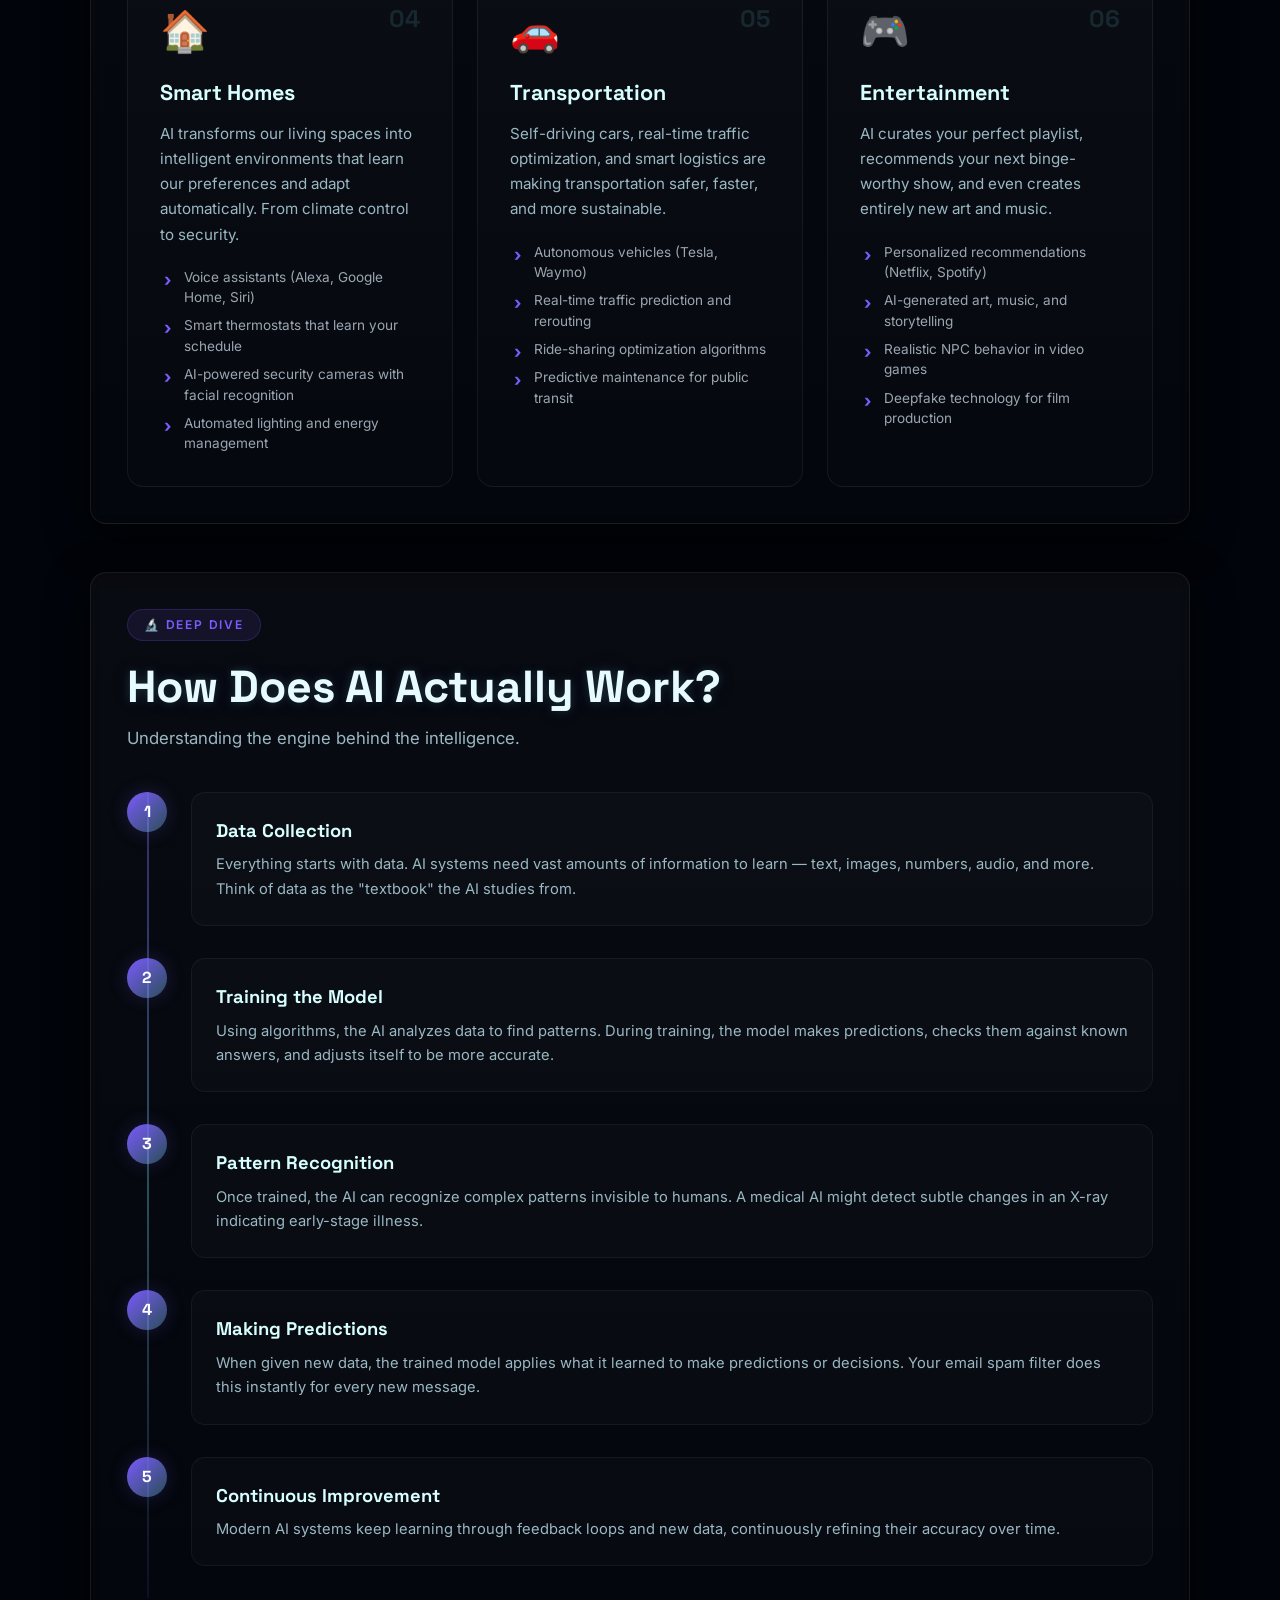
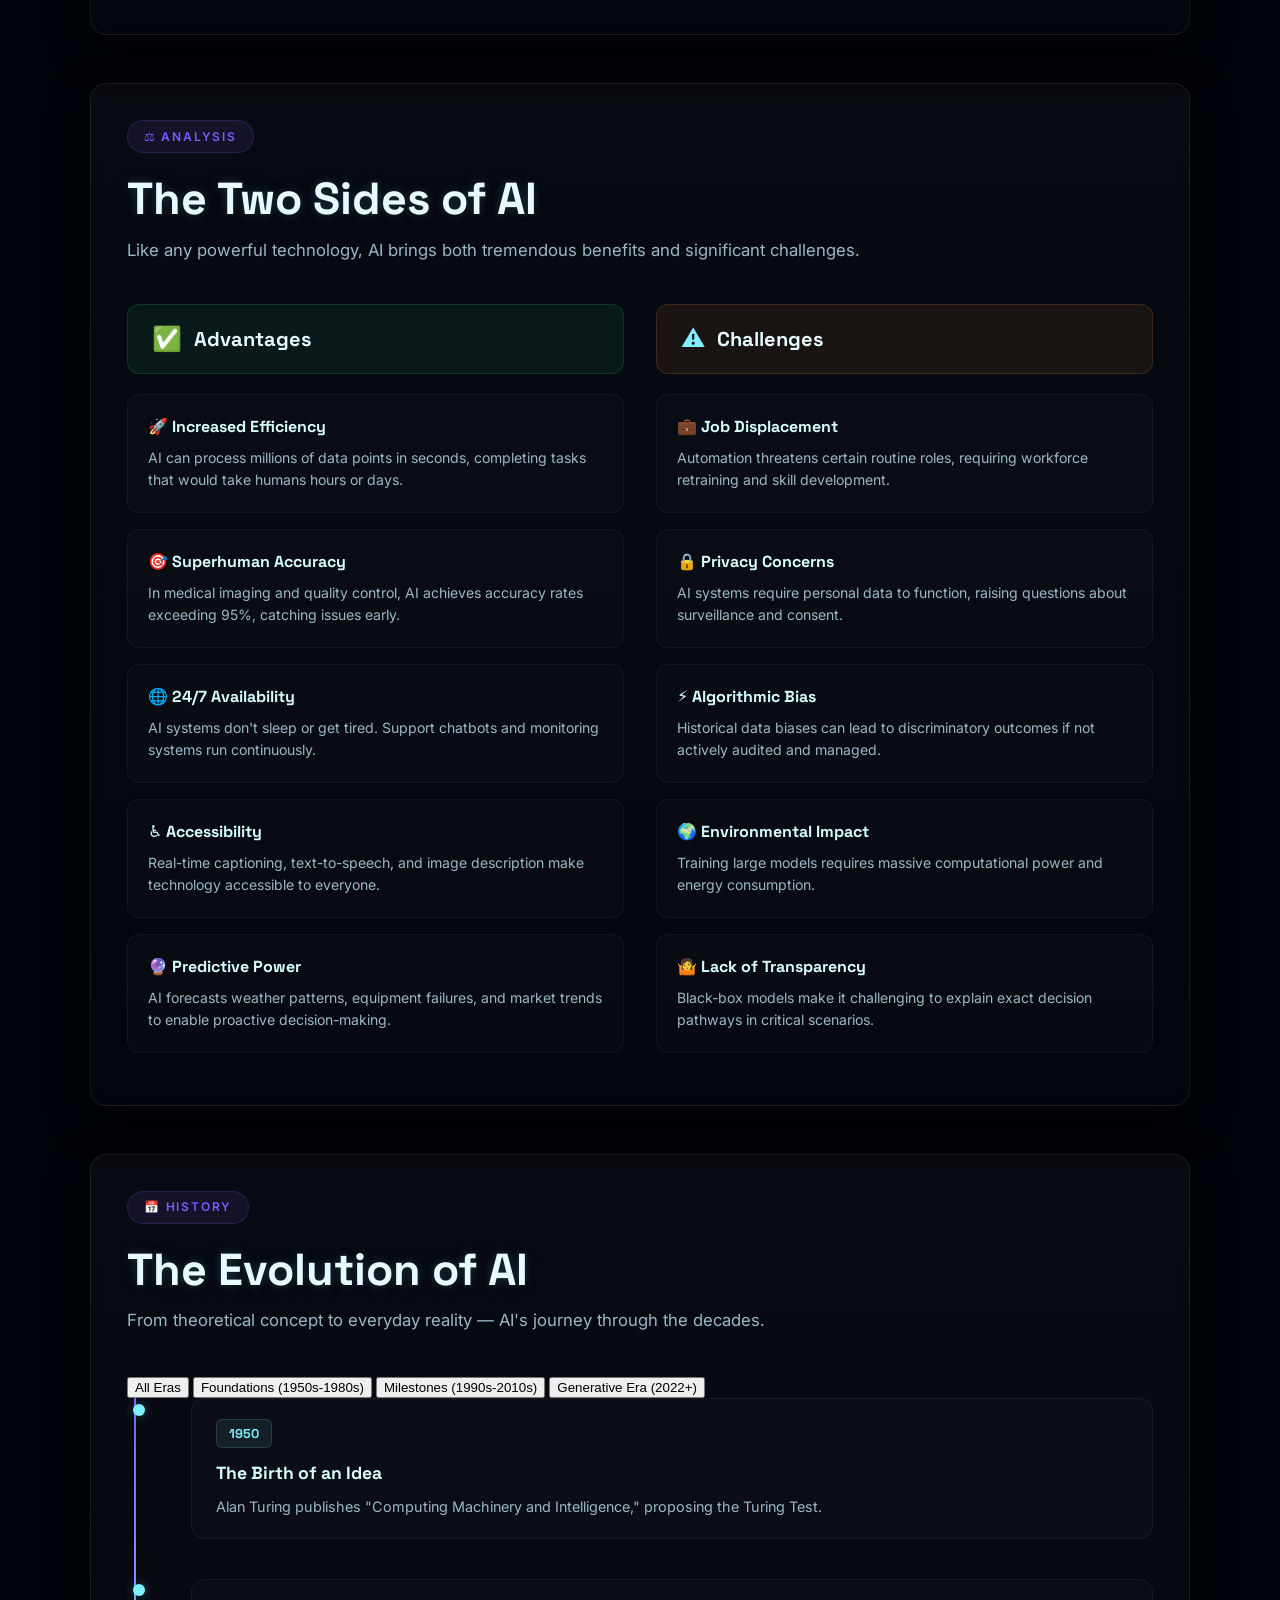
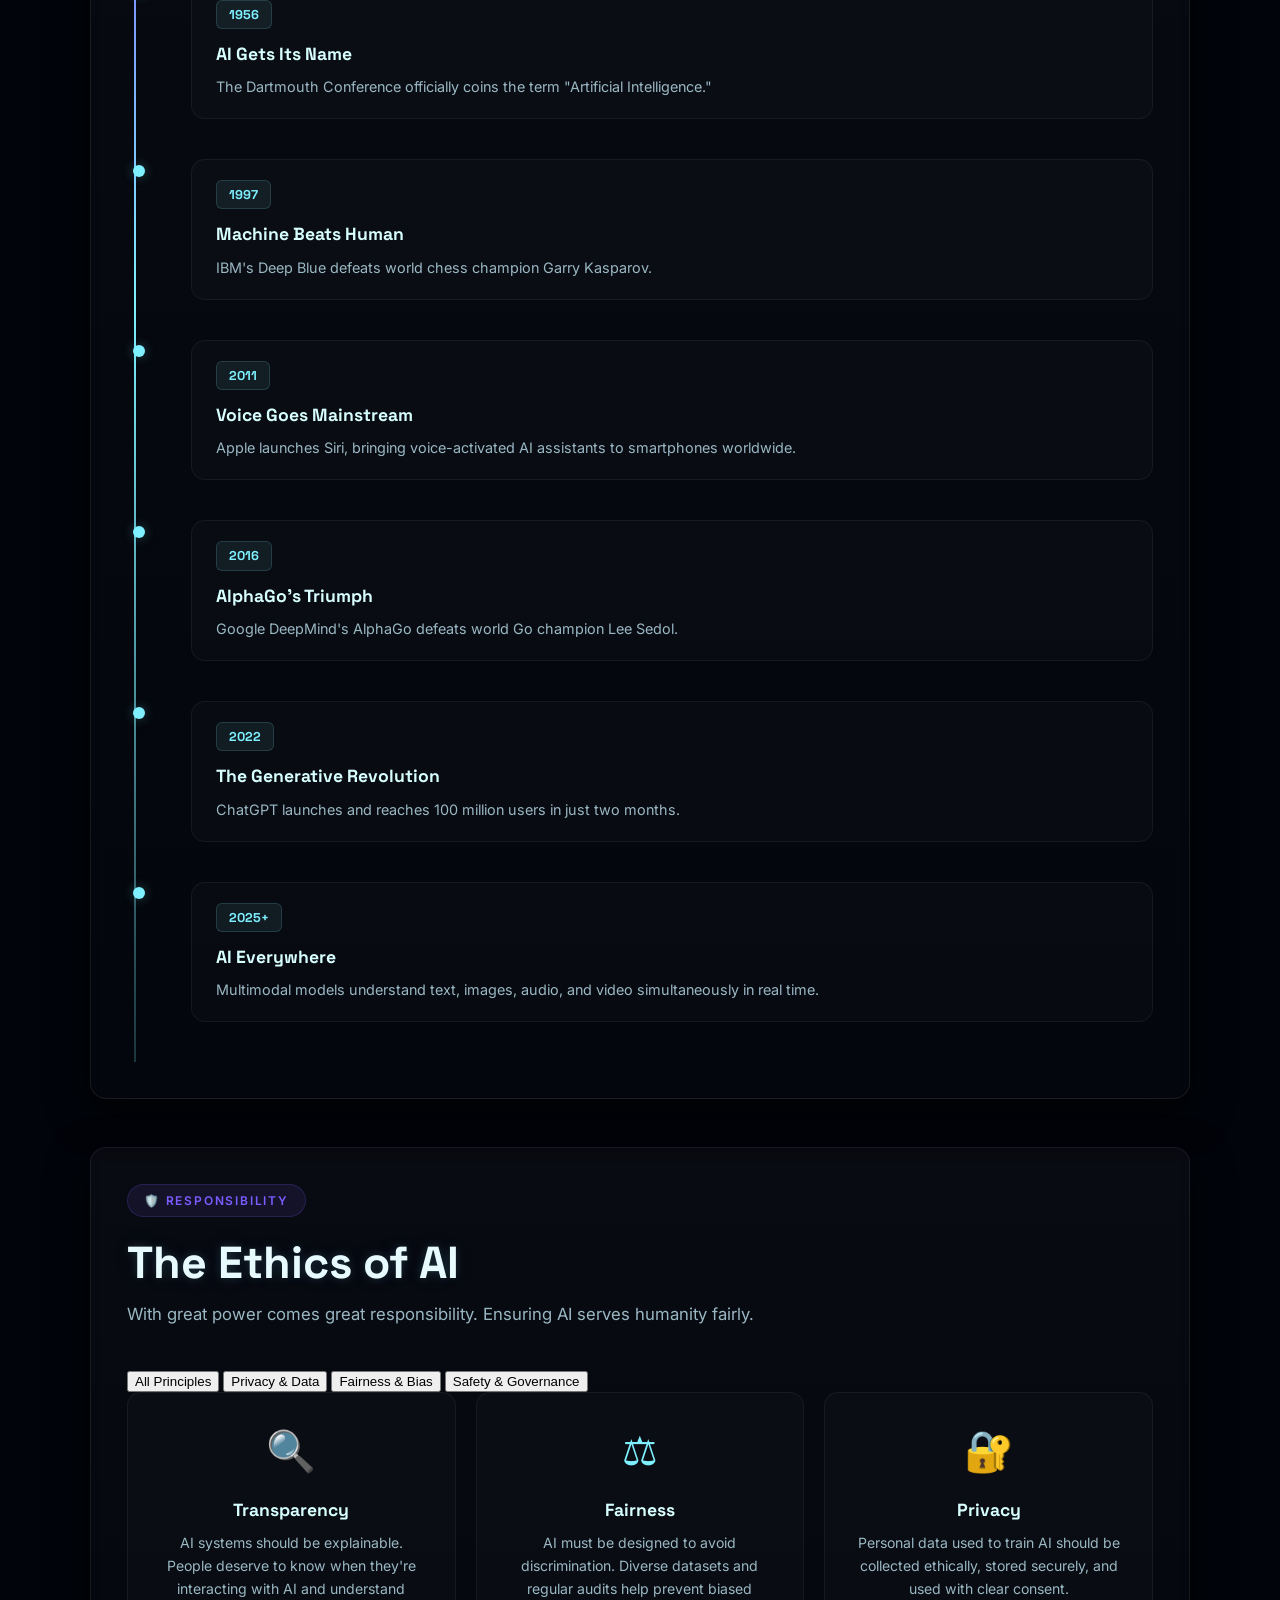
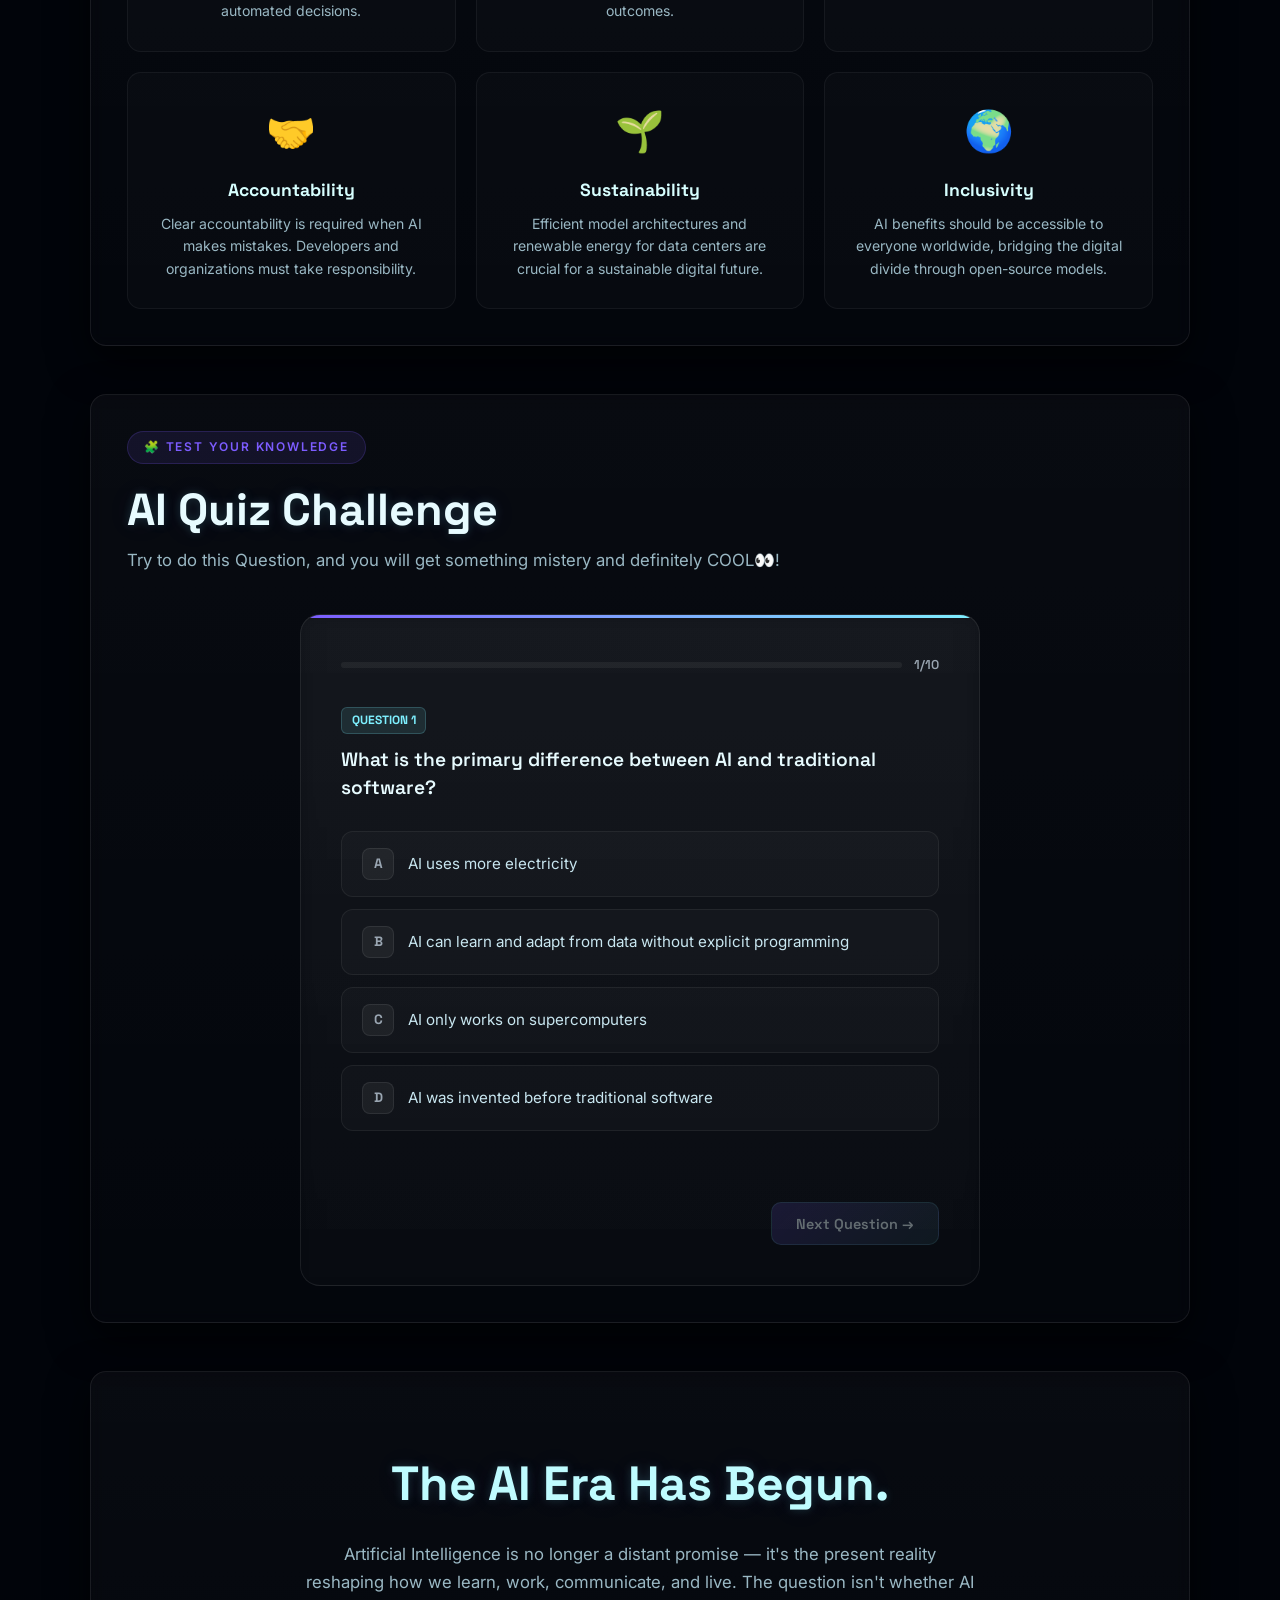
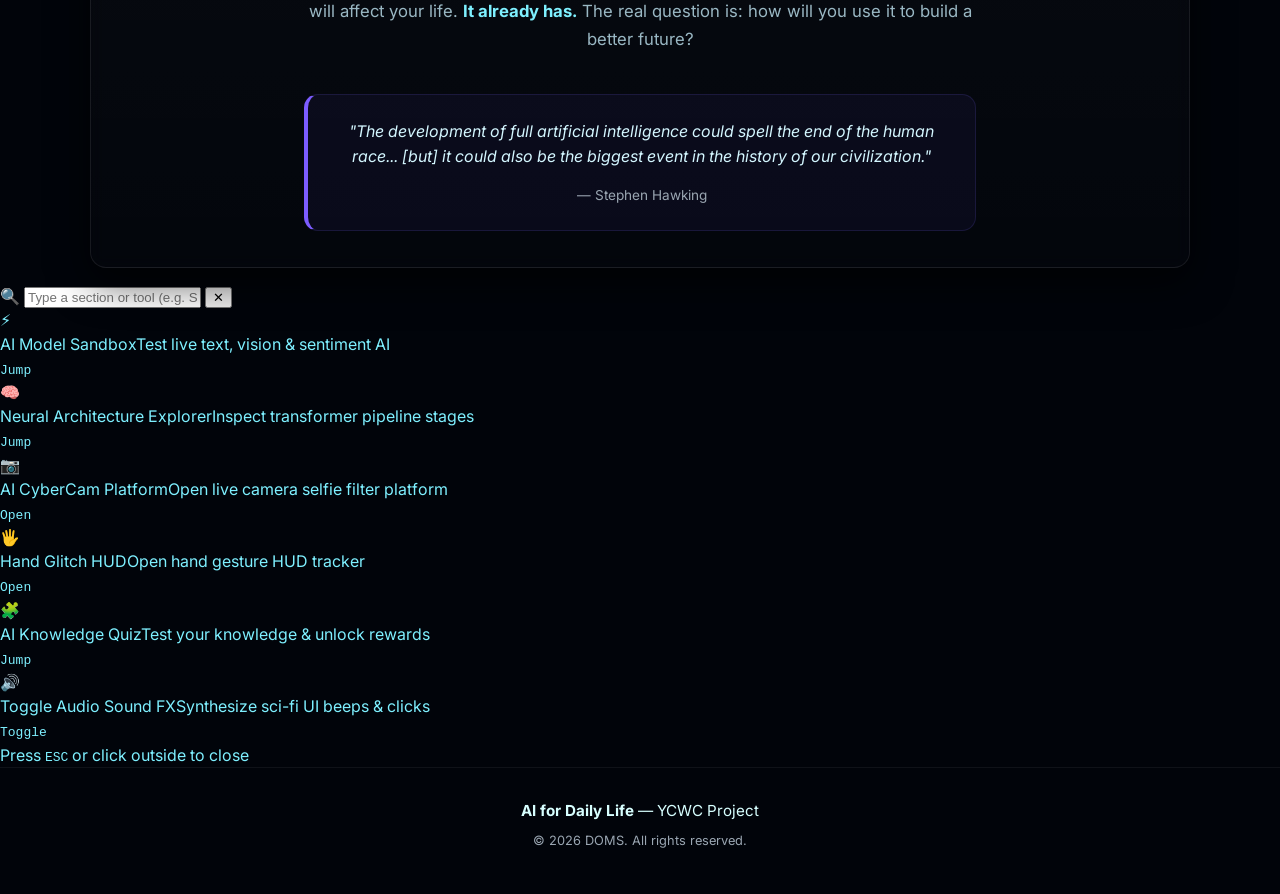
==== commit 9368ad45: "Add files via upload" ====
--- a/index.html
+++ b/index.html
@@ -62,7 +62,6 @@
   </div>
 
   <!-- ═══════ LOGIN GATE ═══════ -->
-
   <div id="login-overlay">
     <div class="login-card">
       <div class="login-header">
@@ -86,14 +85,19 @@
     </div>
   </div>
 
+  <!-- ═══════ TOP HEADER ═══════ -->
   <header class="header">
     <div style="display:flex;align-items:center;gap:0.65rem;" id="header-brand-area">
       <a class="brand" href="#" aria-label="YCWC home"><strong>DV</strong></a>
+      <button id="audio-fx-toggle-btn" class="header-action-btn" title="Toggle Sound FX">🔊 Sound: OFF</button>
+      <button id="cmd-palette-btn" class="header-action-btn cmd-btn" title="Search / Cmd Palette (Ctrl+K)">🔍 <span
+          class="cmd-text">Cmd</span> <kbd>Ctrl+K</kbd></button>
     </div>
     <nav class="header-nav" id="header-nav">
       <a href="#hero" class="nav-link active">Home</a>
-      <a href="camera.html" class="nav-link" style="color: #00f0ff; font-weight: 700;">📷 AI Camera</a>
-      <a href="cyber_hand.html" class="nav-link" style="color: #00ff88; font-weight: 700;">🖐️ Hand Glitch HUD</a>
+      <a href="camera.html" class="nav-link nav-highlight-blue">📷 AI Camera</a>
+      <a href="cyber_hand.html" class="nav-link nav-highlight-green">🖐️ Hand Glitch HUD</a>
+      <a href="#ai-sandbox" class="nav-link nav-highlight-purple">⚡ AI Sandbox</a>
       <a href="#what-is-ai" class="nav-link">What is AI</a>
       <a href="#impact-areas" class="nav-link">Impact</a>
       <a href="#deep-dive" class="nav-link">Deep Dive</a>
@@ -148,6 +152,10 @@
 
     <div class="sidebar-nav">
       <span class="sidebar-label">Sections</span>
+      <a href="#ai-sandbox" class="sidebar-link" onclick="hideSidebar()">
+        <span class="sidebar-link-icon">⚡</span>
+        <span>AI Model Sandbox</span>
+      </a>
       <a href="#what-is-ai" class="sidebar-link" onclick="hideSidebar()">
         <span class="sidebar-link-icon">📖</span>
         <span>What is AI</span>
@@ -190,49 +198,196 @@
     </div>
   </div>
 
-  <!-- penutup -->
-  <div id="penutup" class="hide"></div>
-
   <main>
 
     <!-- ═══════════ HERO SECTION ═══════════ -->
     <section id="hero" class="container hero-container">
-      <div class="hero card animate" aria-labelledby="hero-title">
-        <p class="eyebrow-label">ARTIFICIAL INTELLIGENCE × EVERYDAY LIFE</p>
-        <h1 id="hero-title" class="glow hero-headline">
-          The Future Isn't Coming.<br>
-          <span class="gradient-text">It's Already Here.</span>
-        </h1>
-        <p class="hero-copy">
-          From the moment you unlock your phone with your face to when a smart speaker reads you the weather — AI is
-          woven into every corner of modern living. It's not science fiction anymore. It's your morning routine.
-        </p>
-        <div class="hero-actions">
-          <a class="btn btn-primary" href="#what-is-ai">Start Exploring</a>
-          <a class="btn btn-ghost" href="cyber_hand.html" style="border-color: rgba(0, 255, 136, 0.5); color: #00ff88;">🖐️
-            Hand Glitch HUD</a>
-          <a class="btn btn-ghost" href="camera.html" style="border-color: rgba(0, 240, 255, 0.4); color: #00f0ff;">📷
-            AI CyberSelfie Cam</a>
-          <a class="btn btn-ghost" href="#impact-areas">See AI in Action</a>
-        </div>
-        <div class="scroll-indicator">
-          <span>Scroll to explore</span>
-          <div class="scroll-indicator-arrow"></div>
-        </div>
-        <div class="hero-stats-row">
-          <div class="hero-stat">
-            <span class="hero-stat-number" data-count="77">77%</span>
-            <span class="hero-stat-label">of devices use AI</span>
-          </div>
-          <div class="hero-stat">
-            <span class="hero-stat-number" data-count="15.7">$15.7T</span>
-            <span class="hero-stat-label">projected GDP boost by 2030</span>
-          </div>
-          <div class="hero-stat">
-            <span class="hero-stat-number" data-count="97">97M</span>
-            <span class="hero-stat-label">new jobs created by AI</span>
-          </div>
-        </div>
+      <div class="hero card hero-split-grid animate" aria-labelledby="hero-title">
+        <div class="hero-left-content">
+          <div class="hero-status-pill">
+            <span class="status-dot-pulsing"></span>
+            <span>SYSTEM ONLINE — HYPER-AGENT v4.2</span>
+          </div>
+          <h1 id="hero-title" class="glow hero-headline">
+            The Future Isn't Coming.<br>
+            <span class="gradient-text">It's Already Here.</span>
+          </h1>
+          <p class="hero-copy">
+            From facial unlock to real-time neural language translation — AI is seamlessly woven into modern living.
+            Explore interactive model simulations, computer vision analyzers, and neural network architectures.
+          </p>
+
+          <!-- Quick Navigation Tags -->
+          <div class="hero-tag-pills">
+            <a href="#ai-sandbox" class="hero-tag-pill">⚡ Live Model Sandbox</a>
+            <a href="#neural-architecture" class="hero-tag-pill">🧠 Neural Arch Explorer</a>
+            <a href="camera.html" class="hero-tag-pill">📷 CyberCam AI</a>
+            <a href="cyber_hand.html" class="hero-tag-pill">🖐️ Hand Gesture HUD</a>
+          </div>
+
+          <div class="hero-actions">
+            <a class="btn btn-primary" href="#ai-sandbox">⚡ Launch AI Sandbox</a>
+            <a class="btn btn-ghost" href="cyber_hand.html"
+              style="border-color: rgba(0, 255, 136, 0.5); color: #00ff88;">🖐️ Hand Glitch HUD</a>
+            <a class="btn btn-ghost" href="camera.html" style="border-color: rgba(0, 240, 255, 0.4); color: #00f0ff;">📷
+              CyberCam</a>
+            <a class="btn btn-ghost" href="#what-is-ai">Explore Foundations</a>
+          </div>
+
+          <div class="hero-stats-row">
+            <div class="hero-stat">
+              <span class="hero-stat-number" data-count="77">77%</span>
+              <span class="hero-stat-label">of devices use AI</span>
+            </div>
+            <div class="hero-stat">
+              <span class="hero-stat-number" data-count="15.7">$15.7T</span>
+              <span class="hero-stat-label">projected GDP boost</span>
+            </div>
+            <div class="hero-stat">
+              <span class="hero-stat-number" data-count="97">97M</span>
+              <span class="hero-stat-label">new AI jobs by 2030</span>
+            </div>
+          </div>
+        </div>
+
+        <div class="hero-right-visual">
+          <div class="hero-visual-card">
+            <canvas id="hero-cyber-canvas"></canvas>
+            <div class="telemetry-overlay">
+              <div class="telemetry-badge"><span class="badge-dot green"></span> LOAD: 94.2% FLOPS</div>
+              <div class="telemetry-badge"><span class="badge-dot cyan"></span> SYNAPSES: 1.75T</div>
+              <div class="telemetry-badge"><span class="badge-dot purple"></span> INFERENCE: 12ms</div>
+            </div>
+            <div class="hero-canvas-label">NEURAL NETWORK ORB VISUALIZER</div>
+          </div>
+        </div>
+      </div>
+    </section>
+
+    <!-- ═══════════ AI PLAYGROUND / MODEL SANDBOX ═══════════ -->
+    <section id="ai-sandbox" class="container content-section">
+      <div class="section-badge">⚡ INTERACTIVE EXPERIMENT</div>
+      <h2 class="section-title glow">Live AI Model Sandbox</h2>
+      <p class="section-subtitle">Test real-time generative inference, neural computer vision, and sentiment vector
+        scoring directly in your browser.</p>
+
+      <div class="sandbox-container card">
+        <div class="sandbox-tab-bar">
+          <button class="sandbox-tab-btn active" data-tab="text">💬 Generative Text & Code</button>
+          <button class="sandbox-tab-btn" data-tab="vision">👁️ Vision Object Scanner</button>
+          <button class="sandbox-tab-btn" data-tab="sentiment">📊 Sentiment & Intent Vector</button>
+        </div>
+
+        <!-- PANE 1: Generative Text -->
+        <div class="sandbox-pane active" id="sandbox-pane-text">
+          <div class="sandbox-grid">
+            <div class="sandbox-controls-col">
+              <label class="sandbox-label">Quick Prompt Presets:</label>
+              <div class="sandbox-chips-row" id="sandbox-text-presets"></div>
+
+              <div class="sandbox-input-group">
+                <label for="sandbox-text-prompt" class="sandbox-label">Prompt Input:</label>
+                <textarea id="sandbox-text-prompt" class="sandbox-textarea"
+                  rows="3">Explain Quantum Superposition in simple terms for a 12-year-old student.</textarea>
+              </div>
+
+              <div class="sandbox-params-row">
+                <div class="param-item">
+                  <label>Temperature: <span id="sandbox-temp-val">0.70</span></label>
+                  <input type="range" id="sandbox-temp-slider" min="0.1" max="1.0" step="0.05" value="0.7">
+                </div>
+                <div class="param-item">
+                  <label>Model Target:</label>
+                  <select class="sandbox-select" id="sandbox-model-select">
+                    <option value="hyper-agent-4">HyperAgent-4 (Default)</option>
+                    <option value="claude-35">Claude 3.5 Sonnet</option>
+                    <option value="gpt-4o">GPT-4o Omnimodal</option>
+                  </select>
+                </div>
+              </div>
+
+              <button class="btn btn-primary sandbox-submit-btn" id="sandbox-generate-btn">
+                ⚡ Generate AI Response
+              </button>
+            </div>
+
+            <div class="sandbox-output-col">
+              <div class="sandbox-output-header">
+                <span>INFERENCE STREAM</span>
+                <div class="sandbox-metrics">
+                  <span>Tokens: <strong id="sandbox-token-count">0</strong></span>
+                  <span>Latency: <strong id="sandbox-latency-val">0ms</strong></span>
+                </div>
+              </div>
+              <div class="sandbox-output-box" id="sandbox-text-output">
+                Click "Generate AI Response" or pick a preset above to stream real-time AI response...
+              </div>
+            </div>
+          </div>
+        </div>
+
+        <!-- PANE 2: Vision Object Scanner -->
+        <div class="sandbox-pane" id="sandbox-pane-vision">
+          <div class="sandbox-grid vision-grid">
+            <div class="vision-preview-col">
+              <div class="vision-img-wrapper">
+                <img id="sandbox-vision-img" src="conceptual-image-hacker-on-matrix-260nw-239504647.webp"
+                  alt="AI Computer Vision Target">
+                <div id="sandbox-vision-boxes" class="vision-boxes-overlay"></div>
+              </div>
+              <div class="vision-selector-row" id="sandbox-vision-selector"></div>
+            </div>
+            <div class="vision-details-col">
+              <h4>Detected Bounding Objects</h4>
+              <p class="vision-sub-text">Neural Computer Vision model running real-time object classification & spatial
+                localization.</p>
+              <div class="vision-object-list" id="sandbox-vision-list"></div>
+            </div>
+          </div>
+        </div>
+
+        <!-- PANE 3: Sentiment & Intent Vector -->
+        <div class="sandbox-pane" id="sandbox-pane-sentiment">
+          <div class="sandbox-grid">
+            <div class="sentiment-input-col">
+              <label for="sandbox-sentiment-input" class="sandbox-label">Text to Analyze:</label>
+              <textarea id="sandbox-sentiment-input" class="sandbox-textarea"
+                rows="4">AI technology is fundamentally changing how we learn and create. It enables faster problem solving and unleashes human creativity!</textarea>
+              <button class="btn btn-primary sandbox-submit-btn" id="sandbox-sentiment-btn">
+                🔍 Analyze Sentiment & Intent
+              </button>
+            </div>
+            <div class="sentiment-output-col">
+              <h4>Sentiment Vector Metrics</h4>
+              <div class="sentiment-gauge-row">
+                <div class="gauge-item">
+                  <div class="gauge-label"><span>Positive Score</span><strong id="sent-pos-val">88%</strong></div>
+                  <div class="gauge-track">
+                    <div class="gauge-fill pos" id="sent-pos-bar" style="width: 88%"></div>
+                  </div>
+                </div>
+                <div class="gauge-item">
+                  <div class="gauge-label"><span>Neutral Score</span><strong id="sent-neu-val">10%</strong></div>
+                  <div class="gauge-track">
+                    <div class="gauge-fill neu" id="sent-neu-bar" style="width: 10%"></div>
+                  </div>
+                </div>
+                <div class="gauge-item">
+                  <div class="gauge-label"><span>Negative Score</span><strong id="sent-neg-val">2%</strong></div>
+                  <div class="gauge-track">
+                    <div class="gauge-fill neg" id="sent-neg-bar" style="width: 2%"></div>
+                  </div>
+                </div>
+              </div>
+
+              <div class="intent-tag-box">
+                <span class="intent-label">Extracted Intent:</span>
+                <span class="intent-chip" id="sent-intent-tag">Positive Enthusiasm / Educational</span>
+              </div>
+            </div>
+          </div>
+        </div>
+
       </div>
     </section>
 
@@ -287,16 +442,69 @@
           </div>
         </div>
       </div>
+
+      <!-- ── Interactive Neural Architecture Diagram ── -->
+      <div id="neural-architecture" class="neural-arch-wrapper">
+        <div class="neural-arch-header">
+          <h3>🧠 Interactive Neural Architecture Flow</h3>
+          <p>Click any stage in the neural processing pipeline to inspect mathematical operations & metrics.</p>
+        </div>
+        <div class="neural-pipeline-grid">
+          <div class="neural-node-card active" data-node="input">
+            <div class="node-badge">STAGE 01</div>
+            <h4>Input Tokenizer</h4>
+            <p>Converts raw input into 4096-dim vector embeddings.</p>
+          </div>
+          <div class="neural-connector">➔</div>
+          <div class="neural-node-card" data-node="attention">
+            <div class="node-badge">STAGE 02</div>
+            <h4>Self-Attention</h4>
+            <p>Calculates Query, Key, Value positional weights.</p>
+          </div>
+          <div class="neural-connector">➔</div>
+          <div class="neural-node-card" data-node="feedforward">
+            <div class="node-badge">STAGE 03</div>
+            <h4>Feed-Forward (FFN)</h4>
+            <p>Non-linear feature extraction & tensor transformations.</p>
+          </div>
+          <div class="neural-connector">➔</div>
+          <div class="neural-node-card" data-node="output">
+            <div class="node-badge">STAGE 04</div>
+            <h4>Softmax Generator</h4>
+            <p>Predicts next token probabilities & generates response.</p>
+          </div>
+        </div>
+
+        <div class="neural-info-panel">
+          <div class="info-header">
+            <h4 id="neural-info-title">1. Input Tokenizer & Embedding</h4>
+            <span class="info-tag" id="neural-info-metric">Vocabulary Matrix: 128,000 Tokens</span>
+          </div>
+          <p id="neural-info-desc">Raw text or sensory data is converted into numerical vectors (tokens) in a
+            multi-dimensional space (e.g. 4096 dimensions).</p>
+          <div class="formula-box">
+            <code>FORMULA: <span id="neural-info-formula">E = Tokenizer(x) W_embed</span></code>
+          </div>
+        </div>
+      </div>
     </section>
 
     <!-- ═══════════ IMPACT AREAS ═══════════ -->
     <section id="impact-areas" class="container content-section">
-      <div class="section-badge">🌍 REAL-WORLD IMPACT</div>
-      <h2 class="section-title glow">Where AI Makes a Difference</h2>
-      <p class="section-subtitle">AI is not just one technology — it's a revolution touching every aspect of daily life.
-        Here are six key areas where it's making the biggest impact.</p>
-
-      <div class="impact-grid">
+      <div class="impact-section-header">
+        <div>
+          <div class="section-badge">🌍 REAL-WORLD IMPACT</div>
+          <h2 class="section-title glow">Where AI Makes a Difference</h2>
+          <p class="section-subtitle">AI is not just one technology — it's a revolution touching every aspect of daily
+            life.</p>
+        </div>
+        <div class="impact-view-controls">
+          <button class="impact-view-btn active" data-view="grid">Grid View</button>
+          <button class="impact-view-btn" data-view="comparison">Before vs AI View</button>
+        </div>
+      </div>
+
+      <div class="impact-grid" id="impact-grid-view">
 
         <div class="impact-card" id="impact-education">
           <div class="impact-card-header">
@@ -305,8 +513,7 @@
           </div>
           <h3>Education</h3>
           <p>AI personalizes learning by adapting content to each student's pace and style. Intelligent tutoring systems
-            provide instant feedback, while AI-powered tools help teachers identify struggling students early and create
-            more effective lesson plans.</p>
+            provide instant feedback, while AI-powered tools help teachers identify struggling students early.</p>
           <ul class="impact-examples">
             <li>Adaptive learning platforms (Khan Academy, Duolingo)</li>
             <li>Automated essay grading and feedback</li>
@@ -322,8 +529,7 @@
           </div>
           <h3>Healthcare</h3>
           <p>AI is revolutionizing medicine by enabling earlier disease detection, accelerating drug discovery, and
-            providing personalized treatment recommendations. From analyzing X-rays to predicting patient outcomes, AI
-            is saving lives every day.</p>
+            providing personalized treatment recommendations.</p>
           <ul class="impact-examples">
             <li>Cancer detection from medical imaging with 94%+ accuracy</li>
             <li>Drug discovery reduced from 10 years to 2 years</li>
@@ -339,7 +545,7 @@
           </div>
           <h3>Work & Productivity</h3>
           <p>AI automates repetitive tasks, allowing workers to focus on creative and strategic thinking. From
-            intelligent scheduling to automated data analysis, AI is reshaping how we work across every industry.</p>
+            intelligent scheduling to automated data analysis.</p>
           <ul class="impact-examples">
             <li>Smart email filtering and priority sorting</li>
             <li>AI-powered project management and scheduling</li>
@@ -355,8 +561,7 @@
           </div>
           <h3>Smart Homes</h3>
           <p>AI transforms our living spaces into intelligent environments that learn our preferences and adapt
-            automatically. From climate control to security, smart homes make daily life more comfortable and
-            energy-efficient.</p>
+            automatically. From climate control to security.</p>
           <ul class="impact-examples">
             <li>Voice assistants (Alexa, Google Home, Siri)</li>
             <li>Smart thermostats that learn your schedule</li>
@@ -371,9 +576,8 @@
             <span class="impact-number">05</span>
           </div>
           <h3>Transportation</h3>
-          <p>Self-driving cars, real-time traffic optimization, and smart logistics are just the beginning. AI is making
-            transportation safer, faster, and more sustainable — reducing accidents caused by human error by up to 90%.
-          </p>
+          <p>Self-driving cars, real-time traffic optimization, and smart logistics are making transportation safer,
+            faster, and more sustainable.</p>
           <ul class="impact-examples">
             <li>Autonomous vehicles (Tesla, Waymo)</li>
             <li>Real-time traffic prediction and rerouting</li>
@@ -389,7 +593,7 @@
           </div>
           <h3>Entertainment</h3>
           <p>AI curates your perfect playlist, recommends your next binge-worthy show, and even creates entirely new art
-            and music. The entertainment industry is being transformed by algorithms that understand what you love.</p>
+            and music.</p>
           <ul class="impact-examples">
             <li>Personalized recommendations (Netflix, Spotify)</li>
             <li>AI-generated art, music, and storytelling</li>
@@ -399,6 +603,49 @@
         </div>
 
       </div>
+
+      <!-- Before vs AI Comparison View -->
+      <div class="impact-comparison-grid" id="impact-comparison-view" style="display: none;">
+        <div class="comp-card">
+          <div class="comp-header"><span class="comp-icon">🩺</span> Healthcare Diagnosis</div>
+          <div class="comp-side-by-side">
+            <div class="comp-box trad">
+              <span class="comp-tag">TRADITIONAL METHOD</span>
+              <p>Manual radiologist scan review: 2 - 3 Days</p>
+              <div class="comp-bar">
+                <div class="comp-bar-fill trad" style="width: 30%"></div>
+              </div>
+            </div>
+            <div class="comp-box ai">
+              <span class="comp-tag ai">AI AUGMENTED</span>
+              <p>Neural MRI Scan Analysis: 12 Seconds (98.6% Acc)</p>
+              <div class="comp-bar">
+                <div class="comp-bar-fill ai" style="width: 98%"></div>
+              </div>
+            </div>
+          </div>
+        </div>
+
+        <div class="comp-card">
+          <div class="comp-header"><span class="comp-icon">💼</span> Software Engineering</div>
+          <div class="comp-side-by-side">
+            <div class="comp-box trad">
+              <span class="comp-tag">TRADITIONAL METHOD</span>
+              <p>Manual bug diagnosis & boilerplate: 4 Hours</p>
+              <div class="comp-bar">
+                <div class="comp-bar-fill trad" style="width: 25%"></div>
+              </div>
+            </div>
+            <div class="comp-box ai">
+              <span class="comp-tag ai">AI AUGMENTED</span>
+              <p>AI Copilot Code Generation: 45 Seconds</p>
+              <div class="comp-bar">
+                <div class="comp-bar-fill ai" style="width: 92%"></div>
+              </div>
+            </div>
+          </div>
+        </div>
+      </div>
     </section>
 
     <!-- ═══════════ DEEP DIVE: HOW AI WORKS ═══════════ -->
@@ -413,8 +660,7 @@
           <div class="step-content">
             <h3>Data Collection</h3>
             <p>Everything starts with data. AI systems need vast amounts of information to learn — text, images,
-              numbers, audio, and more. The quality and diversity of this data directly impacts how well the AI
-              performs. Think of data as the "textbook" the AI studies from.</p>
+              numbers, audio, and more. Think of data as the "textbook" the AI studies from.</p>
           </div>
         </div>
 
@@ -422,9 +668,8 @@
           <div class="step-number">2</div>
           <div class="step-content">
             <h3>Training the Model</h3>
-            <p>Using algorithms, the AI analyzes the data to find patterns. During training, the model makes
-              predictions, checks them against known answers, and adjusts itself to be more accurate. This process can
-              take hours to weeks, running on powerful computer clusters with thousands of processors.</p>
+            <p>Using algorithms, the AI analyzes data to find patterns. During training, the model makes predictions,
+              checks them against known answers, and adjusts itself to be more accurate.</p>
           </div>
         </div>
 
@@ -433,8 +678,7 @@
           <div class="step-content">
             <h3>Pattern Recognition</h3>
             <p>Once trained, the AI can recognize complex patterns invisible to humans. A medical AI might detect subtle
-              changes in an X-ray that indicate early-stage cancer. A language model learns the statistical
-              relationships between words to generate coherent sentences.</p>
+              changes in an X-ray indicating early-stage illness.</p>
           </div>
         </div>
 
@@ -442,9 +686,8 @@
           <div class="step-number">4</div>
           <div class="step-content">
             <h3>Making Predictions</h3>
-            <p>When given new, unseen data, the trained model applies what it learned to make predictions or decisions.
-              Your email spam filter does this every time a new message arrives — instantly classifying it based on
-              patterns learned from billions of previous emails.</p>
+            <p>When given new data, the trained model applies what it learned to make predictions or decisions.
+              Your email spam filter does this instantly for every new message.</p>
           </div>
         </div>
 
@@ -452,9 +695,8 @@
           <div class="step-number">5</div>
           <div class="step-content">
             <h3>Continuous Improvement</h3>
-            <p>Modern AI systems keep learning. Through feedback loops and new data, they continuously refine their
-              accuracy. When you mark an email as "not spam," you're actually retraining the AI, making it smarter for
-              everyone.</p>
+            <p>Modern AI systems keep learning through feedback loops and new data, continuously refining their accuracy
+              over time.</p>
           </div>
         </div>
       </div>
@@ -475,28 +717,26 @@
           </div>
           <div class="pros-cons-item">
             <h4>🚀 Increased Efficiency</h4>
-            <p>AI can process millions of data points in seconds, completing tasks that would take humans hours, days,
-              or even years. This frees people to focus on creative and strategic work.</p>
+            <p>AI can process millions of data points in seconds, completing tasks that would take humans hours or days.
+            </p>
           </div>
           <div class="pros-cons-item">
             <h4>🎯 Superhuman Accuracy</h4>
-            <p>In specific domains like medical imaging and quality control, AI achieves accuracy rates exceeding 95%,
-              significantly reducing human error and catching issues early.</p>
+            <p>In medical imaging and quality control, AI achieves accuracy rates exceeding 95%, catching issues early.
+            </p>
           </div>
           <div class="pros-cons-item">
             <h4>🌐 24/7 Availability</h4>
-            <p>Unlike humans, AI systems don't sleep, take breaks, or get tired. Customer support chatbots, monitoring
-              systems, and automated processes run continuously without fatigue.</p>
+            <p>AI systems don't sleep or get tired. Support chatbots and monitoring systems run continuously.</p>
           </div>
           <div class="pros-cons-item">
             <h4>♿ Accessibility</h4>
-            <p>AI-powered tools like real-time captioning, text-to-speech, and image description make technology
-              accessible to people with disabilities, breaking down barriers that existed for decades.</p>
+            <p>Real-time captioning, text-to-speech, and image description make technology accessible to everyone.</p>
           </div>
           <div class="pros-cons-item">
             <h4>🔮 Predictive Power</h4>
-            <p>AI can forecast weather patterns, predict equipment failures, identify disease risks, and anticipate
-              market trends — enabling proactive decision-making instead of reactive responses.</p>
+            <p>AI forecasts weather patterns, equipment failures, and market trends to enable proactive decision-making.
+            </p>
           </div>
         </div>
 
@@ -507,28 +747,23 @@
           </div>
           <div class="pros-cons-item">
             <h4>💼 Job Displacement</h4>
-            <p>Automation threatens certain jobs — data entry, basic customer service, and routine manufacturing roles
-              face significant disruption. Workers need retraining and new skill development.</p>
+            <p>Automation threatens certain routine roles, requiring workforce retraining and skill development.</p>
           </div>
           <div class="pros-cons-item">
             <h4>🔒 Privacy Concerns</h4>
-            <p>AI systems often require vast amounts of personal data to function. Facial recognition, behavior
-              tracking, and data collection raise serious questions about surveillance and consent.</p>
+            <p>AI systems require personal data to function, raising questions about surveillance and consent.</p>
           </div>
           <div class="pros-cons-item">
             <h4>⚡ Algorithmic Bias</h4>
-            <p>AI learns from historical data, which can contain biases. This can lead to discriminatory outcomes in
-              hiring, lending, law enforcement, and healthcare if not carefully managed.</p>
+            <p>Historical data biases can lead to discriminatory outcomes if not actively audited and managed.</p>
           </div>
           <div class="pros-cons-item">
             <h4>🌍 Environmental Impact</h4>
-            <p>Training large AI models requires enormous computational power. A single large model training run can
-              emit as much carbon as five cars over their entire lifetimes.</p>
+            <p>Training large models requires massive computational power and energy consumption.</p>
           </div>
           <div class="pros-cons-item">
             <h4>🤷 Lack of Transparency</h4>
-            <p>Many AI systems are "black boxes" — even their creators can't fully explain how they reach certain
-              decisions. This lack of explainability is problematic in high-stakes areas like criminal justice.</p>
+            <p>Black-box models make it challenging to explain exact decision pathways in critical scenarios.</p>
           </div>
         </div>
       </div>
@@ -536,72 +771,76 @@
 
     <!-- ═══════════ TIMELINE ═══════════ -->
     <section id="timeline" class="container content-section">
-      <div class="section-badge">📅 HISTORY</div>
-      <h2 class="section-title glow">The Evolution of AI</h2>
-      <p class="section-subtitle">From theoretical concept to everyday reality — AI's journey through the decades.</p>
+      <div class="section-header-flex">
+        <div>
+          <div class="section-badge">📅 HISTORY</div>
+          <h2 class="section-title glow">The Evolution of AI</h2>
+          <p class="section-subtitle">From theoretical concept to everyday reality — AI's journey through the decades.
+          </p>
+        </div>
+        <div class="timeline-filter-row">
+          <button class="timeline-filter-btn active" data-era="all">All Eras</button>
+          <button class="timeline-filter-btn" data-era="foundations">Foundations (1950s-1980s)</button>
+          <button class="timeline-filter-btn" data-era="milestones">Milestones (1990s-2010s)</button>
+          <button class="timeline-filter-btn" data-era="generative">Generative Era (2022+)</button>
+        </div>
+      </div>
 
       <div class="timeline">
-        <div class="timeline-item">
+        <div class="timeline-item" data-era="foundations">
           <div class="timeline-marker"></div>
           <div class="timeline-content">
             <span class="timeline-year">1950</span>
             <h4>The Birth of an Idea</h4>
-            <p>Alan Turing publishes "Computing Machinery and Intelligence," proposing the famous Turing Test and asking
-              the fundamental question: "Can machines think?"</p>
-          </div>
-        </div>
-        <div class="timeline-item">
+            <p>Alan Turing publishes "Computing Machinery and Intelligence," proposing the Turing Test.</p>
+          </div>
+        </div>
+        <div class="timeline-item" data-era="foundations">
           <div class="timeline-marker"></div>
           <div class="timeline-content">
             <span class="timeline-year">1956</span>
             <h4>AI Gets Its Name</h4>
-            <p>The Dartmouth Conference officially coins the term "Artificial Intelligence." Researchers boldly predict
-              that machines will think like humans within a generation.</p>
-          </div>
-        </div>
-        <div class="timeline-item">
+            <p>The Dartmouth Conference officially coins the term "Artificial Intelligence."</p>
+          </div>
+        </div>
+        <div class="timeline-item" data-era="milestones">
           <div class="timeline-marker"></div>
           <div class="timeline-content">
             <span class="timeline-year">1997</span>
             <h4>Machine Beats Human</h4>
-            <p>IBM's Deep Blue defeats world chess champion Garry Kasparov, proving that AI could outperform humans in
-              complex strategic tasks.</p>
-          </div>
-        </div>
-        <div class="timeline-item">
+            <p>IBM's Deep Blue defeats world chess champion Garry Kasparov.</p>
+          </div>
+        </div>
+        <div class="timeline-item" data-era="milestones">
           <div class="timeline-marker"></div>
           <div class="timeline-content">
             <span class="timeline-year">2011</span>
             <h4>Voice Goes Mainstream</h4>
-            <p>Apple launches Siri, bringing voice-activated AI assistants to millions of smartphones worldwide. Google
-              and Amazon soon follow with their own assistants.</p>
-          </div>
-        </div>
-        <div class="timeline-item">
+            <p>Apple launches Siri, bringing voice-activated AI assistants to smartphones worldwide.</p>
+          </div>
+        </div>
+        <div class="timeline-item" data-era="milestones">
           <div class="timeline-marker"></div>
           <div class="timeline-content">
             <span class="timeline-year">2016</span>
             <h4>AlphaGo's Triumph</h4>
-            <p>Google DeepMind's AlphaGo defeats world Go champion Lee Sedol, mastering a game with more possible
-              positions than atoms in the universe.</p>
-          </div>
-        </div>
-        <div class="timeline-item">
+            <p>Google DeepMind's AlphaGo defeats world Go champion Lee Sedol.</p>
+          </div>
+        </div>
+        <div class="timeline-item" data-era="generative">
           <div class="timeline-marker"></div>
           <div class="timeline-content">
             <span class="timeline-year">2022</span>
             <h4>The Generative Revolution</h4>
-            <p>ChatGPT launches and reaches 100 million users in just two months — the fastest-growing consumer
-              application in history. Generative AI enters mainstream consciousness.</p>
-          </div>
-        </div>
-        <div class="timeline-item">
+            <p>ChatGPT launches and reaches 100 million users in just two months.</p>
+          </div>
+        </div>
+        <div class="timeline-item" data-era="generative">
           <div class="timeline-marker"></div>
           <div class="timeline-content">
             <span class="timeline-year">2025+</span>
             <h4>AI Everywhere</h4>
-            <p>AI is integrated into virtually every industry. Multimodal models understand text, images, audio, and
-              video simultaneously. Autonomous agents begin handling complex workflows independently.</p>
+            <p>Multimodal models understand text, images, audio, and video simultaneously in real time.</p>
           </div>
         </div>
       </div>
@@ -609,50 +848,61 @@
 
     <!-- ═══════════ ETHICS ═══════════ -->
     <section id="ethics" class="container content-section">
-      <div class="section-badge">🛡️ RESPONSIBILITY</div>
-      <h2 class="section-title glow">The Ethics of AI</h2>
-      <p class="section-subtitle">With great power comes great responsibility. As AI becomes more capable, we must
-        ensure it serves all of humanity fairly.</p>
+      <div class="section-header-flex">
+        <div>
+          <div class="section-badge">🛡️ RESPONSIBILITY</div>
+          <h2 class="section-title glow">The Ethics of AI</h2>
+          <p class="section-subtitle">With great power comes great responsibility. Ensuring AI serves humanity fairly.
+          </p>
+        </div>
+        <div class="ethics-filter-row">
+          <button class="ethics-filter-btn active" data-filter="all">All Principles</button>
+          <button class="ethics-filter-btn" data-filter="privacy">Privacy & Data</button>
+          <button class="ethics-filter-btn" data-filter="fairness">Fairness & Bias</button>
+          <button class="ethics-filter-btn" data-filter="safety">Safety & Governance</button>
+        </div>
+      </div>
 
       <div class="ethics-grid">
-        <div class="ethics-card">
+        <div class="ethics-card" data-category="safety">
           <div class="ethics-icon">🔍</div>
           <h4>Transparency</h4>
           <p>AI systems should be explainable. People deserve to know when they're interacting with AI and understand
-            how automated decisions that affect their lives are being made.</p>
-        </div>
-        <div class="ethics-card">
+            automated decisions.</p>
+        </div>
+        <div class="ethics-card" data-category="fairness">
           <div class="ethics-icon">⚖️</div>
           <h4>Fairness</h4>
-          <p>AI must be designed and tested to avoid discrimination. Diverse datasets, regular audits, and inclusive
-            development teams help prevent biased outcomes across different groups.</p>
-        </div>
-        <div class="ethics-card">
+          <p>AI must be designed to avoid discrimination. Diverse datasets and regular audits help prevent biased
+            outcomes.</p>
+        </div>
+        <div class="ethics-card" data-category="privacy">
           <div class="ethics-icon">🔐</div>
           <h4>Privacy</h4>
-          <p>Personal data used to train AI should be collected ethically, stored securely, and used with consent.
-            Individuals should have control over their data and how it's used.</p>
-        </div>
-        <div class="ethics-card">
+          <p>Personal data used to train AI should be collected ethically, stored securely, and used with clear consent.
+          </p>
+        </div>
+        <div class="ethics-card" data-category="safety">
           <div class="ethics-icon">🤝</div>
           <h4>Accountability</h4>
-          <p>When AI makes mistakes, there must be clear accountability. Developers, deployers, and organizations must
-            take responsibility for the systems they create and use.</p>
-        </div>
-        <div class="ethics-card">
+          <p>Clear accountability is required when AI makes mistakes. Developers and organizations must take
+            responsibility.</p>
+        </div>
+        <div class="ethics-card" data-category="safety">
           <div class="ethics-icon">🌱</div>
           <h4>Sustainability</h4>
-          <p>AI development must consider environmental impact. Efficient model architectures, renewable energy for data
-            centers, and responsible scaling are crucial for a sustainable future.</p>
-        </div>
-        <div class="ethics-card">
+          <p>Efficient model architectures and renewable energy for data centers are crucial for a sustainable digital
+            future.</p>
+        </div>
+        <div class="ethics-card" data-category="fairness">
           <div class="ethics-icon">🌍</div>
           <h4>Inclusivity</h4>
-          <p>AI benefits should be accessible to everyone, not just wealthy nations or tech companies. Open-source
-            models, education initiatives, and global cooperation help bridge the digital divide.</p>
+          <p>AI benefits should be accessible to everyone worldwide, bridging the digital divide through open-source
+            models.</p>
         </div>
       </div>
     </section>
+
     <!-- ═══════════ QUIZ SECTION ═══════════ -->
     <section id="quiz" class="container content-section">
       <div class="section-badge">🧩 TEST YOUR KNOWLEDGE</div>
@@ -719,6 +969,59 @@
 
   </main>
 
+  <!-- ═══════ COMMAND PALETTE MODAL ═══════ -->
+  <div id="cmd-palette-overlay" class="cmd-overlay">
+    <div class="cmd-modal">
+      <div class="cmd-header">
+        <span>🔍</span>
+        <input type="text" id="cmd-search-input" placeholder="Type a section or tool (e.g. Sandbox, Camera, Quiz)..."
+          autocomplete="off">
+        <button id="cmd-palette-close" class="cmd-close-btn">✕</button>
+      </div>
+      <div class="cmd-list" id="cmd-list">
+        <div class="cmd-item" data-action="navigate" data-target="#ai-sandbox">
+          <span class="cmd-icon">⚡</span>
+          <div class="cmd-details"><span class="cmd-name">AI Model Sandbox</span><span class="cmd-desc">Test live text,
+              vision & sentiment AI</span></div>
+          <kbd>Jump</kbd>
+        </div>
+        <div class="cmd-item" data-action="navigate" data-target="#neural-architecture">
+          <span class="cmd-icon">🧠</span>
+          <div class="cmd-details"><span class="cmd-name">Neural Architecture Explorer</span><span
+              class="cmd-desc">Inspect transformer pipeline stages</span></div>
+          <kbd>Jump</kbd>
+        </div>
+        <div class="cmd-item" data-action="link" data-target="camera.html">
+          <span class="cmd-icon">📷</span>
+          <div class="cmd-details"><span class="cmd-name">AI CyberCam Platform</span><span class="cmd-desc">Open live
+              camera selfie filter platform</span></div>
+          <kbd>Open</kbd>
+        </div>
+        <div class="cmd-item" data-action="link" data-target="cyber_hand.html">
+          <span class="cmd-icon">🖐️</span>
+          <div class="cmd-details"><span class="cmd-name">Hand Glitch HUD</span><span class="cmd-desc">Open hand gesture
+              HUD tracker</span></div>
+          <kbd>Open</kbd>
+        </div>
+        <div class="cmd-item" data-action="navigate" data-target="#quiz">
+          <span class="cmd-icon">🧩</span>
+          <div class="cmd-details"><span class="cmd-name">AI Knowledge Quiz</span><span class="cmd-desc">Test your
+              knowledge & unlock rewards</span></div>
+          <kbd>Jump</kbd>
+        </div>
+        <div class="cmd-item" data-action="toggle-audio">
+          <span class="cmd-icon">🔊</span>
+          <div class="cmd-details"><span class="cmd-name">Toggle Audio Sound FX</span><span class="cmd-desc">Synthesize
+              sci-fi UI beeps & clicks</span></div>
+          <kbd>Toggle</kbd>
+        </div>
+      </div>
+      <div class="cmd-footer">
+        <span>Press <kbd>ESC</kbd> or click outside to close</span>
+      </div>
+    </div>
+  </div>
+
   <footer class="site-footer">
     <div class="footer-content">
       <p class="footer-brand"><strong>AI for Daily Life</strong> — YCWC Project</p>
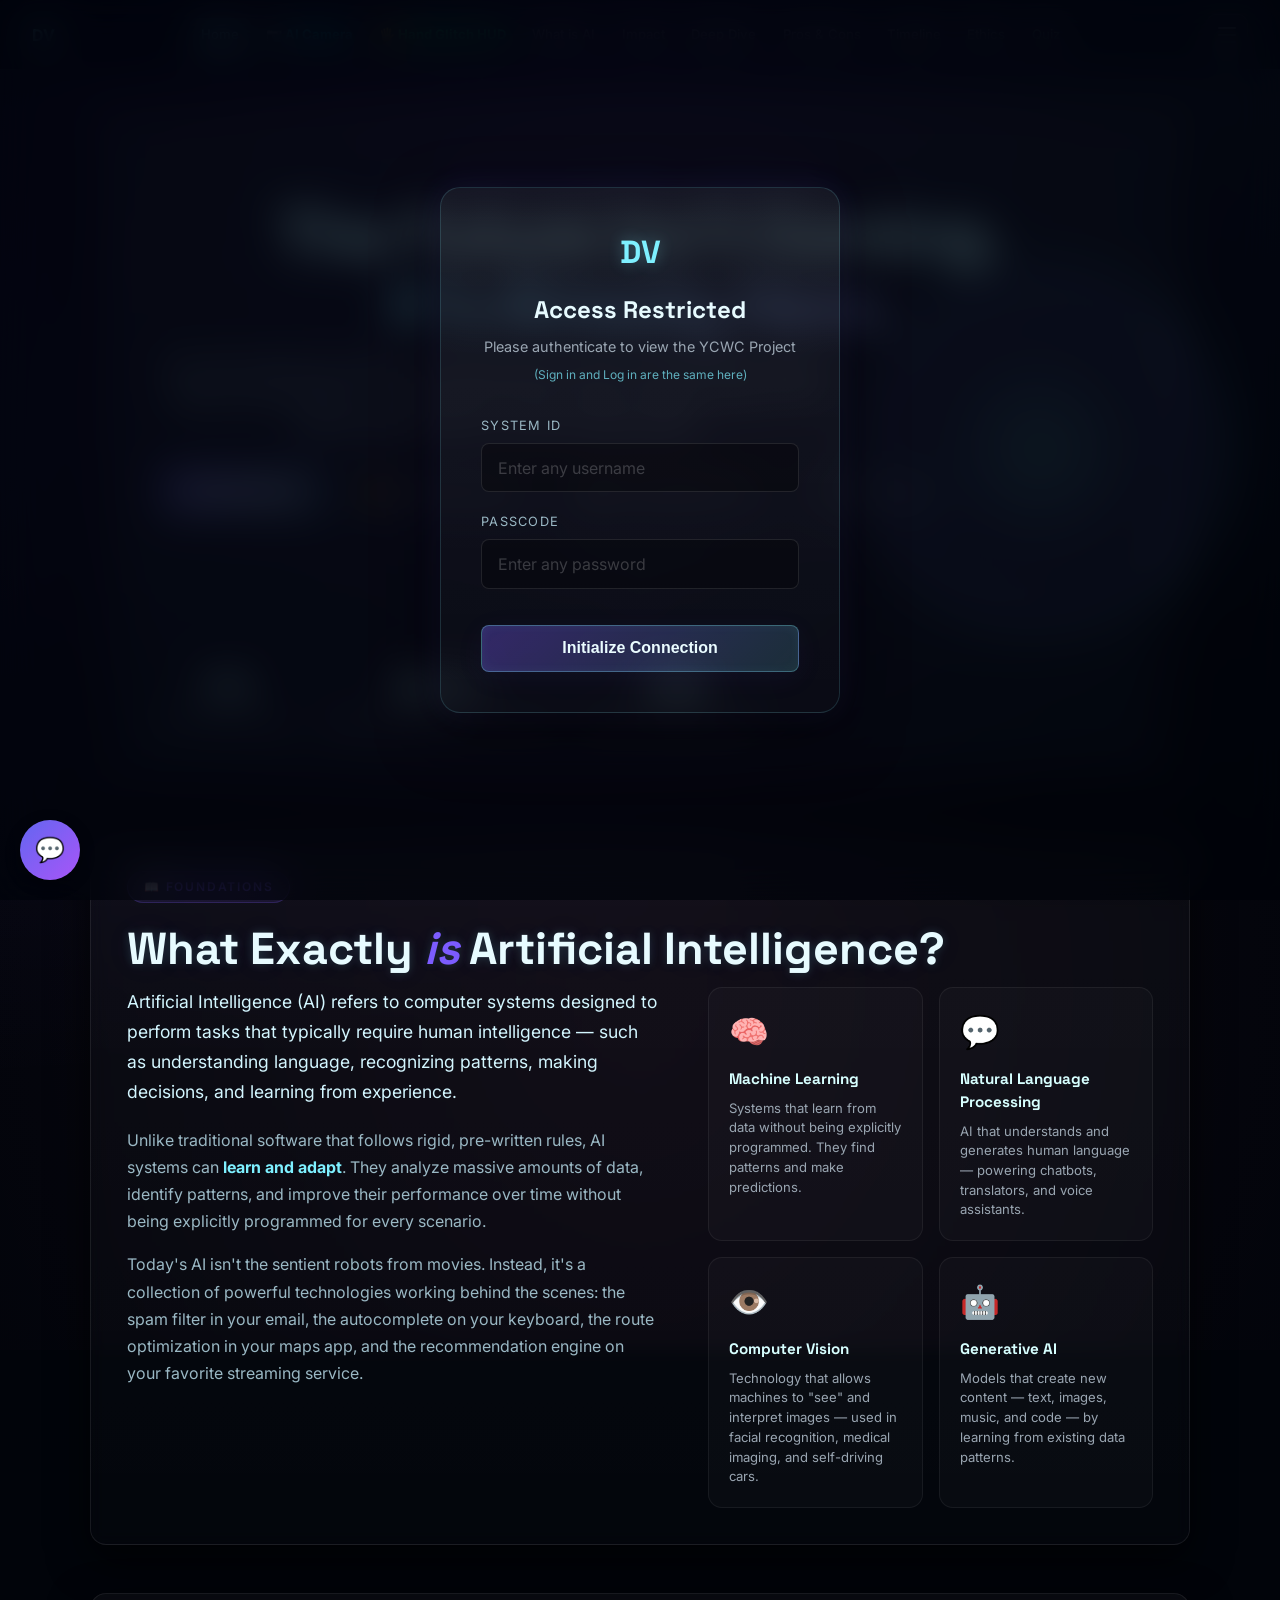
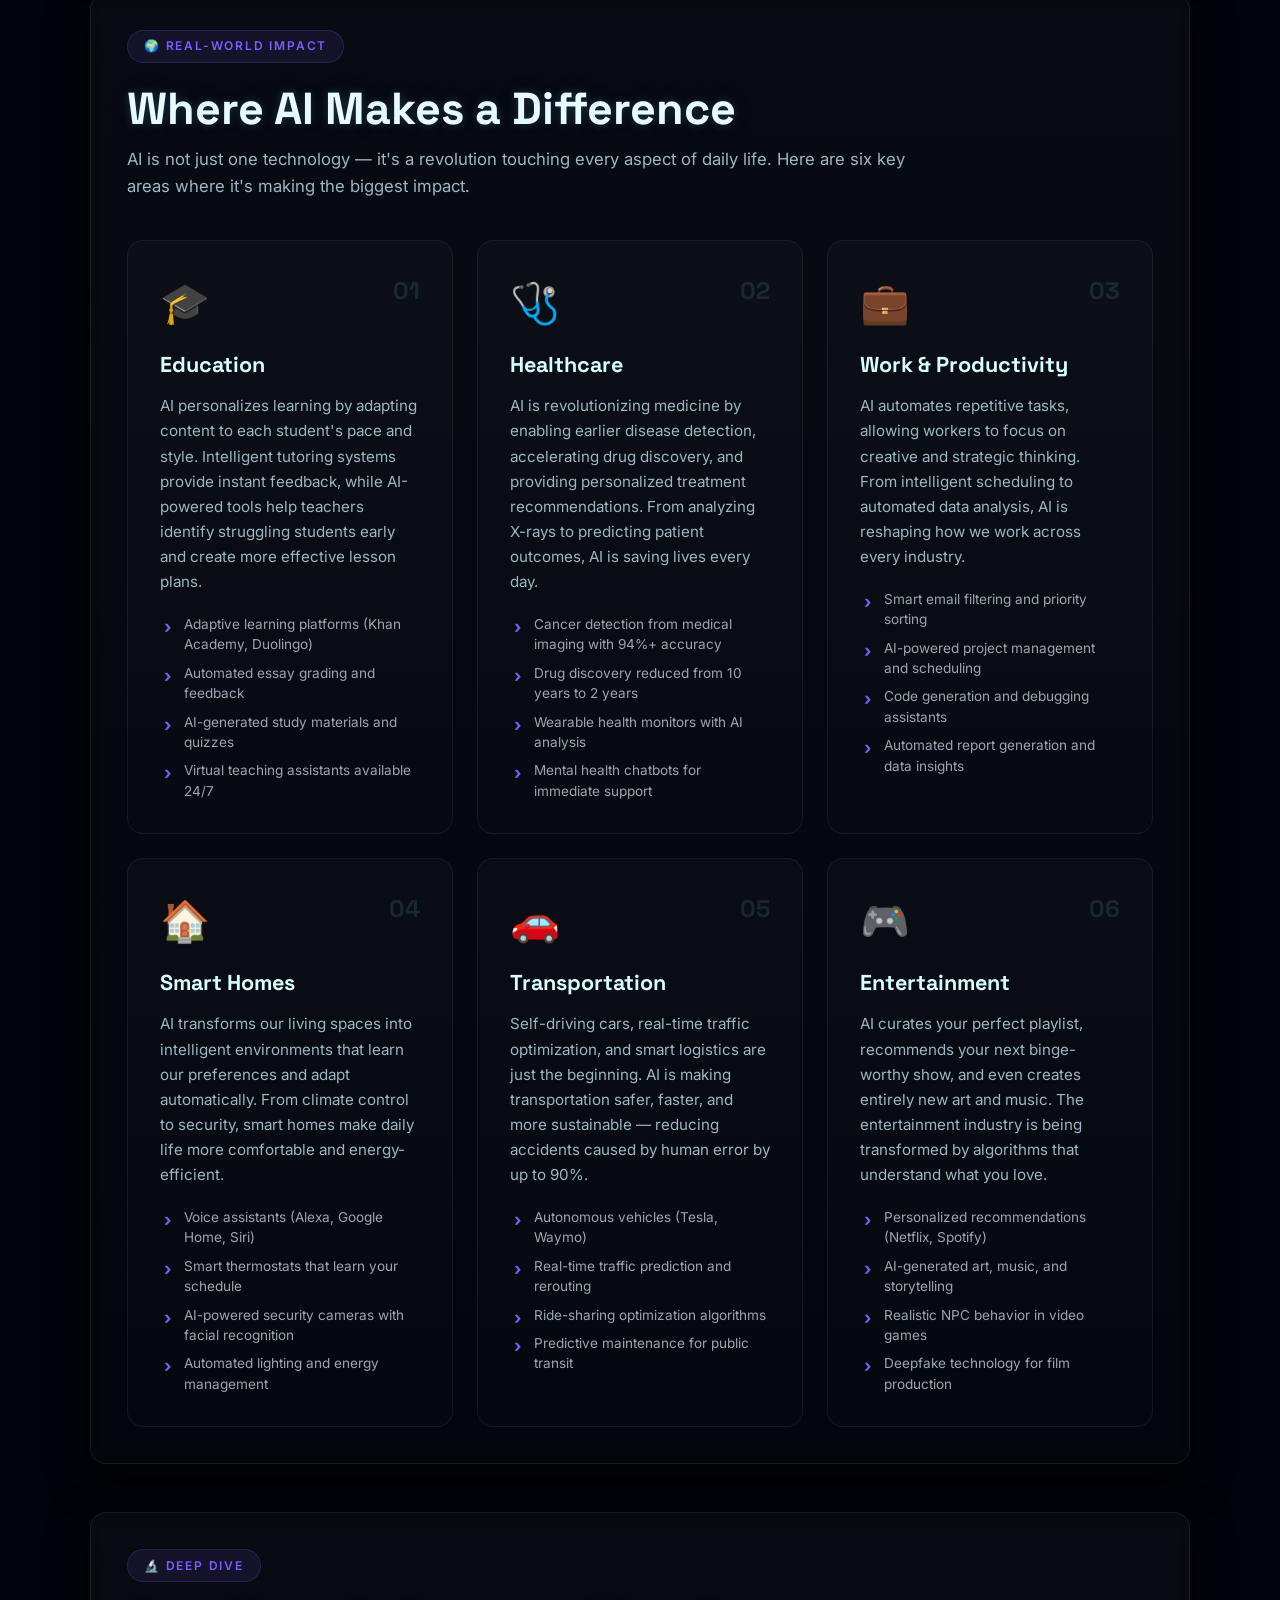
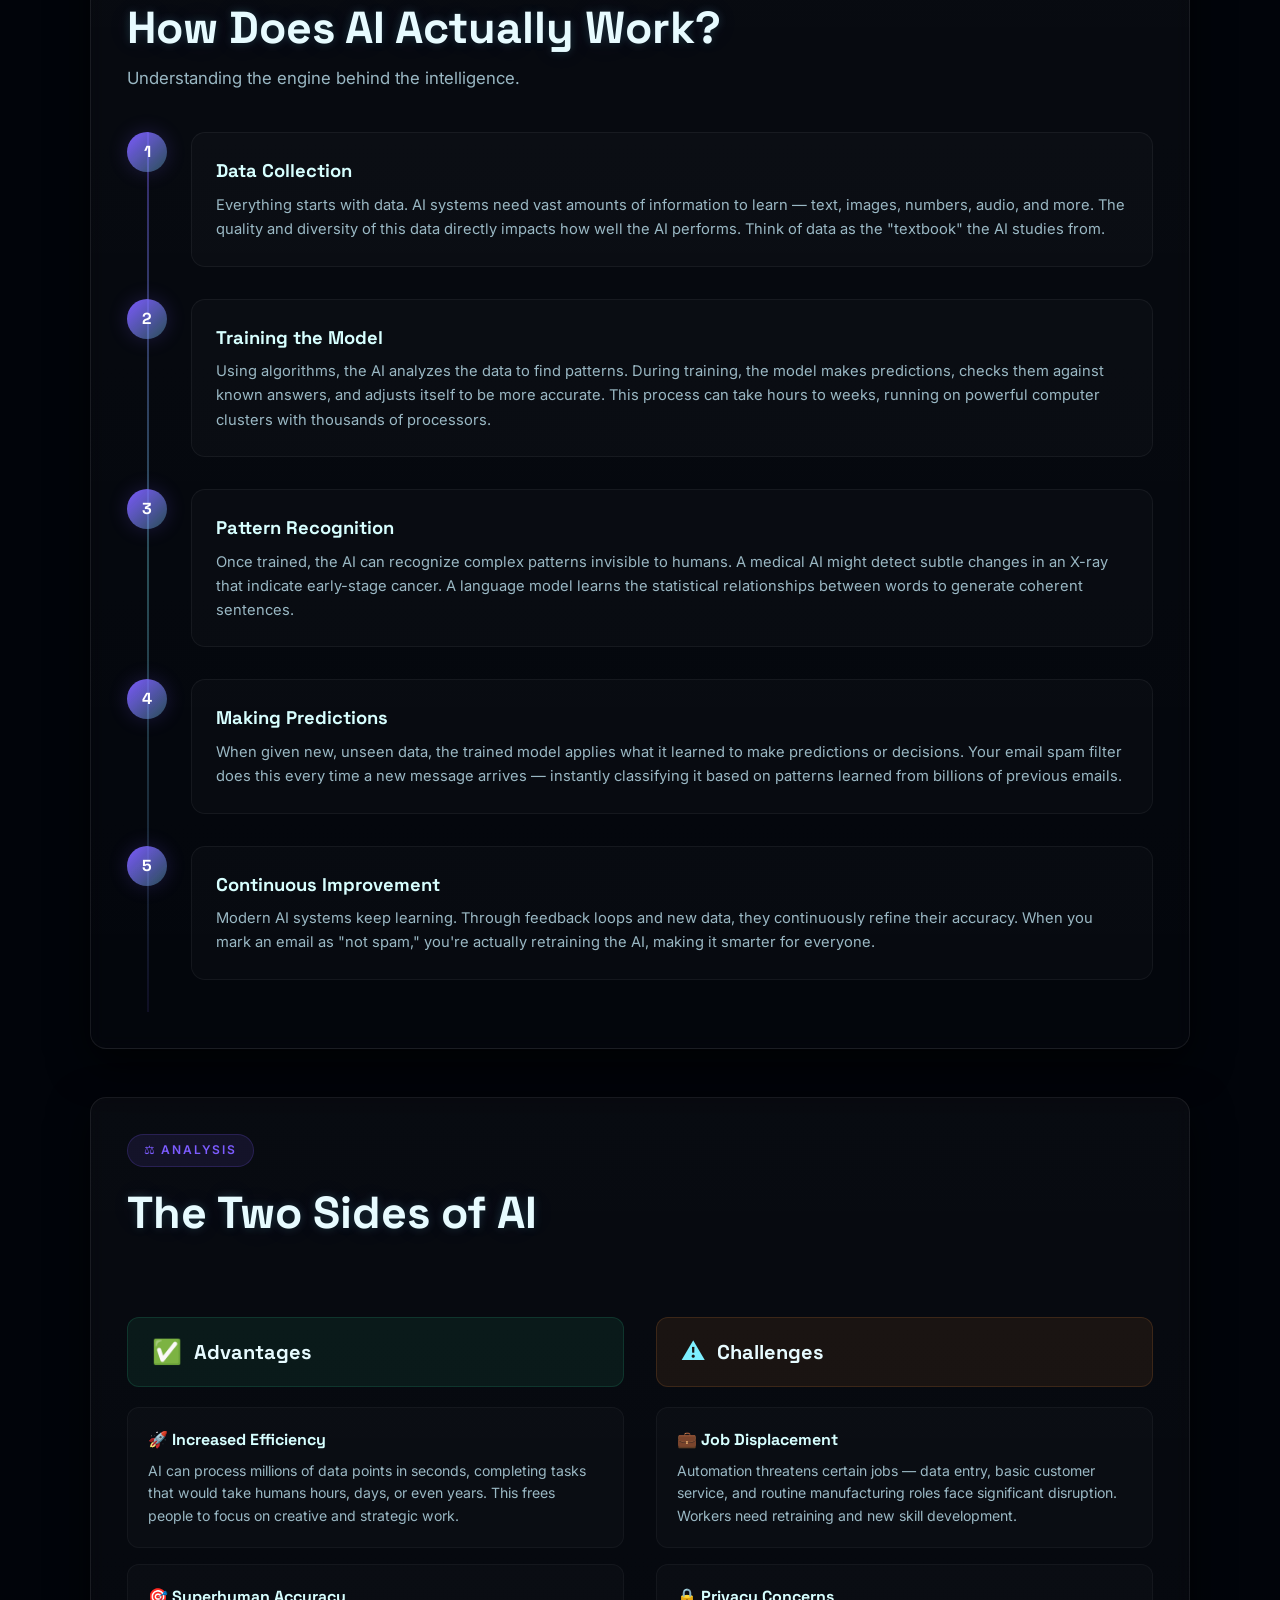
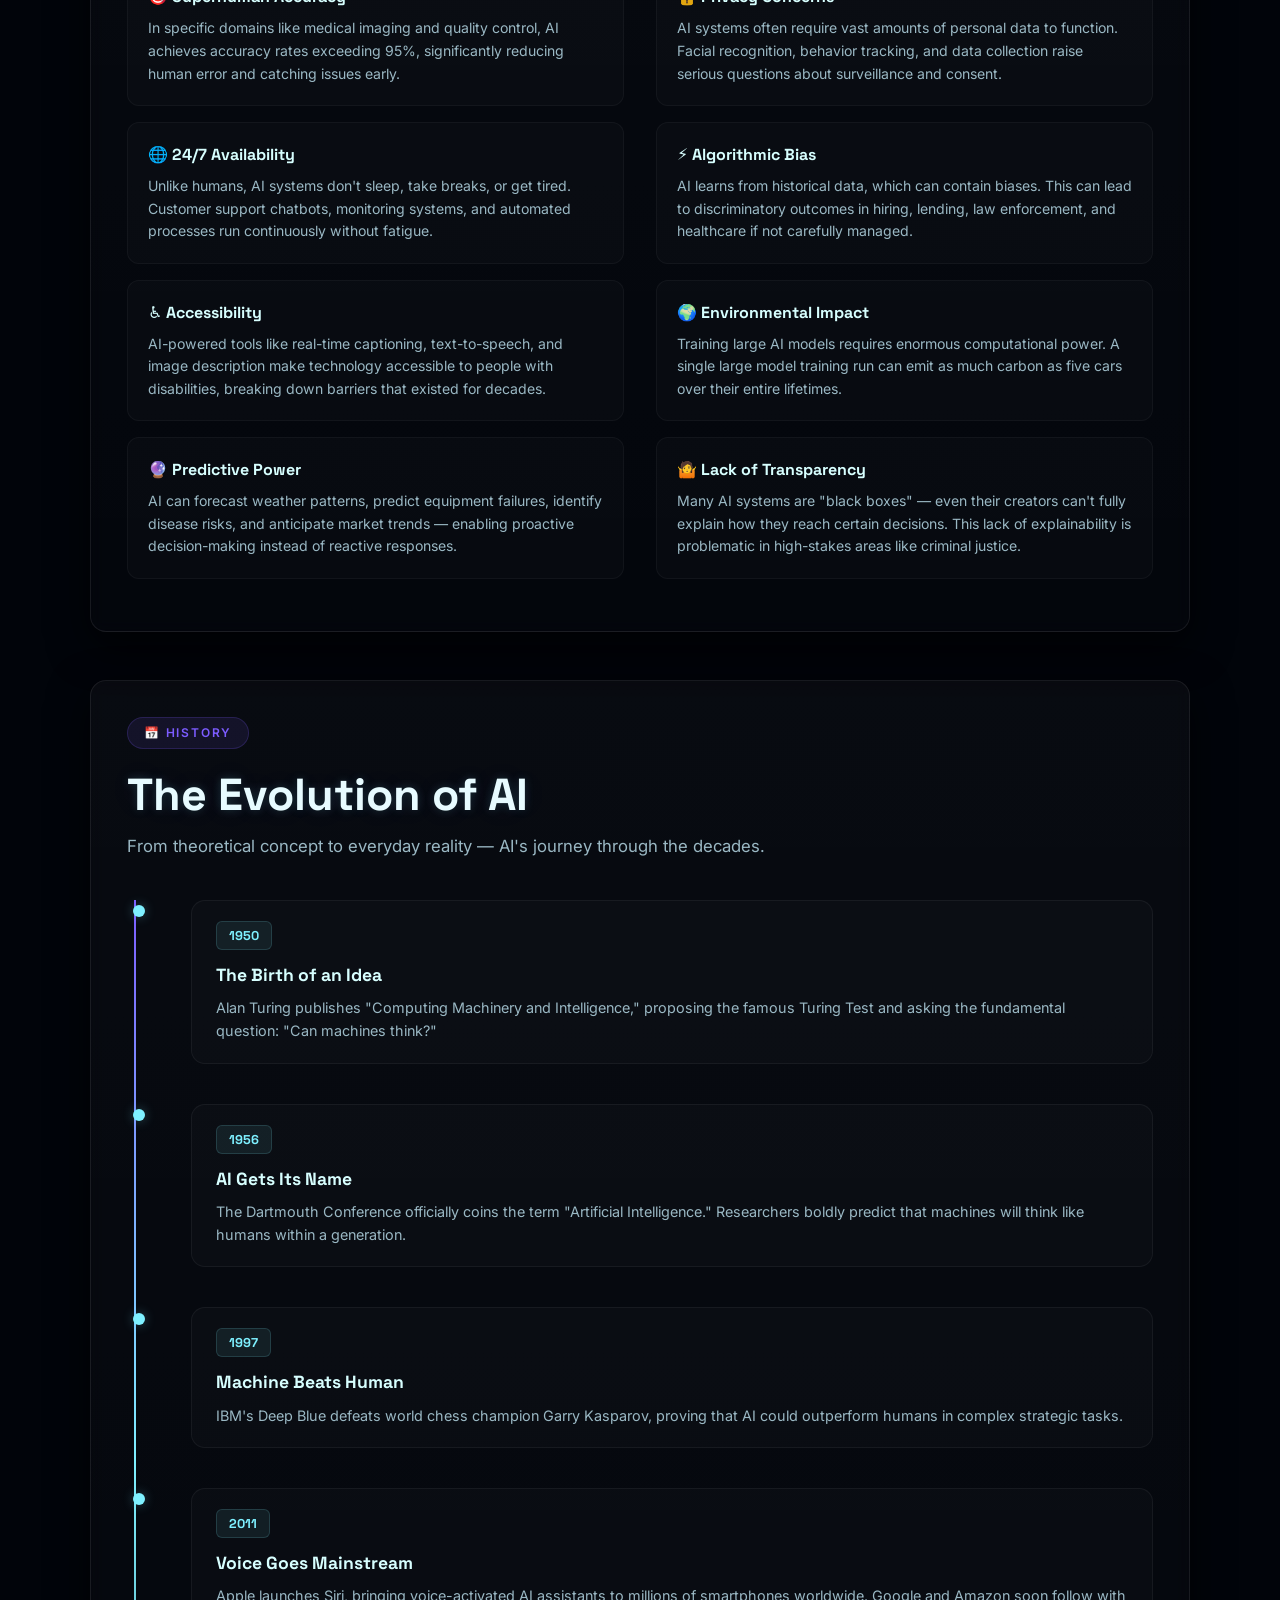
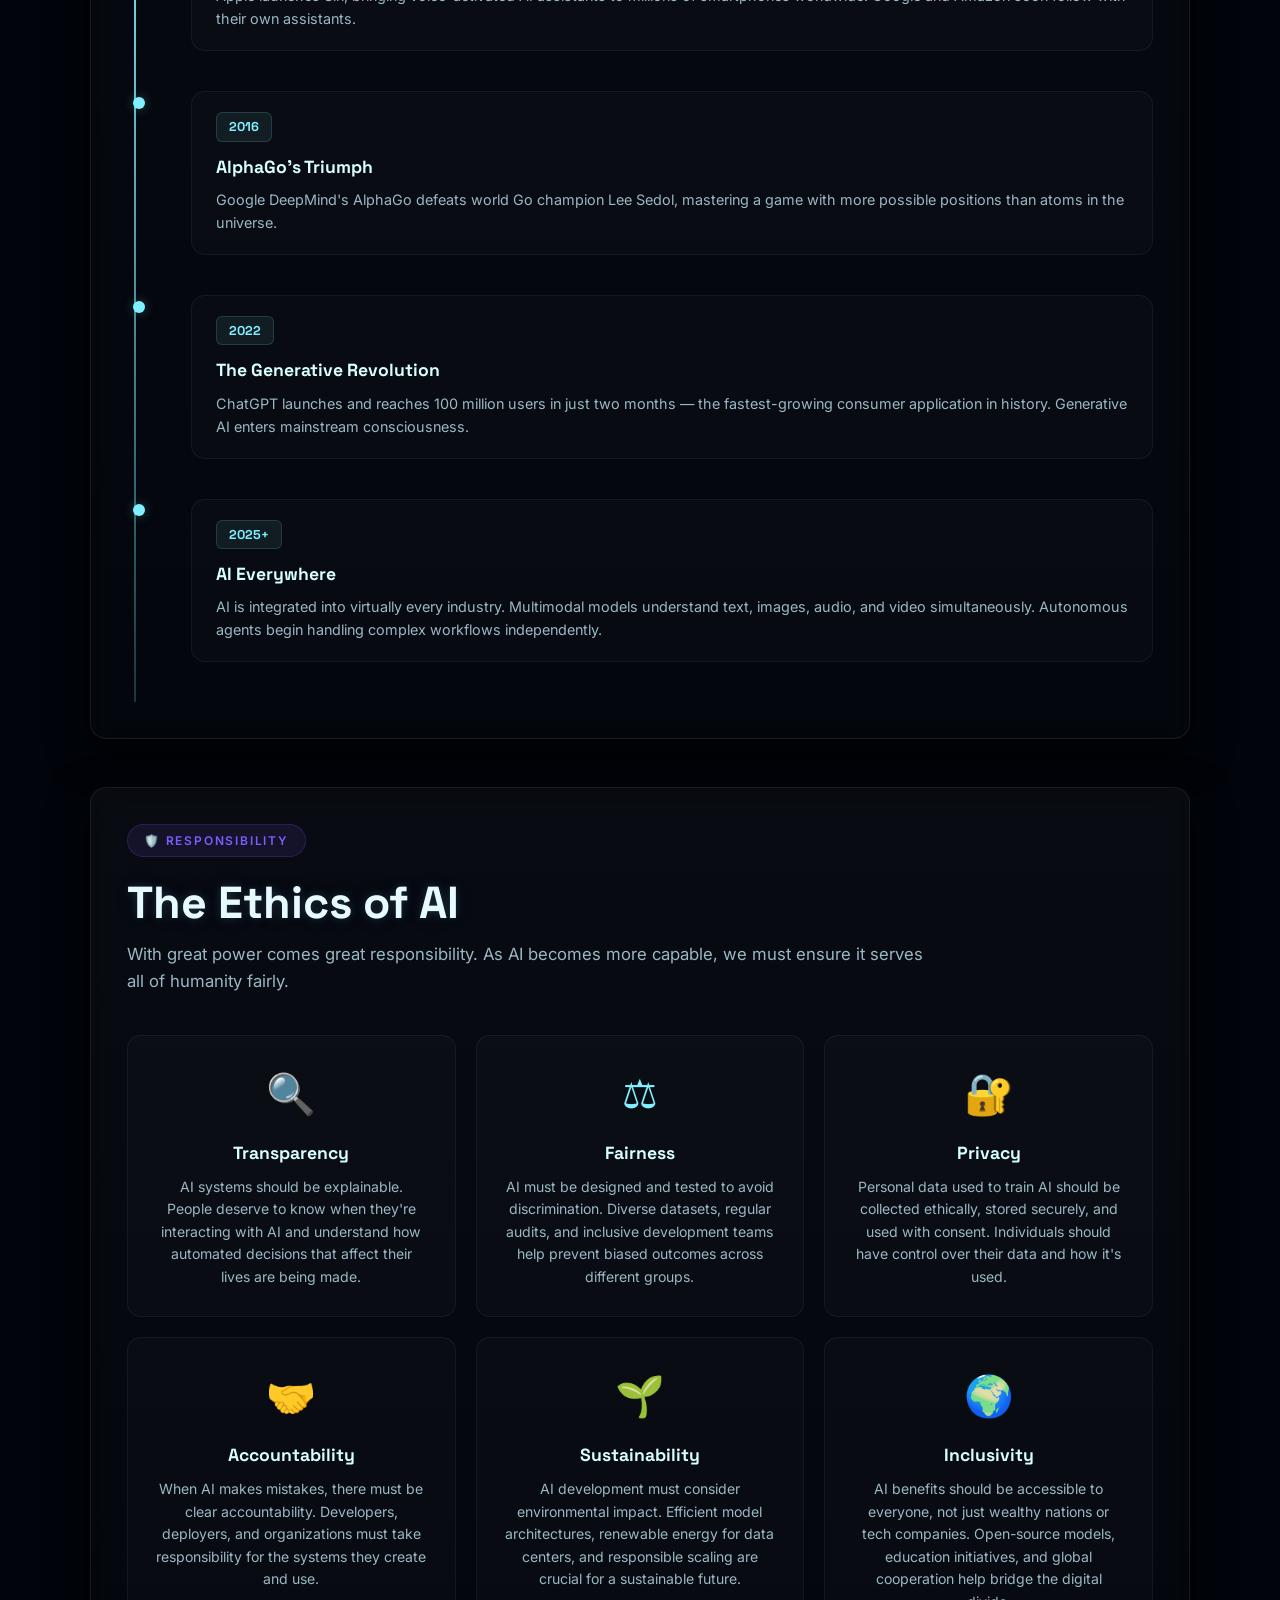
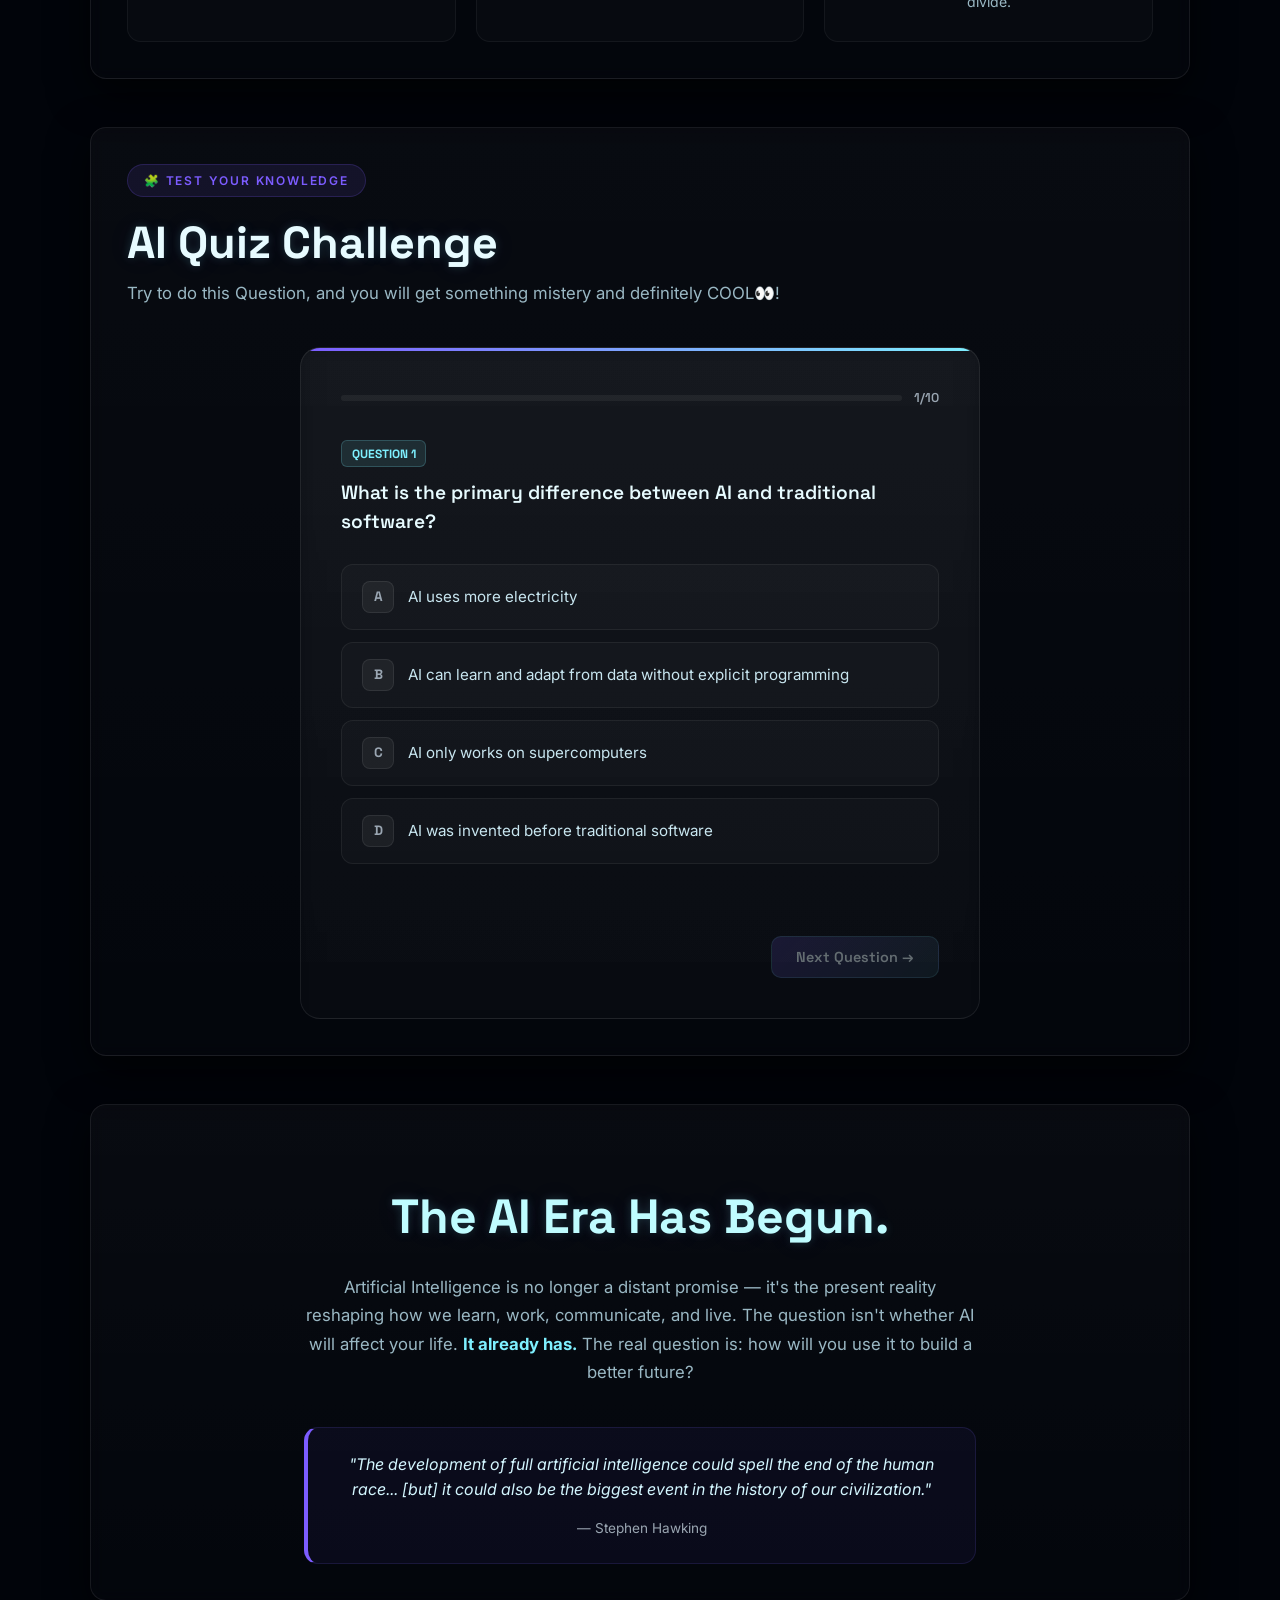
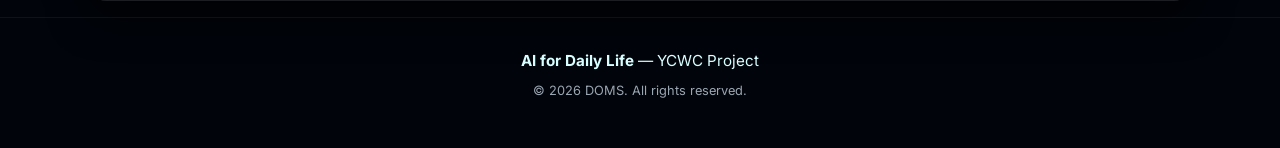
==== commit 7a021de0: "Add files via upload" ====
--- a/index.html
+++ b/index.html
@@ -62,6 +62,7 @@
   </div>
 
   <!-- ═══════ LOGIN GATE ═══════ -->
+
   <div id="login-overlay">
     <div class="login-card">
       <div class="login-header">
@@ -85,19 +86,14 @@
     </div>
   </div>
 
-  <!-- ═══════ TOP HEADER ═══════ -->
   <header class="header">
     <div style="display:flex;align-items:center;gap:0.65rem;" id="header-brand-area">
       <a class="brand" href="#" aria-label="YCWC home"><strong>DV</strong></a>
-      <button id="audio-fx-toggle-btn" class="header-action-btn" title="Toggle Sound FX">🔊 Sound: OFF</button>
-      <button id="cmd-palette-btn" class="header-action-btn cmd-btn" title="Search / Cmd Palette (Ctrl+K)">🔍 <span
-          class="cmd-text">Cmd</span> <kbd>Ctrl+K</kbd></button>
     </div>
     <nav class="header-nav" id="header-nav">
       <a href="#hero" class="nav-link active">Home</a>
-      <a href="camera.html" class="nav-link nav-highlight-blue">📷 AI Camera</a>
-      <a href="cyber_hand.html" class="nav-link nav-highlight-green">🖐️ Hand Glitch HUD</a>
-      <a href="#ai-sandbox" class="nav-link nav-highlight-purple">⚡ AI Sandbox</a>
+      <a href="camera.html" class="nav-link" style="color: #00f0ff; font-weight: 700;">📷 AI Camera</a>
+      <a href="cyber_hand.html" class="nav-link" style="color: #00ff88; font-weight: 700;">🖐️ Hand Glitch HUD</a>
       <a href="#what-is-ai" class="nav-link">What is AI</a>
       <a href="#impact-areas" class="nav-link">Impact</a>
       <a href="#deep-dive" class="nav-link">Deep Dive</a>
@@ -152,10 +148,6 @@
 
     <div class="sidebar-nav">
       <span class="sidebar-label">Sections</span>
-      <a href="#ai-sandbox" class="sidebar-link" onclick="hideSidebar()">
-        <span class="sidebar-link-icon">⚡</span>
-        <span>AI Model Sandbox</span>
-      </a>
       <a href="#what-is-ai" class="sidebar-link" onclick="hideSidebar()">
         <span class="sidebar-link-icon">📖</span>
         <span>What is AI</span>
@@ -198,196 +190,49 @@
     </div>
   </div>
 
+  <!-- penutup -->
+  <div id="penutup" class="hide"></div>
+
   <main>
 
     <!-- ═══════════ HERO SECTION ═══════════ -->
     <section id="hero" class="container hero-container">
-      <div class="hero card hero-split-grid animate" aria-labelledby="hero-title">
-        <div class="hero-left-content">
-          <div class="hero-status-pill">
-            <span class="status-dot-pulsing"></span>
-            <span>SYSTEM ONLINE — HYPER-AGENT v4.2</span>
-          </div>
-          <h1 id="hero-title" class="glow hero-headline">
-            The Future Isn't Coming.<br>
-            <span class="gradient-text">It's Already Here.</span>
-          </h1>
-          <p class="hero-copy">
-            From facial unlock to real-time neural language translation — AI is seamlessly woven into modern living.
-            Explore interactive model simulations, computer vision analyzers, and neural network architectures.
-          </p>
-
-          <!-- Quick Navigation Tags -->
-          <div class="hero-tag-pills">
-            <a href="#ai-sandbox" class="hero-tag-pill">⚡ Live Model Sandbox</a>
-            <a href="#neural-architecture" class="hero-tag-pill">🧠 Neural Arch Explorer</a>
-            <a href="camera.html" class="hero-tag-pill">📷 CyberCam AI</a>
-            <a href="cyber_hand.html" class="hero-tag-pill">🖐️ Hand Gesture HUD</a>
-          </div>
-
-          <div class="hero-actions">
-            <a class="btn btn-primary" href="#ai-sandbox">⚡ Launch AI Sandbox</a>
-            <a class="btn btn-ghost" href="cyber_hand.html"
-              style="border-color: rgba(0, 255, 136, 0.5); color: #00ff88;">🖐️ Hand Glitch HUD</a>
-            <a class="btn btn-ghost" href="camera.html" style="border-color: rgba(0, 240, 255, 0.4); color: #00f0ff;">📷
-              CyberCam</a>
-            <a class="btn btn-ghost" href="#what-is-ai">Explore Foundations</a>
-          </div>
-
-          <div class="hero-stats-row">
-            <div class="hero-stat">
-              <span class="hero-stat-number" data-count="77">77%</span>
-              <span class="hero-stat-label">of devices use AI</span>
-            </div>
-            <div class="hero-stat">
-              <span class="hero-stat-number" data-count="15.7">$15.7T</span>
-              <span class="hero-stat-label">projected GDP boost</span>
-            </div>
-            <div class="hero-stat">
-              <span class="hero-stat-number" data-count="97">97M</span>
-              <span class="hero-stat-label">new AI jobs by 2030</span>
-            </div>
-          </div>
-        </div>
-
-        <div class="hero-right-visual">
-          <div class="hero-visual-card">
-            <canvas id="hero-cyber-canvas"></canvas>
-            <div class="telemetry-overlay">
-              <div class="telemetry-badge"><span class="badge-dot green"></span> LOAD: 94.2% FLOPS</div>
-              <div class="telemetry-badge"><span class="badge-dot cyan"></span> SYNAPSES: 1.75T</div>
-              <div class="telemetry-badge"><span class="badge-dot purple"></span> INFERENCE: 12ms</div>
-            </div>
-            <div class="hero-canvas-label">NEURAL NETWORK ORB VISUALIZER</div>
-          </div>
-        </div>
-      </div>
-    </section>
-
-    <!-- ═══════════ AI PLAYGROUND / MODEL SANDBOX ═══════════ -->
-    <section id="ai-sandbox" class="container content-section">
-      <div class="section-badge">⚡ INTERACTIVE EXPERIMENT</div>
-      <h2 class="section-title glow">Live AI Model Sandbox</h2>
-      <p class="section-subtitle">Test real-time generative inference, neural computer vision, and sentiment vector
-        scoring directly in your browser.</p>
-
-      <div class="sandbox-container card">
-        <div class="sandbox-tab-bar">
-          <button class="sandbox-tab-btn active" data-tab="text">💬 Generative Text & Code</button>
-          <button class="sandbox-tab-btn" data-tab="vision">👁️ Vision Object Scanner</button>
-          <button class="sandbox-tab-btn" data-tab="sentiment">📊 Sentiment & Intent Vector</button>
-        </div>
-
-        <!-- PANE 1: Generative Text -->
-        <div class="sandbox-pane active" id="sandbox-pane-text">
-          <div class="sandbox-grid">
-            <div class="sandbox-controls-col">
-              <label class="sandbox-label">Quick Prompt Presets:</label>
-              <div class="sandbox-chips-row" id="sandbox-text-presets"></div>
-
-              <div class="sandbox-input-group">
-                <label for="sandbox-text-prompt" class="sandbox-label">Prompt Input:</label>
-                <textarea id="sandbox-text-prompt" class="sandbox-textarea"
-                  rows="3">Explain Quantum Superposition in simple terms for a 12-year-old student.</textarea>
-              </div>
-
-              <div class="sandbox-params-row">
-                <div class="param-item">
-                  <label>Temperature: <span id="sandbox-temp-val">0.70</span></label>
-                  <input type="range" id="sandbox-temp-slider" min="0.1" max="1.0" step="0.05" value="0.7">
-                </div>
-                <div class="param-item">
-                  <label>Model Target:</label>
-                  <select class="sandbox-select" id="sandbox-model-select">
-                    <option value="hyper-agent-4">HyperAgent-4 (Default)</option>
-                    <option value="claude-35">Claude 3.5 Sonnet</option>
-                    <option value="gpt-4o">GPT-4o Omnimodal</option>
-                  </select>
-                </div>
-              </div>
-
-              <button class="btn btn-primary sandbox-submit-btn" id="sandbox-generate-btn">
-                ⚡ Generate AI Response
-              </button>
-            </div>
-
-            <div class="sandbox-output-col">
-              <div class="sandbox-output-header">
-                <span>INFERENCE STREAM</span>
-                <div class="sandbox-metrics">
-                  <span>Tokens: <strong id="sandbox-token-count">0</strong></span>
-                  <span>Latency: <strong id="sandbox-latency-val">0ms</strong></span>
-                </div>
-              </div>
-              <div class="sandbox-output-box" id="sandbox-text-output">
-                Click "Generate AI Response" or pick a preset above to stream real-time AI response...
-              </div>
-            </div>
-          </div>
-        </div>
-
-        <!-- PANE 2: Vision Object Scanner -->
-        <div class="sandbox-pane" id="sandbox-pane-vision">
-          <div class="sandbox-grid vision-grid">
-            <div class="vision-preview-col">
-              <div class="vision-img-wrapper">
-                <img id="sandbox-vision-img" src="conceptual-image-hacker-on-matrix-260nw-239504647.webp"
-                  alt="AI Computer Vision Target">
-                <div id="sandbox-vision-boxes" class="vision-boxes-overlay"></div>
-              </div>
-              <div class="vision-selector-row" id="sandbox-vision-selector"></div>
-            </div>
-            <div class="vision-details-col">
-              <h4>Detected Bounding Objects</h4>
-              <p class="vision-sub-text">Neural Computer Vision model running real-time object classification & spatial
-                localization.</p>
-              <div class="vision-object-list" id="sandbox-vision-list"></div>
-            </div>
-          </div>
-        </div>
-
-        <!-- PANE 3: Sentiment & Intent Vector -->
-        <div class="sandbox-pane" id="sandbox-pane-sentiment">
-          <div class="sandbox-grid">
-            <div class="sentiment-input-col">
-              <label for="sandbox-sentiment-input" class="sandbox-label">Text to Analyze:</label>
-              <textarea id="sandbox-sentiment-input" class="sandbox-textarea"
-                rows="4">AI technology is fundamentally changing how we learn and create. It enables faster problem solving and unleashes human creativity!</textarea>
-              <button class="btn btn-primary sandbox-submit-btn" id="sandbox-sentiment-btn">
-                🔍 Analyze Sentiment & Intent
-              </button>
-            </div>
-            <div class="sentiment-output-col">
-              <h4>Sentiment Vector Metrics</h4>
-              <div class="sentiment-gauge-row">
-                <div class="gauge-item">
-                  <div class="gauge-label"><span>Positive Score</span><strong id="sent-pos-val">88%</strong></div>
-                  <div class="gauge-track">
-                    <div class="gauge-fill pos" id="sent-pos-bar" style="width: 88%"></div>
-                  </div>
-                </div>
-                <div class="gauge-item">
-                  <div class="gauge-label"><span>Neutral Score</span><strong id="sent-neu-val">10%</strong></div>
-                  <div class="gauge-track">
-                    <div class="gauge-fill neu" id="sent-neu-bar" style="width: 10%"></div>
-                  </div>
-                </div>
-                <div class="gauge-item">
-                  <div class="gauge-label"><span>Negative Score</span><strong id="sent-neg-val">2%</strong></div>
-                  <div class="gauge-track">
-                    <div class="gauge-fill neg" id="sent-neg-bar" style="width: 2%"></div>
-                  </div>
-                </div>
-              </div>
-
-              <div class="intent-tag-box">
-                <span class="intent-label">Extracted Intent:</span>
-                <span class="intent-chip" id="sent-intent-tag">Positive Enthusiasm / Educational</span>
-              </div>
-            </div>
-          </div>
-        </div>
-
+      <div class="hero card animate" aria-labelledby="hero-title">
+        <p class="eyebrow-label">ARTIFICIAL INTELLIGENCE × EVERYDAY LIFE</p>
+        <h1 id="hero-title" class="glow hero-headline">
+          The Future Isn't Coming.<br>
+          <span class="gradient-text">It's Already Here.</span>
+        </h1>
+        <p class="hero-copy">
+          From the moment you unlock your phone with your face to when a smart speaker reads you the weather — AI is
+          woven into every corner of modern living. It's not science fiction anymore. It's your morning routine.
+        </p>
+        <div class="hero-actions">
+          <a class="btn btn-primary" href="#what-is-ai">Start Exploring</a>
+          <a class="btn btn-ghost" href="cyber_hand.html" style="border-color: rgba(0, 255, 136, 0.5); color: #00ff88;">🖐️
+            Hand Glitch HUD</a>
+          <a class="btn btn-ghost" href="camera.html" style="border-color: rgba(0, 240, 255, 0.4); color: #00f0ff;">📷
+            AI CyberSelfie Cam</a>
+          <a class="btn btn-ghost" href="#impact-areas">See AI in Action</a>
+        </div>
+        <div class="scroll-indicator">
+          <span>Scroll to explore</span>
+          <div class="scroll-indicator-arrow"></div>
+        </div>
+        <div class="hero-stats-row">
+          <div class="hero-stat">
+            <span class="hero-stat-number" data-count="77">77%</span>
+            <span class="hero-stat-label">of devices use AI</span>
+          </div>
+          <div class="hero-stat">
+            <span class="hero-stat-number" data-count="15.7">$15.7T</span>
+            <span class="hero-stat-label">projected GDP boost by 2030</span>
+          </div>
+          <div class="hero-stat">
+            <span class="hero-stat-number" data-count="97">97M</span>
+            <span class="hero-stat-label">new jobs created by AI</span>
+          </div>
+        </div>
       </div>
     </section>
 
@@ -442,69 +287,16 @@
           </div>
         </div>
       </div>
-
-      <!-- ── Interactive Neural Architecture Diagram ── -->
-      <div id="neural-architecture" class="neural-arch-wrapper">
-        <div class="neural-arch-header">
-          <h3>🧠 Interactive Neural Architecture Flow</h3>
-          <p>Click any stage in the neural processing pipeline to inspect mathematical operations & metrics.</p>
-        </div>
-        <div class="neural-pipeline-grid">
-          <div class="neural-node-card active" data-node="input">
-            <div class="node-badge">STAGE 01</div>
-            <h4>Input Tokenizer</h4>
-            <p>Converts raw input into 4096-dim vector embeddings.</p>
-          </div>
-          <div class="neural-connector">➔</div>
-          <div class="neural-node-card" data-node="attention">
-            <div class="node-badge">STAGE 02</div>
-            <h4>Self-Attention</h4>
-            <p>Calculates Query, Key, Value positional weights.</p>
-          </div>
-          <div class="neural-connector">➔</div>
-          <div class="neural-node-card" data-node="feedforward">
-            <div class="node-badge">STAGE 03</div>
-            <h4>Feed-Forward (FFN)</h4>
-            <p>Non-linear feature extraction & tensor transformations.</p>
-          </div>
-          <div class="neural-connector">➔</div>
-          <div class="neural-node-card" data-node="output">
-            <div class="node-badge">STAGE 04</div>
-            <h4>Softmax Generator</h4>
-            <p>Predicts next token probabilities & generates response.</p>
-          </div>
-        </div>
-
-        <div class="neural-info-panel">
-          <div class="info-header">
-            <h4 id="neural-info-title">1. Input Tokenizer & Embedding</h4>
-            <span class="info-tag" id="neural-info-metric">Vocabulary Matrix: 128,000 Tokens</span>
-          </div>
-          <p id="neural-info-desc">Raw text or sensory data is converted into numerical vectors (tokens) in a
-            multi-dimensional space (e.g. 4096 dimensions).</p>
-          <div class="formula-box">
-            <code>FORMULA: <span id="neural-info-formula">E = Tokenizer(x) W_embed</span></code>
-          </div>
-        </div>
-      </div>
     </section>
 
     <!-- ═══════════ IMPACT AREAS ═══════════ -->
     <section id="impact-areas" class="container content-section">
-      <div class="impact-section-header">
-        <div>
-          <div class="section-badge">🌍 REAL-WORLD IMPACT</div>
-          <h2 class="section-title glow">Where AI Makes a Difference</h2>
-          <p class="section-subtitle">AI is not just one technology — it's a revolution touching every aspect of daily
-            life.</p>
-        </div>
-        <div class="impact-view-controls">
-          <button class="impact-view-btn active" data-view="grid">Grid View</button>
-          <button class="impact-view-btn" data-view="comparison">Before vs AI View</button>
-        </div>
-      </div>
-
-      <div class="impact-grid" id="impact-grid-view">
+      <div class="section-badge">🌍 REAL-WORLD IMPACT</div>
+      <h2 class="section-title glow">Where AI Makes a Difference</h2>
+      <p class="section-subtitle">AI is not just one technology — it's a revolution touching every aspect of daily life.
+        Here are six key areas where it's making the biggest impact.</p>
+
+      <div class="impact-grid">
 
         <div class="impact-card" id="impact-education">
           <div class="impact-card-header">
@@ -513,7 +305,8 @@
           </div>
           <h3>Education</h3>
           <p>AI personalizes learning by adapting content to each student's pace and style. Intelligent tutoring systems
-            provide instant feedback, while AI-powered tools help teachers identify struggling students early.</p>
+            provide instant feedback, while AI-powered tools help teachers identify struggling students early and create
+            more effective lesson plans.</p>
           <ul class="impact-examples">
             <li>Adaptive learning platforms (Khan Academy, Duolingo)</li>
             <li>Automated essay grading and feedback</li>
@@ -529,7 +322,8 @@
           </div>
           <h3>Healthcare</h3>
           <p>AI is revolutionizing medicine by enabling earlier disease detection, accelerating drug discovery, and
-            providing personalized treatment recommendations.</p>
+            providing personalized treatment recommendations. From analyzing X-rays to predicting patient outcomes, AI
+            is saving lives every day.</p>
           <ul class="impact-examples">
             <li>Cancer detection from medical imaging with 94%+ accuracy</li>
             <li>Drug discovery reduced from 10 years to 2 years</li>
@@ -545,7 +339,7 @@
           </div>
           <h3>Work & Productivity</h3>
           <p>AI automates repetitive tasks, allowing workers to focus on creative and strategic thinking. From
-            intelligent scheduling to automated data analysis.</p>
+            intelligent scheduling to automated data analysis, AI is reshaping how we work across every industry.</p>
           <ul class="impact-examples">
             <li>Smart email filtering and priority sorting</li>
             <li>AI-powered project management and scheduling</li>
@@ -561,7 +355,8 @@
           </div>
           <h3>Smart Homes</h3>
           <p>AI transforms our living spaces into intelligent environments that learn our preferences and adapt
-            automatically. From climate control to security.</p>
+            automatically. From climate control to security, smart homes make daily life more comfortable and
+            energy-efficient.</p>
           <ul class="impact-examples">
             <li>Voice assistants (Alexa, Google Home, Siri)</li>
             <li>Smart thermostats that learn your schedule</li>
@@ -576,8 +371,9 @@
             <span class="impact-number">05</span>
           </div>
           <h3>Transportation</h3>
-          <p>Self-driving cars, real-time traffic optimization, and smart logistics are making transportation safer,
-            faster, and more sustainable.</p>
+          <p>Self-driving cars, real-time traffic optimization, and smart logistics are just the beginning. AI is making
+            transportation safer, faster, and more sustainable — reducing accidents caused by human error by up to 90%.
+          </p>
           <ul class="impact-examples">
             <li>Autonomous vehicles (Tesla, Waymo)</li>
             <li>Real-time traffic prediction and rerouting</li>
@@ -593,7 +389,7 @@
           </div>
           <h3>Entertainment</h3>
           <p>AI curates your perfect playlist, recommends your next binge-worthy show, and even creates entirely new art
-            and music.</p>
+            and music. The entertainment industry is being transformed by algorithms that understand what you love.</p>
           <ul class="impact-examples">
             <li>Personalized recommendations (Netflix, Spotify)</li>
             <li>AI-generated art, music, and storytelling</li>
@@ -603,49 +399,6 @@
         </div>
 
       </div>
-
-      <!-- Before vs AI Comparison View -->
-      <div class="impact-comparison-grid" id="impact-comparison-view" style="display: none;">
-        <div class="comp-card">
-          <div class="comp-header"><span class="comp-icon">🩺</span> Healthcare Diagnosis</div>
-          <div class="comp-side-by-side">
-            <div class="comp-box trad">
-              <span class="comp-tag">TRADITIONAL METHOD</span>
-              <p>Manual radiologist scan review: 2 - 3 Days</p>
-              <div class="comp-bar">
-                <div class="comp-bar-fill trad" style="width: 30%"></div>
-              </div>
-            </div>
-            <div class="comp-box ai">
-              <span class="comp-tag ai">AI AUGMENTED</span>
-              <p>Neural MRI Scan Analysis: 12 Seconds (98.6% Acc)</p>
-              <div class="comp-bar">
-                <div class="comp-bar-fill ai" style="width: 98%"></div>
-              </div>
-            </div>
-          </div>
-        </div>
-
-        <div class="comp-card">
-          <div class="comp-header"><span class="comp-icon">💼</span> Software Engineering</div>
-          <div class="comp-side-by-side">
-            <div class="comp-box trad">
-              <span class="comp-tag">TRADITIONAL METHOD</span>
-              <p>Manual bug diagnosis & boilerplate: 4 Hours</p>
-              <div class="comp-bar">
-                <div class="comp-bar-fill trad" style="width: 25%"></div>
-              </div>
-            </div>
-            <div class="comp-box ai">
-              <span class="comp-tag ai">AI AUGMENTED</span>
-              <p>AI Copilot Code Generation: 45 Seconds</p>
-              <div class="comp-bar">
-                <div class="comp-bar-fill ai" style="width: 92%"></div>
-              </div>
-            </div>
-          </div>
-        </div>
-      </div>
     </section>
 
     <!-- ═══════════ DEEP DIVE: HOW AI WORKS ═══════════ -->
@@ -660,7 +413,8 @@
           <div class="step-content">
             <h3>Data Collection</h3>
             <p>Everything starts with data. AI systems need vast amounts of information to learn — text, images,
-              numbers, audio, and more. Think of data as the "textbook" the AI studies from.</p>
+              numbers, audio, and more. The quality and diversity of this data directly impacts how well the AI
+              performs. Think of data as the "textbook" the AI studies from.</p>
           </div>
         </div>
 
@@ -668,8 +422,9 @@
           <div class="step-number">2</div>
           <div class="step-content">
             <h3>Training the Model</h3>
-            <p>Using algorithms, the AI analyzes data to find patterns. During training, the model makes predictions,
-              checks them against known answers, and adjusts itself to be more accurate.</p>
+            <p>Using algorithms, the AI analyzes the data to find patterns. During training, the model makes
+              predictions, checks them against known answers, and adjusts itself to be more accurate. This process can
+              take hours to weeks, running on powerful computer clusters with thousands of processors.</p>
           </div>
         </div>
 
@@ -678,7 +433,8 @@
           <div class="step-content">
             <h3>Pattern Recognition</h3>
             <p>Once trained, the AI can recognize complex patterns invisible to humans. A medical AI might detect subtle
-              changes in an X-ray indicating early-stage illness.</p>
+              changes in an X-ray that indicate early-stage cancer. A language model learns the statistical
+              relationships between words to generate coherent sentences.</p>
           </div>
         </div>
 
@@ -686,8 +442,9 @@
           <div class="step-number">4</div>
           <div class="step-content">
             <h3>Making Predictions</h3>
-            <p>When given new data, the trained model applies what it learned to make predictions or decisions.
-              Your email spam filter does this instantly for every new message.</p>
+            <p>When given new, unseen data, the trained model applies what it learned to make predictions or decisions.
+              Your email spam filter does this every time a new message arrives — instantly classifying it based on
+              patterns learned from billions of previous emails.</p>
           </div>
         </div>
 
@@ -695,8 +452,9 @@
           <div class="step-number">5</div>
           <div class="step-content">
             <h3>Continuous Improvement</h3>
-            <p>Modern AI systems keep learning through feedback loops and new data, continuously refining their accuracy
-              over time.</p>
+            <p>Modern AI systems keep learning. Through feedback loops and new data, they continuously refine their
+              accuracy. When you mark an email as "not spam," you're actually retraining the AI, making it smarter for
+              everyone.</p>
           </div>
         </div>
       </div>
@@ -717,26 +475,28 @@
           </div>
           <div class="pros-cons-item">
             <h4>🚀 Increased Efficiency</h4>
-            <p>AI can process millions of data points in seconds, completing tasks that would take humans hours or days.
-            </p>
+            <p>AI can process millions of data points in seconds, completing tasks that would take humans hours, days,
+              or even years. This frees people to focus on creative and strategic work.</p>
           </div>
           <div class="pros-cons-item">
             <h4>🎯 Superhuman Accuracy</h4>
-            <p>In medical imaging and quality control, AI achieves accuracy rates exceeding 95%, catching issues early.
-            </p>
+            <p>In specific domains like medical imaging and quality control, AI achieves accuracy rates exceeding 95%,
+              significantly reducing human error and catching issues early.</p>
           </div>
           <div class="pros-cons-item">
             <h4>🌐 24/7 Availability</h4>
-            <p>AI systems don't sleep or get tired. Support chatbots and monitoring systems run continuously.</p>
+            <p>Unlike humans, AI systems don't sleep, take breaks, or get tired. Customer support chatbots, monitoring
+              systems, and automated processes run continuously without fatigue.</p>
           </div>
           <div class="pros-cons-item">
             <h4>♿ Accessibility</h4>
-            <p>Real-time captioning, text-to-speech, and image description make technology accessible to everyone.</p>
+            <p>AI-powered tools like real-time captioning, text-to-speech, and image description make technology
+              accessible to people with disabilities, breaking down barriers that existed for decades.</p>
           </div>
           <div class="pros-cons-item">
             <h4>🔮 Predictive Power</h4>
-            <p>AI forecasts weather patterns, equipment failures, and market trends to enable proactive decision-making.
-            </p>
+            <p>AI can forecast weather patterns, predict equipment failures, identify disease risks, and anticipate
+              market trends — enabling proactive decision-making instead of reactive responses.</p>
           </div>
         </div>
 
@@ -747,23 +507,28 @@
           </div>
           <div class="pros-cons-item">
             <h4>💼 Job Displacement</h4>
-            <p>Automation threatens certain routine roles, requiring workforce retraining and skill development.</p>
+            <p>Automation threatens certain jobs — data entry, basic customer service, and routine manufacturing roles
+              face significant disruption. Workers need retraining and new skill development.</p>
           </div>
           <div class="pros-cons-item">
             <h4>🔒 Privacy Concerns</h4>
-            <p>AI systems require personal data to function, raising questions about surveillance and consent.</p>
+            <p>AI systems often require vast amounts of personal data to function. Facial recognition, behavior
+              tracking, and data collection raise serious questions about surveillance and consent.</p>
           </div>
           <div class="pros-cons-item">
             <h4>⚡ Algorithmic Bias</h4>
-            <p>Historical data biases can lead to discriminatory outcomes if not actively audited and managed.</p>
+            <p>AI learns from historical data, which can contain biases. This can lead to discriminatory outcomes in
+              hiring, lending, law enforcement, and healthcare if not carefully managed.</p>
           </div>
           <div class="pros-cons-item">
             <h4>🌍 Environmental Impact</h4>
-            <p>Training large models requires massive computational power and energy consumption.</p>
+            <p>Training large AI models requires enormous computational power. A single large model training run can
+              emit as much carbon as five cars over their entire lifetimes.</p>
           </div>
           <div class="pros-cons-item">
             <h4>🤷 Lack of Transparency</h4>
-            <p>Black-box models make it challenging to explain exact decision pathways in critical scenarios.</p>
+            <p>Many AI systems are "black boxes" — even their creators can't fully explain how they reach certain
+              decisions. This lack of explainability is problematic in high-stakes areas like criminal justice.</p>
           </div>
         </div>
       </div>
@@ -771,76 +536,72 @@
 
     <!-- ═══════════ TIMELINE ═══════════ -->
     <section id="timeline" class="container content-section">
-      <div class="section-header-flex">
-        <div>
-          <div class="section-badge">📅 HISTORY</div>
-          <h2 class="section-title glow">The Evolution of AI</h2>
-          <p class="section-subtitle">From theoretical concept to everyday reality — AI's journey through the decades.
-          </p>
-        </div>
-        <div class="timeline-filter-row">
-          <button class="timeline-filter-btn active" data-era="all">All Eras</button>
-          <button class="timeline-filter-btn" data-era="foundations">Foundations (1950s-1980s)</button>
-          <button class="timeline-filter-btn" data-era="milestones">Milestones (1990s-2010s)</button>
-          <button class="timeline-filter-btn" data-era="generative">Generative Era (2022+)</button>
-        </div>
-      </div>
+      <div class="section-badge">📅 HISTORY</div>
+      <h2 class="section-title glow">The Evolution of AI</h2>
+      <p class="section-subtitle">From theoretical concept to everyday reality — AI's journey through the decades.</p>
 
       <div class="timeline">
-        <div class="timeline-item" data-era="foundations">
+        <div class="timeline-item">
           <div class="timeline-marker"></div>
           <div class="timeline-content">
             <span class="timeline-year">1950</span>
             <h4>The Birth of an Idea</h4>
-            <p>Alan Turing publishes "Computing Machinery and Intelligence," proposing the Turing Test.</p>
-          </div>
-        </div>
-        <div class="timeline-item" data-era="foundations">
+            <p>Alan Turing publishes "Computing Machinery and Intelligence," proposing the famous Turing Test and asking
+              the fundamental question: "Can machines think?"</p>
+          </div>
+        </div>
+        <div class="timeline-item">
           <div class="timeline-marker"></div>
           <div class="timeline-content">
             <span class="timeline-year">1956</span>
             <h4>AI Gets Its Name</h4>
-            <p>The Dartmouth Conference officially coins the term "Artificial Intelligence."</p>
-          </div>
-        </div>
-        <div class="timeline-item" data-era="milestones">
+            <p>The Dartmouth Conference officially coins the term "Artificial Intelligence." Researchers boldly predict
+              that machines will think like humans within a generation.</p>
+          </div>
+        </div>
+        <div class="timeline-item">
           <div class="timeline-marker"></div>
           <div class="timeline-content">
             <span class="timeline-year">1997</span>
             <h4>Machine Beats Human</h4>
-            <p>IBM's Deep Blue defeats world chess champion Garry Kasparov.</p>
-          </div>
-        </div>
-        <div class="timeline-item" data-era="milestones">
+            <p>IBM's Deep Blue defeats world chess champion Garry Kasparov, proving that AI could outperform humans in
+              complex strategic tasks.</p>
+          </div>
+        </div>
+        <div class="timeline-item">
           <div class="timeline-marker"></div>
           <div class="timeline-content">
             <span class="timeline-year">2011</span>
             <h4>Voice Goes Mainstream</h4>
-            <p>Apple launches Siri, bringing voice-activated AI assistants to smartphones worldwide.</p>
-          </div>
-        </div>
-        <div class="timeline-item" data-era="milestones">
+            <p>Apple launches Siri, bringing voice-activated AI assistants to millions of smartphones worldwide. Google
+              and Amazon soon follow with their own assistants.</p>
+          </div>
+        </div>
+        <div class="timeline-item">
           <div class="timeline-marker"></div>
           <div class="timeline-content">
             <span class="timeline-year">2016</span>
             <h4>AlphaGo's Triumph</h4>
-            <p>Google DeepMind's AlphaGo defeats world Go champion Lee Sedol.</p>
-          </div>
-        </div>
-        <div class="timeline-item" data-era="generative">
+            <p>Google DeepMind's AlphaGo defeats world Go champion Lee Sedol, mastering a game with more possible
+              positions than atoms in the universe.</p>
+          </div>
+        </div>
+        <div class="timeline-item">
           <div class="timeline-marker"></div>
           <div class="timeline-content">
             <span class="timeline-year">2022</span>
             <h4>The Generative Revolution</h4>
-            <p>ChatGPT launches and reaches 100 million users in just two months.</p>
-          </div>
-        </div>
-        <div class="timeline-item" data-era="generative">
+            <p>ChatGPT launches and reaches 100 million users in just two months — the fastest-growing consumer
+              application in history. Generative AI enters mainstream consciousness.</p>
+          </div>
+        </div>
+        <div class="timeline-item">
           <div class="timeline-marker"></div>
           <div class="timeline-content">
             <span class="timeline-year">2025+</span>
             <h4>AI Everywhere</h4>
-            <p>Multimodal models understand text, images, audio, and video simultaneously in real time.</p>
+            <p>AI is integrated into virtually every industry. Multimodal models understand text, images, audio, and
+              video simultaneously. Autonomous agents begin handling complex workflows independently.</p>
           </div>
         </div>
       </div>
@@ -848,61 +609,50 @@
 
     <!-- ═══════════ ETHICS ═══════════ -->
     <section id="ethics" class="container content-section">
-      <div class="section-header-flex">
-        <div>
-          <div class="section-badge">🛡️ RESPONSIBILITY</div>
-          <h2 class="section-title glow">The Ethics of AI</h2>
-          <p class="section-subtitle">With great power comes great responsibility. Ensuring AI serves humanity fairly.
-          </p>
-        </div>
-        <div class="ethics-filter-row">
-          <button class="ethics-filter-btn active" data-filter="all">All Principles</button>
-          <button class="ethics-filter-btn" data-filter="privacy">Privacy & Data</button>
-          <button class="ethics-filter-btn" data-filter="fairness">Fairness & Bias</button>
-          <button class="ethics-filter-btn" data-filter="safety">Safety & Governance</button>
-        </div>
-      </div>
+      <div class="section-badge">🛡️ RESPONSIBILITY</div>
+      <h2 class="section-title glow">The Ethics of AI</h2>
+      <p class="section-subtitle">With great power comes great responsibility. As AI becomes more capable, we must
+        ensure it serves all of humanity fairly.</p>
 
       <div class="ethics-grid">
-        <div class="ethics-card" data-category="safety">
+        <div class="ethics-card">
           <div class="ethics-icon">🔍</div>
           <h4>Transparency</h4>
           <p>AI systems should be explainable. People deserve to know when they're interacting with AI and understand
-            automated decisions.</p>
-        </div>
-        <div class="ethics-card" data-category="fairness">
+            how automated decisions that affect their lives are being made.</p>
+        </div>
+        <div class="ethics-card">
           <div class="ethics-icon">⚖️</div>
           <h4>Fairness</h4>
-          <p>AI must be designed to avoid discrimination. Diverse datasets and regular audits help prevent biased
-            outcomes.</p>
-        </div>
-        <div class="ethics-card" data-category="privacy">
+          <p>AI must be designed and tested to avoid discrimination. Diverse datasets, regular audits, and inclusive
+            development teams help prevent biased outcomes across different groups.</p>
+        </div>
+        <div class="ethics-card">
           <div class="ethics-icon">🔐</div>
           <h4>Privacy</h4>
-          <p>Personal data used to train AI should be collected ethically, stored securely, and used with clear consent.
-          </p>
-        </div>
-        <div class="ethics-card" data-category="safety">
+          <p>Personal data used to train AI should be collected ethically, stored securely, and used with consent.
+            Individuals should have control over their data and how it's used.</p>
+        </div>
+        <div class="ethics-card">
           <div class="ethics-icon">🤝</div>
           <h4>Accountability</h4>
-          <p>Clear accountability is required when AI makes mistakes. Developers and organizations must take
-            responsibility.</p>
-        </div>
-        <div class="ethics-card" data-category="safety">
+          <p>When AI makes mistakes, there must be clear accountability. Developers, deployers, and organizations must
+            take responsibility for the systems they create and use.</p>
+        </div>
+        <div class="ethics-card">
           <div class="ethics-icon">🌱</div>
           <h4>Sustainability</h4>
-          <p>Efficient model architectures and renewable energy for data centers are crucial for a sustainable digital
-            future.</p>
-        </div>
-        <div class="ethics-card" data-category="fairness">
+          <p>AI development must consider environmental impact. Efficient model architectures, renewable energy for data
+            centers, and responsible scaling are crucial for a sustainable future.</p>
+        </div>
+        <div class="ethics-card">
           <div class="ethics-icon">🌍</div>
           <h4>Inclusivity</h4>
-          <p>AI benefits should be accessible to everyone worldwide, bridging the digital divide through open-source
-            models.</p>
-        </div>
-      </div>
-    </section>
-
+          <p>AI benefits should be accessible to everyone, not just wealthy nations or tech companies. Open-source
+            models, education initiatives, and global cooperation help bridge the digital divide.</p>
+        </div>
+      </div>
+    </section>
     <!-- ═══════════ QUIZ SECTION ═══════════ -->
     <section id="quiz" class="container content-section">
       <div class="section-badge">🧩 TEST YOUR KNOWLEDGE</div>
@@ -969,59 +719,6 @@
 
   </main>
 
-  <!-- ═══════ COMMAND PALETTE MODAL ═══════ -->
-  <div id="cmd-palette-overlay" class="cmd-overlay">
-    <div class="cmd-modal">
-      <div class="cmd-header">
-        <span>🔍</span>
-        <input type="text" id="cmd-search-input" placeholder="Type a section or tool (e.g. Sandbox, Camera, Quiz)..."
-          autocomplete="off">
-        <button id="cmd-palette-close" class="cmd-close-btn">✕</button>
-      </div>
-      <div class="cmd-list" id="cmd-list">
-        <div class="cmd-item" data-action="navigate" data-target="#ai-sandbox">
-          <span class="cmd-icon">⚡</span>
-          <div class="cmd-details"><span class="cmd-name">AI Model Sandbox</span><span class="cmd-desc">Test live text,
-              vision & sentiment AI</span></div>
-          <kbd>Jump</kbd>
-        </div>
-        <div class="cmd-item" data-action="navigate" data-target="#neural-architecture">
-          <span class="cmd-icon">🧠</span>
-          <div class="cmd-details"><span class="cmd-name">Neural Architecture Explorer</span><span
-              class="cmd-desc">Inspect transformer pipeline stages</span></div>
-          <kbd>Jump</kbd>
-        </div>
-        <div class="cmd-item" data-action="link" data-target="camera.html">
-          <span class="cmd-icon">📷</span>
-          <div class="cmd-details"><span class="cmd-name">AI CyberCam Platform</span><span class="cmd-desc">Open live
-              camera selfie filter platform</span></div>
-          <kbd>Open</kbd>
-        </div>
-        <div class="cmd-item" data-action="link" data-target="cyber_hand.html">
-          <span class="cmd-icon">🖐️</span>
-          <div class="cmd-details"><span class="cmd-name">Hand Glitch HUD</span><span class="cmd-desc">Open hand gesture
-              HUD tracker</span></div>
-          <kbd>Open</kbd>
-        </div>
-        <div class="cmd-item" data-action="navigate" data-target="#quiz">
-          <span class="cmd-icon">🧩</span>
-          <div class="cmd-details"><span class="cmd-name">AI Knowledge Quiz</span><span class="cmd-desc">Test your
-              knowledge & unlock rewards</span></div>
-          <kbd>Jump</kbd>
-        </div>
-        <div class="cmd-item" data-action="toggle-audio">
-          <span class="cmd-icon">🔊</span>
-          <div class="cmd-details"><span class="cmd-name">Toggle Audio Sound FX</span><span class="cmd-desc">Synthesize
-              sci-fi UI beeps & clicks</span></div>
-          <kbd>Toggle</kbd>
-        </div>
-      </div>
-      <div class="cmd-footer">
-        <span>Press <kbd>ESC</kbd> or click outside to close</span>
-      </div>
-    </div>
-  </div>
-
   <footer class="site-footer">
     <div class="footer-content">
       <p class="footer-brand"><strong>AI for Daily Life</strong> — YCWC Project</p>
